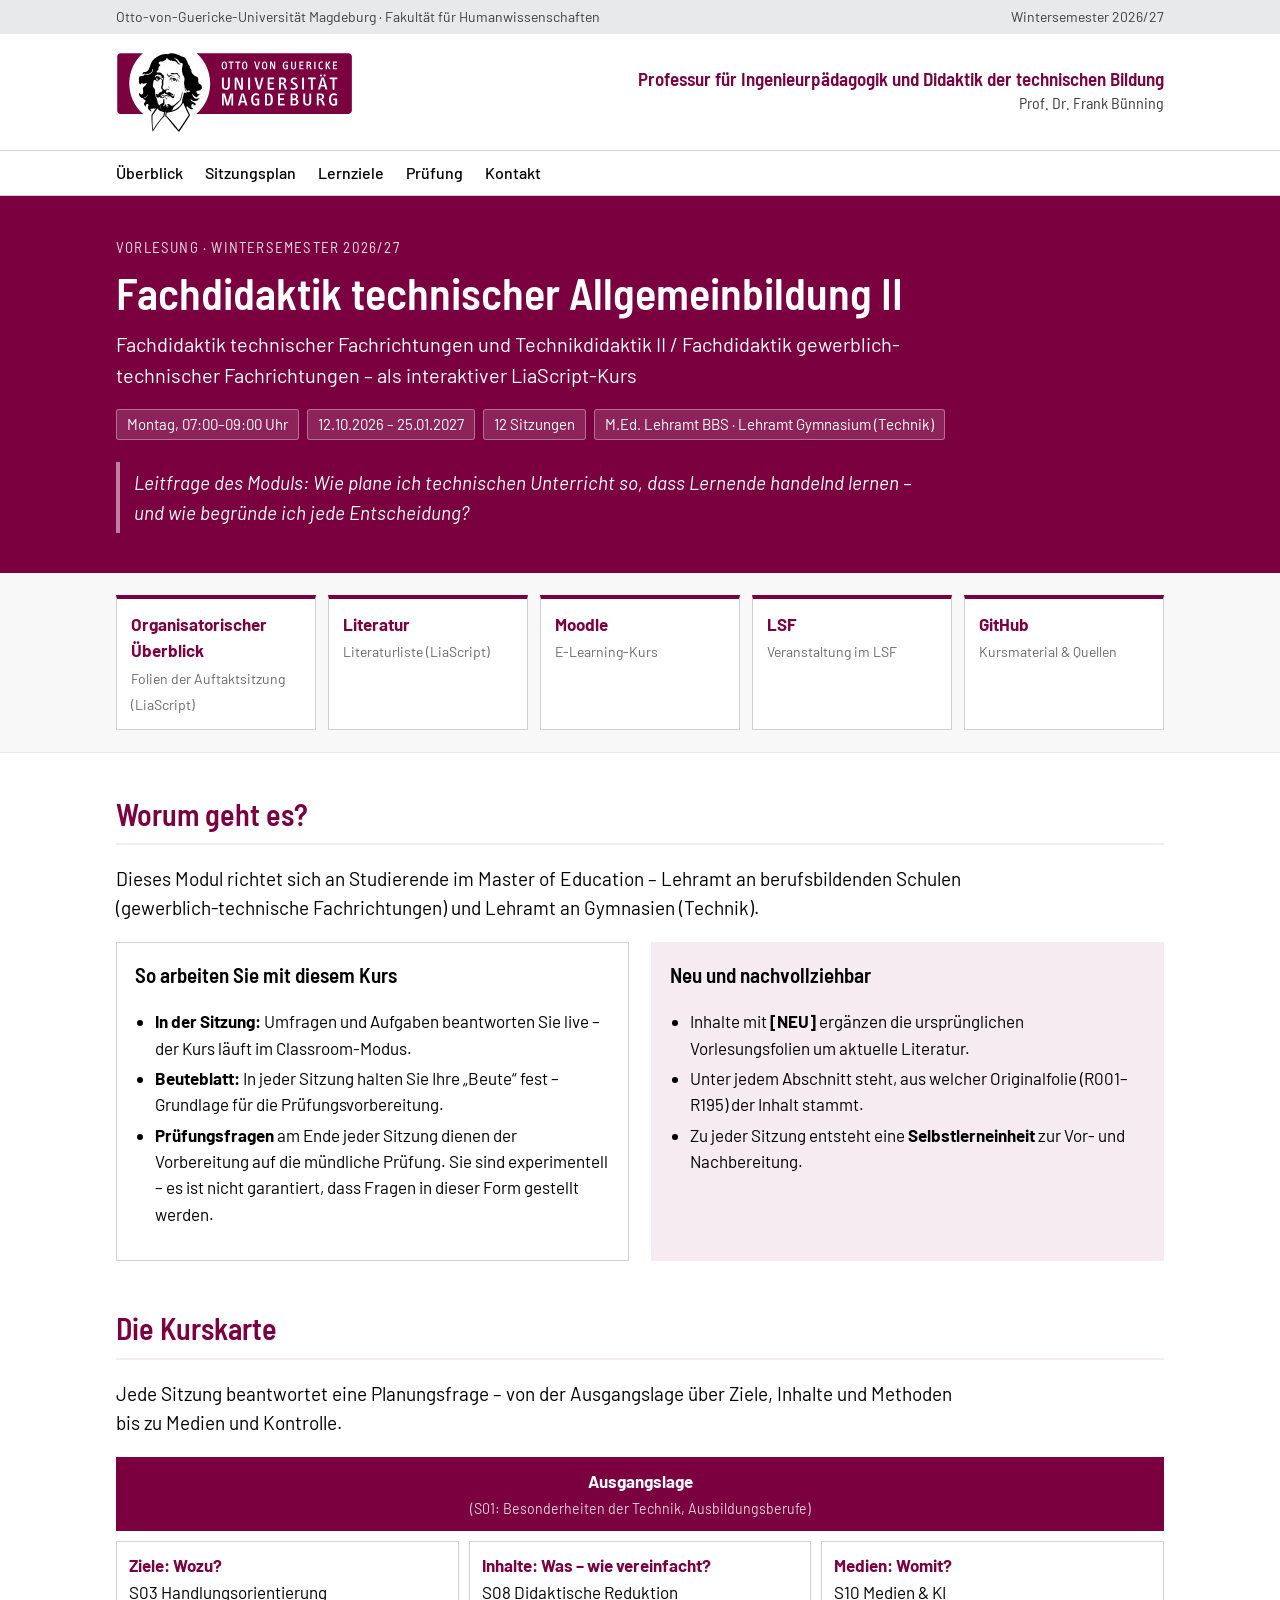
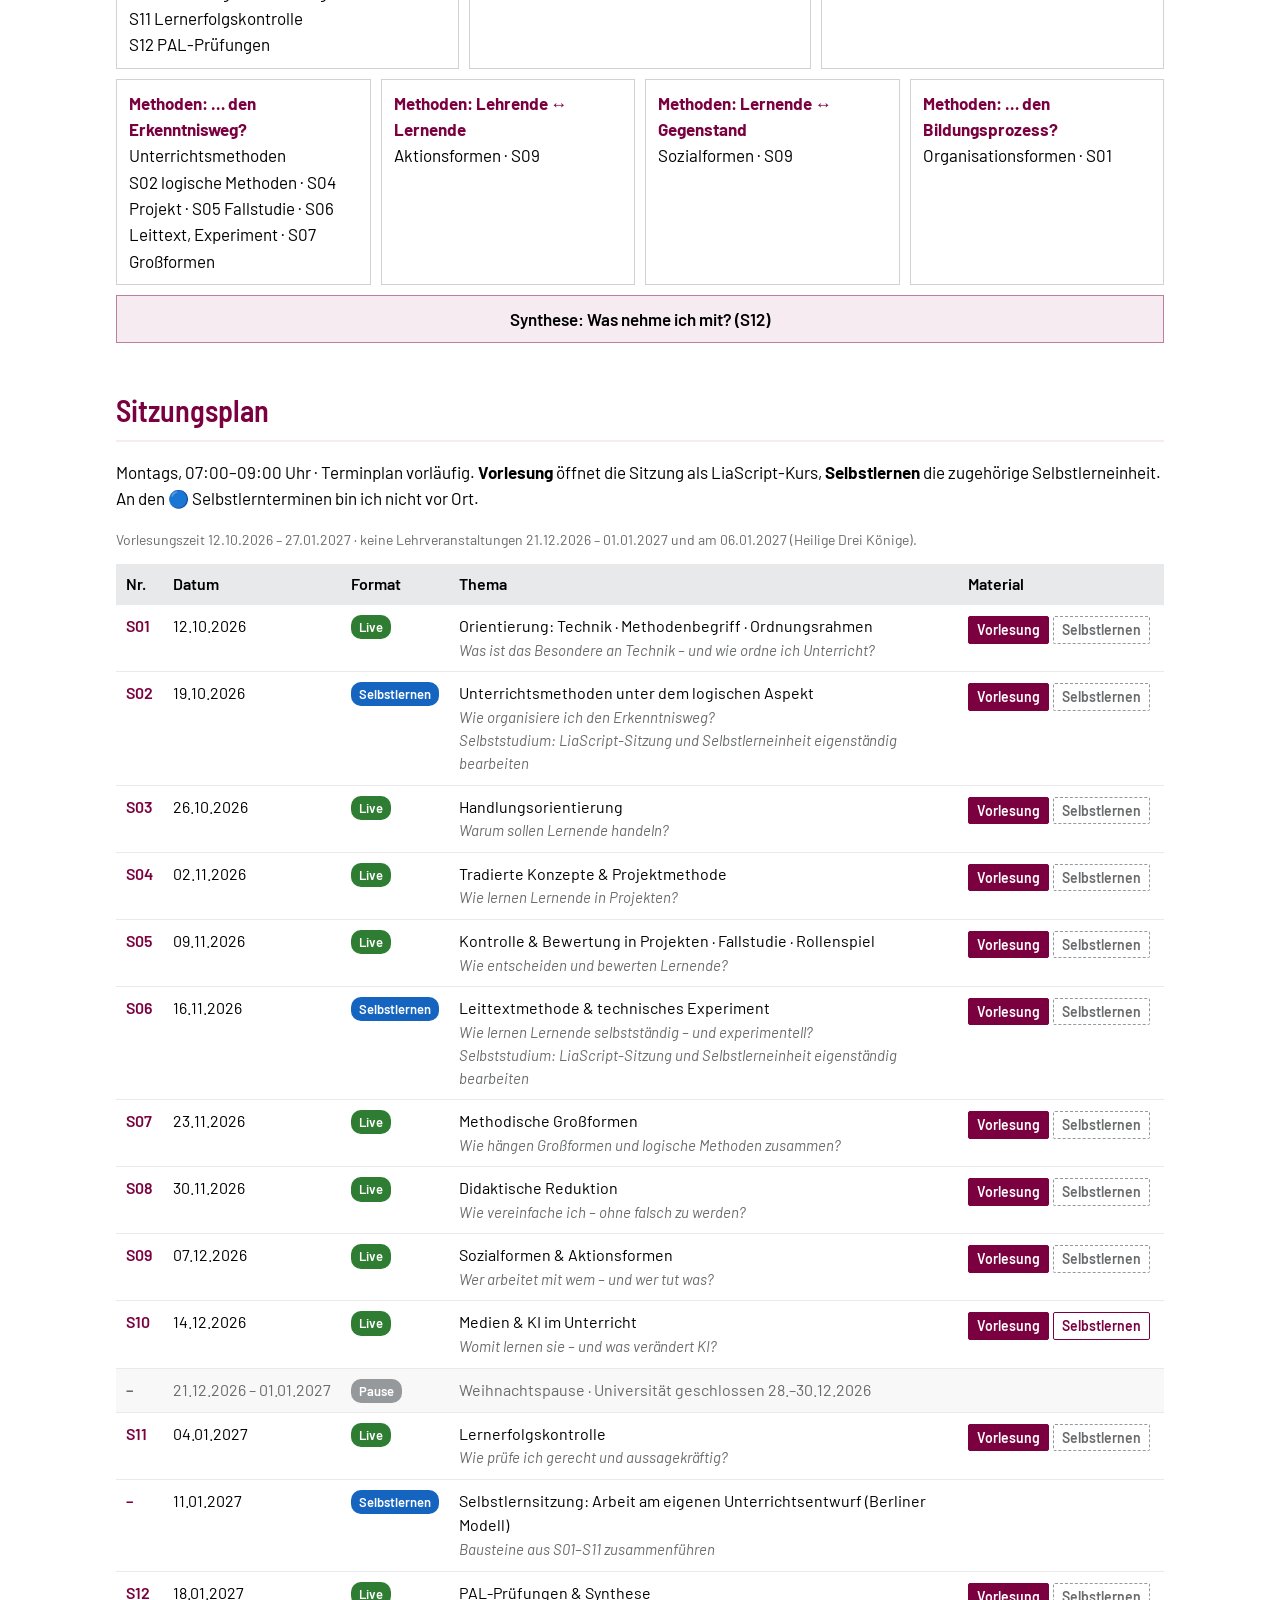
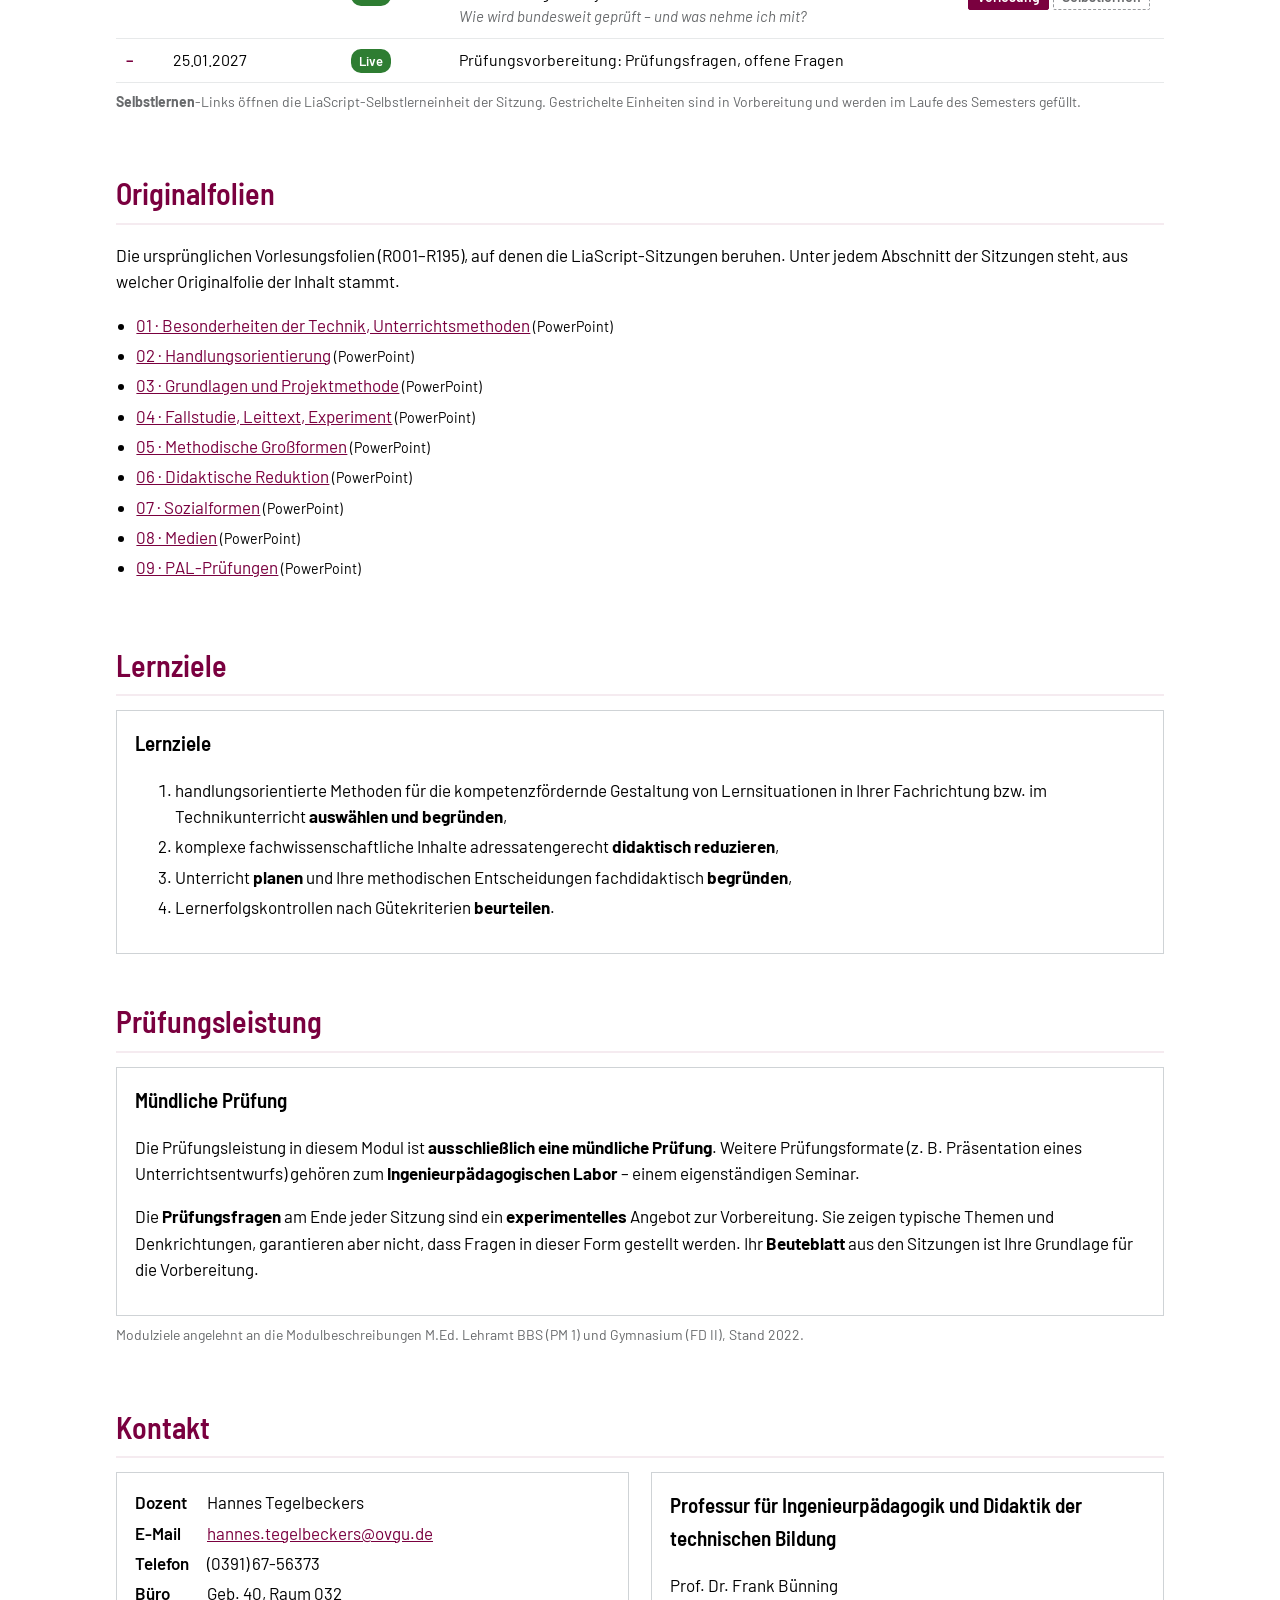
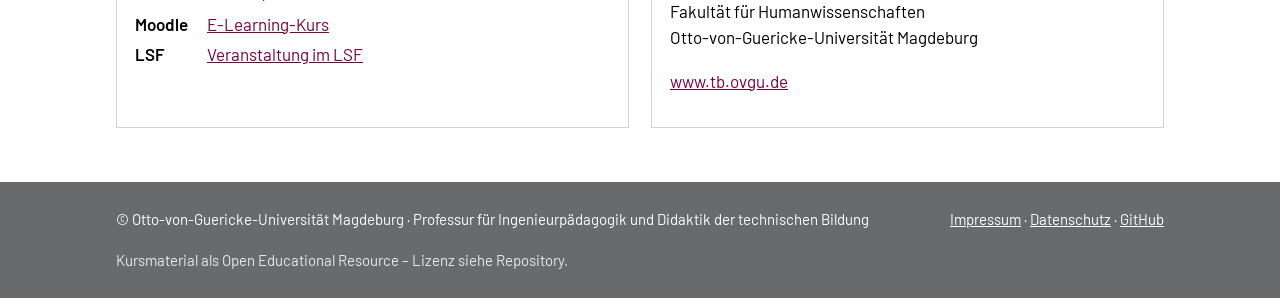
==== index.html @ 1740d0c7 "S10 Medien & KI, oral exam only, Berlin model as theory - S10 renamed to S10_Medien_KI.md: media fro" ====
<!doctype html>
<html lang="de">
<head>
<meta charset="utf-8">
<meta name="viewport" content="width=device-width, initial-scale=1">
<title>Fachdidaktik technischer Allgemeinbildung II · OVGU</title>
<meta name="description" content="Kurswebseite: Fachdidaktik technischer Allgemeinbildung II / Fachdidaktik gewerblich-technischer Fachrichtungen, OVGU Magdeburg">
<link rel="icon" href="assets/ovgu_logo.svg" type="image/svg+xml">
<link rel="preconnect" href="https://fonts.googleapis.com">
<link rel="preconnect" href="https://fonts.gstatic.com" crossorigin>
<link href="https://fonts.googleapis.com/css2?family=Barlow:wght@400;500;600&family=Barlow+Semi+Condensed:wght@500;600&display=swap" rel="stylesheet">
<link rel="stylesheet" href="assets/style.css">
</head>
<body>
<div class="topbar"><div class="wrap">
  <span><a href="https://www.ovgu.de" target="_blank" rel="noopener">Otto-von-Guericke-Universität Magdeburg</a> · Fakultät für Humanwissenschaften</span>
  <span>Wintersemester 2026/27</span>
</div></div>
<header class="site"><div class="wrap">
  <a class="logo" href="https://www.ovgu.de" target="_blank" rel="noopener"><img src="assets/ovgu_logo.svg" alt="Logo der Otto-von-Guericke-Universität Magdeburg"></a>
  <a class="chair" href="https://www.tb.ovgu.de" target="_blank" rel="noopener">
    <div class="name">Professur für Ingenieurpädagogik und Didaktik der technischen Bildung</div>
    <div class="prof">Prof. Dr. Frank Bünning</div>
  </a>
</div></header>
<nav class="main" aria-label="Seitennavigation"><div class="wrap"><a href="#ueberblick">Überblick</a><a href="#sitzungen">Sitzungsplan</a><a href="#ziele">Lernziele</a><a href="#pruefung">Prüfung</a><a href="#kontakt">Kontakt</a></div></nav>

<div class="hero"><div class="wrap">
  <div class="kicker">Vorlesung · Wintersemester 2026/27</div>
  <h1>Fachdidaktik technischer Allgemeinbildung II</h1>
  <p class="sub">Fachdidaktik technischer Fachrichtungen und Technikdidaktik II / Fachdidaktik gewerblich-technischer Fachrichtungen – als interaktiver LiaScript-Kurs</p>
  <div class="chips"><span class="chip">Montag, 07:00–09:00 Uhr</span><span class="chip">12.10.2026 – 25.01.2027</span><span class="chip">12 Sitzungen</span><span class="chip">M.Ed. Lehramt BBS · Lehramt Gymnasium (Technik)</span></div>
  <div class="leitfrage">Leitfrage des Moduls: Wie plane ich technischen Unterricht so, dass Lernende handelnd lernen – und wie begründe ich jede Entscheidung?</div>
</div></div>

<div class="quick"><div class="wrap"><a class="qbtn" href="https://liascript.github.io/course/?https://raw.githubusercontent.com/OVGU-VET-TechEd/Fachdidaktik_technischer_Allgemeinbildung_II/main/00_Kursueberblick.md" target="_blank" rel="noopener"><strong>Organisatorischer Überblick</strong><span>Folien der Auftaktsitzung (LiaScript)</span></a><a class="qbtn" href="https://liascript.github.io/course/?https://raw.githubusercontent.com/OVGU-VET-TechEd/Fachdidaktik_technischer_Allgemeinbildung_II/main/00_Literatur.md" target="_blank" rel="noopener"><strong>Literatur</strong><span>Literaturliste (LiaScript)</span></a><a class="qbtn" href="https://elearning.ovgu.de/course/view.php?id=22041" target="_blank" rel="noopener"><strong>Moodle</strong><span>E-Learning-Kurs</span></a><a class="qbtn" href="https://lsf.ovgu.de/qislsf/rds?state=verpublish&status=init&vmfile=no&moduleCall=webInfo&publishConfFile=webInfo&publishSubDir=veranstaltung&veranstaltung.veranstid=237698" target="_blank" rel="noopener"><strong>LSF</strong><span>Veranstaltung im LSF</span></a><a class="qbtn" href="https://github.com/OVGU-VET-TechEd/Fachdidaktik_technischer_Allgemeinbildung_II" target="_blank" rel="noopener"><strong>GitHub</strong><span>Kursmaterial & Quellen</span></a></div></div>

<main class="wrap">
<section id="ueberblick">
  <h2>Worum geht es?</h2>
  <p class="lead">Dieses Modul richtet sich an Studierende im Master of Education – Lehramt an berufsbildenden Schulen (gewerblich-technische Fachrichtungen) und Lehramt an Gymnasien (Technik).</p>
<div class="grid2">
  <div class="card"><h3>So arbeiten Sie mit diesem Kurs</h3><ul class="check">
    <li><b>In der Sitzung:</b> Umfragen und Aufgaben beantworten Sie live – der Kurs läuft im Classroom-Modus.</li>
    <li><b>Beuteblatt:</b> In jeder Sitzung halten Sie Ihre „Beute“ fest – Grundlage für die Prüfungsvorbereitung.</li>
    <li><b>Prüfungsfragen</b> am Ende jeder Sitzung dienen der Vorbereitung auf die mündliche Prüfung. Sie sind experimentell – es ist nicht garantiert, dass Fragen in dieser Form gestellt werden.</li>
  </ul></div>
  <div class="card tint"><h3>Neu und nachvollziehbar</h3><ul class="check">
    <li>Inhalte mit <b>[NEU]</b> ergänzen die ursprünglichen Vorlesungsfolien um aktuelle Literatur.</li>
    <li>Unter jedem Abschnitt steht, aus welcher Originalfolie (R001–R195) der Inhalt stammt.</li>
    <li>Zu jeder Sitzung entsteht eine <b>Selbstlerneinheit</b> zur Vor- und Nachbereitung.</li>
  </ul></div>
</div>
</section>

<section id="kurskarte">
  <h2>Die Kurskarte</h2>
  <p class="lead">Jede Sitzung beantwortet eine Planungsfrage – von der Ausgangslage über Ziele, Inhalte und Methoden bis zu Medien und Kontrolle.</p>
  <div class="map">
    <div class="row"><div class="box head"><b>Ausgangslage</b><small style="color:#fff;opacity:.8">(S01: Besonderheiten der Technik, Ausbildungsberufe)</small></div></div>
    <div class="row">
      <div class="box"><b>Ziele: Wozu?</b>S03 Handlungsorientierung<br>S11 Lernerfolgskontrolle<br>S12 PAL-Prüfungen</div>
      <div class="box"><b>Inhalte: Was – wie vereinfacht?</b>S08 Didaktische Reduktion</div>
      <div class="box"><b>Medien: Womit?</b>S10 Medien & KI</div>
    </div>
    <div class="row">
      <div class="box"><b>Methoden: … den Erkenntnisweg?</b>Unterrichtsmethoden<br>S02 logische Methoden · S04 Projekt · S05 Fallstudie · S06 Leittext, Experiment · S07 Großformen</div>
      <div class="box"><b>Methoden: Lehrende ↔ Lernende</b>Aktionsformen · S09</div>
      <div class="box"><b>Methoden: Lernende ↔ Gegenstand</b>Sozialformen · S09</div>
      <div class="box"><b>Methoden: … den Bildungsprozess?</b>Organisationsformen · S01</div>
    </div>
    <div class="row"><div class="box synth">Synthese: Was nehme ich mit? (S12)</div></div>
  </div>
</section>
<section id="sitzungen">
  <h2>Sitzungsplan</h2>
  <p>Montags, 07:00–09:00 Uhr · Terminplan vorläufig. <b>Vorlesung</b> öffnet die Sitzung als LiaScript-Kurs, <b>Selbstlernen</b> die zugehörige Selbstlerneinheit. An den 🔵 Selbstlernterminen bin ich nicht vor Ort.</p><p class="legend">Vorlesungszeit 12.10.2026 – 27.01.2027 · keine Lehrveranstaltungen 21.12.2026 – 01.01.2027 und am 06.01.2027 (Heilige Drei Könige).</p>
  <div class="table-scroll"><table>
    <thead><tr><th>Nr.</th><th>Datum</th><th>Format</th><th>Thema</th><th>Material</th></tr></thead>
    <tbody><tr><td class="no">S01</td><td class="date">12.10.2026</td><td><span class="badge live">Live</span></td><td>Orientierung: Technik · Methodenbegriff · Ordnungsrahmen<span class="q">Was ist das Besondere an Technik – und wie ordne ich Unterricht?</span></td><td class="links"><a class="lia solid" href="https://liascript.github.io/course/?https://raw.githubusercontent.com/OVGU-VET-TechEd/Fachdidaktik_technischer_Allgemeinbildung_II/main/S01_Orientierung.md" target="_blank" rel="noopener">Vorlesung</a><a class="lia soon" href="https://liascript.github.io/course/?https://raw.githubusercontent.com/OVGU-VET-TechEd/Fachdidaktik_technischer_Allgemeinbildung_II/main/Selflearn/S01_Orientierung.md" target="_blank" rel="noopener" title="in Vorbereitung">Selbstlernen</a></td></tr><tr><td class="no">S02</td><td class="date">19.10.2026</td><td><span class="badge self">Selbstlernen</span></td><td>Unterrichtsmethoden unter dem logischen Aspekt<span class="q">Wie organisiere ich den Erkenntnisweg?</span><span class="q">Selbststudium: LiaScript-Sitzung und Selbstlerneinheit eigenständig bearbeiten</span></td><td class="links"><a class="lia solid" href="https://liascript.github.io/course/?https://raw.githubusercontent.com/OVGU-VET-TechEd/Fachdidaktik_technischer_Allgemeinbildung_II/main/S02_Logische_Methoden.md" target="_blank" rel="noopener">Vorlesung</a><a class="lia soon" href="https://liascript.github.io/course/?https://raw.githubusercontent.com/OVGU-VET-TechEd/Fachdidaktik_technischer_Allgemeinbildung_II/main/Selflearn/S02_Logische_Methoden.md" target="_blank" rel="noopener" title="in Vorbereitung">Selbstlernen</a></td></tr><tr><td class="no">S03</td><td class="date">26.10.2026</td><td><span class="badge live">Live</span></td><td>Handlungsorientierung<span class="q">Warum sollen Lernende handeln?</span></td><td class="links"><a class="lia solid" href="https://liascript.github.io/course/?https://raw.githubusercontent.com/OVGU-VET-TechEd/Fachdidaktik_technischer_Allgemeinbildung_II/main/S03_Handlungsorientierung.md" target="_blank" rel="noopener">Vorlesung</a><a class="lia soon" href="https://liascript.github.io/course/?https://raw.githubusercontent.com/OVGU-VET-TechEd/Fachdidaktik_technischer_Allgemeinbildung_II/main/Selflearn/S03_Handlungsorientierung.md" target="_blank" rel="noopener" title="in Vorbereitung">Selbstlernen</a></td></tr><tr><td class="no">S04</td><td class="date">02.11.2026</td><td><span class="badge live">Live</span></td><td>Tradierte Konzepte & Projektmethode<span class="q">Wie lernen Lernende in Projekten?</span></td><td class="links"><a class="lia solid" href="https://liascript.github.io/course/?https://raw.githubusercontent.com/OVGU-VET-TechEd/Fachdidaktik_technischer_Allgemeinbildung_II/main/S04_Projektmethode.md" target="_blank" rel="noopener">Vorlesung</a><a class="lia soon" href="https://liascript.github.io/course/?https://raw.githubusercontent.com/OVGU-VET-TechEd/Fachdidaktik_technischer_Allgemeinbildung_II/main/Selflearn/S04_Projektmethode.md" target="_blank" rel="noopener" title="in Vorbereitung">Selbstlernen</a></td></tr><tr><td class="no">S05</td><td class="date">09.11.2026</td><td><span class="badge live">Live</span></td><td>Kontrolle & Bewertung in Projekten · Fallstudie · Rollenspiel<span class="q">Wie entscheiden und bewerten Lernende?</span></td><td class="links"><a class="lia solid" href="https://liascript.github.io/course/?https://raw.githubusercontent.com/OVGU-VET-TechEd/Fachdidaktik_technischer_Allgemeinbildung_II/main/S05_Bewertung_Fallstudie_Rollenspiel.md" target="_blank" rel="noopener">Vorlesung</a><a class="lia soon" href="https://liascript.github.io/course/?https://raw.githubusercontent.com/OVGU-VET-TechEd/Fachdidaktik_technischer_Allgemeinbildung_II/main/Selflearn/S05_Bewertung_Fallstudie_Rollenspiel.md" target="_blank" rel="noopener" title="in Vorbereitung">Selbstlernen</a></td></tr><tr><td class="no">S06</td><td class="date">16.11.2026</td><td><span class="badge self">Selbstlernen</span></td><td>Leittextmethode & technisches Experiment<span class="q">Wie lernen Lernende selbstständig – und experimentell?</span><span class="q">Selbststudium: LiaScript-Sitzung und Selbstlerneinheit eigenständig bearbeiten</span></td><td class="links"><a class="lia solid" href="https://liascript.github.io/course/?https://raw.githubusercontent.com/OVGU-VET-TechEd/Fachdidaktik_technischer_Allgemeinbildung_II/main/S06_Leittext_Experiment.md" target="_blank" rel="noopener">Vorlesung</a><a class="lia soon" href="https://liascript.github.io/course/?https://raw.githubusercontent.com/OVGU-VET-TechEd/Fachdidaktik_technischer_Allgemeinbildung_II/main/Selflearn/S06_Leittext_Experiment.md" target="_blank" rel="noopener" title="in Vorbereitung">Selbstlernen</a></td></tr><tr><td class="no">S07</td><td class="date">23.11.2026</td><td><span class="badge live">Live</span></td><td>Methodische Großformen<span class="q">Wie hängen Großformen und logische Methoden zusammen?</span></td><td class="links"><a class="lia solid" href="https://liascript.github.io/course/?https://raw.githubusercontent.com/OVGU-VET-TechEd/Fachdidaktik_technischer_Allgemeinbildung_II/main/S07_Grossformen.md" target="_blank" rel="noopener">Vorlesung</a><a class="lia soon" href="https://liascript.github.io/course/?https://raw.githubusercontent.com/OVGU-VET-TechEd/Fachdidaktik_technischer_Allgemeinbildung_II/main/Selflearn/S07_Grossformen.md" target="_blank" rel="noopener" title="in Vorbereitung">Selbstlernen</a></td></tr><tr><td class="no">S08</td><td class="date">30.11.2026</td><td><span class="badge live">Live</span></td><td>Didaktische Reduktion<span class="q">Wie vereinfache ich – ohne falsch zu werden?</span></td><td class="links"><a class="lia solid" href="https://liascript.github.io/course/?https://raw.githubusercontent.com/OVGU-VET-TechEd/Fachdidaktik_technischer_Allgemeinbildung_II/main/S08_Didaktische_Reduktion.md" target="_blank" rel="noopener">Vorlesung</a><a class="lia soon" href="https://liascript.github.io/course/?https://raw.githubusercontent.com/OVGU-VET-TechEd/Fachdidaktik_technischer_Allgemeinbildung_II/main/Selflearn/S08_Didaktische_Reduktion.md" target="_blank" rel="noopener" title="in Vorbereitung">Selbstlernen</a></td></tr><tr><td class="no">S09</td><td class="date">07.12.2026</td><td><span class="badge live">Live</span></td><td>Sozialformen & Aktionsformen<span class="q">Wer arbeitet mit wem – und wer tut was?</span></td><td class="links"><a class="lia solid" href="https://liascript.github.io/course/?https://raw.githubusercontent.com/OVGU-VET-TechEd/Fachdidaktik_technischer_Allgemeinbildung_II/main/S09_Sozialformen_Aktionsformen.md" target="_blank" rel="noopener">Vorlesung</a><a class="lia soon" href="https://liascript.github.io/course/?https://raw.githubusercontent.com/OVGU-VET-TechEd/Fachdidaktik_technischer_Allgemeinbildung_II/main/Selflearn/S09_Sozialformen_Aktionsformen.md" target="_blank" rel="noopener" title="in Vorbereitung">Selbstlernen</a></td></tr><tr><td class="no">S10</td><td class="date">14.12.2026</td><td><span class="badge live">Live</span></td><td>Medien & KI im Unterricht<span class="q">Womit lernen sie – und was verändert KI?</span></td><td class="links"><a class="lia solid" href="https://liascript.github.io/course/?https://raw.githubusercontent.com/OVGU-VET-TechEd/Fachdidaktik_technischer_Allgemeinbildung_II/main/S10_Medien_KI.md" target="_blank" rel="noopener">Vorlesung</a><a class="lia" href="https://liascript.github.io/course/?https://raw.githubusercontent.com/OVGU-VET-TechEd/Fachdidaktik_technischer_Allgemeinbildung_II/main/Selflearn/S10_Medien_KI.md" target="_blank" rel="noopener">Selbstlernen</a></td></tr><tr class="pause"><td class="no">–</td><td class="date">21.12.2026 – 01.01.2027</td><td><span class="badge pause">Pause</span></td><td colspan="2">Weihnachtspause · Universität geschlossen 28.–30.12.2026</td></tr><tr><td class="no">S11</td><td class="date">04.01.2027</td><td><span class="badge live">Live</span></td><td>Lernerfolgskontrolle<span class="q">Wie prüfe ich gerecht und aussagekräftig?</span></td><td class="links"><a class="lia solid" href="https://liascript.github.io/course/?https://raw.githubusercontent.com/OVGU-VET-TechEd/Fachdidaktik_technischer_Allgemeinbildung_II/main/S11_Lernerfolgskontrolle.md" target="_blank" rel="noopener">Vorlesung</a><a class="lia soon" href="https://liascript.github.io/course/?https://raw.githubusercontent.com/OVGU-VET-TechEd/Fachdidaktik_technischer_Allgemeinbildung_II/main/Selflearn/S11_Lernerfolgskontrolle.md" target="_blank" rel="noopener" title="in Vorbereitung">Selbstlernen</a></td></tr><tr><td class="no">–</td><td class="date">11.01.2027</td><td><span class="badge self">Selbstlernen</span></td><td>Selbstlernsitzung: Arbeit am eigenen Unterrichtsentwurf (Berliner Modell)<span class="q">Bausteine aus S01–S11 zusammenführen</span></td><td class="links"></td></tr><tr><td class="no">S12</td><td class="date">18.01.2027</td><td><span class="badge live">Live</span></td><td>PAL-Prüfungen & Synthese<span class="q">Wie wird bundesweit geprüft – und was nehme ich mit?</span></td><td class="links"><a class="lia solid" href="https://liascript.github.io/course/?https://raw.githubusercontent.com/OVGU-VET-TechEd/Fachdidaktik_technischer_Allgemeinbildung_II/main/S12_PAL_Synthese.md" target="_blank" rel="noopener">Vorlesung</a><a class="lia soon" href="https://liascript.github.io/course/?https://raw.githubusercontent.com/OVGU-VET-TechEd/Fachdidaktik_technischer_Allgemeinbildung_II/main/Selflearn/S12_PAL_Synthese.md" target="_blank" rel="noopener" title="in Vorbereitung">Selbstlernen</a></td></tr><tr><td class="no">–</td><td class="date">25.01.2027</td><td><span class="badge live">Live</span></td><td>Prüfungsvorbereitung: Prüfungsfragen, offene Fragen</td><td class="links"></td></tr></tbody>
  </table></div>
  <p class="legend"><b>Selbstlernen</b>-Links öffnen die LiaScript-Selbstlerneinheit der Sitzung. Gestrichelte Einheiten sind in Vorbereitung und werden im Laufe des Semesters gefüllt.</p>
  
</section>

<section id="originalfolien">
  <h2>Originalfolien</h2>
  <p>Die ursprünglichen Vorlesungsfolien (R001–R195), auf denen die LiaScript-Sitzungen beruhen. Unter jedem Abschnitt der Sitzungen steht, aus welcher Originalfolie der Inhalt stammt.</p>
  <ul class="check"><li><a href="https://github.com/OVGU-VET-TechEd/Fachdidaktik_technischer_Allgemeinbildung_II/raw/main/Original_PPTX_Sliced/01_Fachdidaktik%20technischer%20Fachrichtungen%20und%20Technikdidaktik%20II.pptx">01 · Besonderheiten der Technik, Unterrichtsmethoden</a> <small>(PowerPoint)</small></li><li><a href="https://github.com/OVGU-VET-TechEd/Fachdidaktik_technischer_Allgemeinbildung_II/raw/main/Original_PPTX_Sliced/02_Handlungsorientierung_Fachdidaktik%20technischer%20Fachrichtungen%20und%20Technikdidaktik%20II%20copy.pptx">02 · Handlungsorientierung</a> <small>(PowerPoint)</small></li><li><a href="https://github.com/OVGU-VET-TechEd/Fachdidaktik_technischer_Allgemeinbildung_II/raw/main/Original_PPTX_Sliced/03_Grundlagen_und_Projektmethode_Fachdidaktik%20technischer%20Fachrichtungen%20und%20Technikdidaktik%20II%20copy%202.pptx">03 · Grundlagen und Projektmethode</a> <small>(PowerPoint)</small></li><li><a href="https://github.com/OVGU-VET-TechEd/Fachdidaktik_technischer_Allgemeinbildung_II/raw/main/Original_PPTX_Sliced/04_Fallstudie_Leittext_Experiment_Fachdidaktik%20technischer%20Fachrichtungen%20und%20Technikdidaktik%20II%20copy.pptx">04 · Fallstudie, Leittext, Experiment</a> <small>(PowerPoint)</small></li><li><a href="https://github.com/OVGU-VET-TechEd/Fachdidaktik_technischer_Allgemeinbildung_II/raw/main/Original_PPTX_Sliced/05_Gro%C3%9Fmethoden_Fachdidaktik%20technischer%20Fachrichtungen%20und%20Technikdidaktik%20II%20copy.pptx">05 · Methodische Großformen</a> <small>(PowerPoint)</small></li><li><a href="https://github.com/OVGU-VET-TechEd/Fachdidaktik_technischer_Allgemeinbildung_II/raw/main/Original_PPTX_Sliced/06_Didaktische_Reduktion_Fachdidaktik%20technischer%20Fachrichtungen%20und%20Technikdidaktik%20II%20copy.pptx">06 · Didaktische Reduktion</a> <small>(PowerPoint)</small></li><li><a href="https://github.com/OVGU-VET-TechEd/Fachdidaktik_technischer_Allgemeinbildung_II/raw/main/Original_PPTX_Sliced/07_Sozialformen_Fachdidaktik%20technischer%20Fachrichtungen%20und%20Technikdidaktik%20II%20copy%205.pptx">07 · Sozialformen</a> <small>(PowerPoint)</small></li><li><a href="https://github.com/OVGU-VET-TechEd/Fachdidaktik_technischer_Allgemeinbildung_II/raw/main/Original_PPTX_Sliced/08_Medien_Fachdidaktik%20technischer%20Fachrichtungen%20und%20Technikdidaktik%20II%20copy%205.pptx">08 · Medien</a> <small>(PowerPoint)</small></li><li><a href="https://github.com/OVGU-VET-TechEd/Fachdidaktik_technischer_Allgemeinbildung_II/raw/main/Original_PPTX_Sliced/09_PAL_Fachdidaktik%20technischer%20Fachrichtungen%20und%20Technikdidaktik%20II%20copy%205.pptx">09 · PAL-Prüfungen</a> <small>(PowerPoint)</small></li></ul>
</section>
<section id="ziele">
  <h2>Lernziele</h2>
  <div class="grid2">
    <div class="card"><h3>Lernziele</h3><ol><li>handlungsorientierte Methoden für die kompetenzfördernde Gestaltung von Lernsituationen in Ihrer Fachrichtung bzw. im Technikunterricht <b>auswählen und begründen</b>,</li><li>komplexe fachwissenschaftliche Inhalte adressatengerecht <b>didaktisch reduzieren</b>,</li><li>Unterricht <b>planen</b> und Ihre methodischen Entscheidungen fachdidaktisch <b>begründen</b>,</li><li>Lernerfolgskontrollen nach Gütekriterien <b>beurteilen</b>.</li></ol></div>
    
  </div>
</section>

<section id="pruefung">
  <h2>Prüfungsleistung</h2>
  <div class="card"><h3>Mündliche Prüfung</h3><p>Die Prüfungsleistung in diesem Modul ist <b>ausschließlich eine mündliche Prüfung</b>. Weitere Prüfungsformate (z.&nbsp;B. Präsentation eines Unterrichtsentwurfs) gehören zum <b>Ingenieurpädagogischen Labor</b> – einem eigenständigen Seminar.</p><p>Die <b>Prüfungsfragen</b> am Ende jeder Sitzung sind ein <b>experimentelles</b> Angebot zur Vorbereitung. Sie zeigen typische Themen und Denkrichtungen, garantieren aber nicht, dass Fragen in dieser Form gestellt werden. Ihr <b>Beuteblatt</b> aus den Sitzungen ist Ihre Grundlage für die Vorbereitung.</p></div>
<p class="legend">Modulziele angelehnt an die Modulbeschreibungen M.Ed. Lehramt BBS (PM 1) und Gymnasium (FD II), Stand 2022.</p>
</section>





<section id="kontakt" class="contact">
  <h2>Kontakt</h2>
  <div class="grid2">
    <div class="card"><dl><dt>Dozent</dt><dd>Hannes Tegelbeckers</dd><dt>E-Mail</dt><dd><a href="mailto:hannes.tegelbeckers@ovgu.de">hannes.tegelbeckers@ovgu.de</a></dd><dt>Telefon</dt><dd>(0391) 67-56373</dd><dt>Büro</dt><dd>Geb. 40, Raum 032</dd><dt>Moodle</dt><dd><a href="https://elearning.ovgu.de/course/view.php?id=22041">E-Learning-Kurs</a></dd><dt>LSF</dt><dd><a href="https://lsf.ovgu.de/qislsf/rds?state=verpublish&status=init&vmfile=no&moduleCall=webInfo&publishConfFile=webInfo&publishSubDir=veranstaltung&veranstaltung.veranstid=237698">Veranstaltung im LSF</a></dd></dl></div>
    <div class="card"><h3>Professur für Ingenieurpädagogik und Didaktik der technischen Bildung</h3><p>Prof. Dr. Frank Bünning<br>Fakultät für Humanwissenschaften<br>Otto-von-Guericke-Universität Magdeburg</p>
      <p><a href="https://www.tb.ovgu.de" target="_blank" rel="noopener">www.tb.ovgu.de</a></p></div>
  </div>
</section>
</main>

<footer class="site"><div class="wrap">
  <span>© Otto-von-Guericke-Universität Magdeburg · Professur für Ingenieurpädagogik und Didaktik der technischen Bildung</span>
  <span><a href="https://www.ovgu.de/impressum" target="_blank" rel="noopener">Impressum</a> · <a href="https://www.ovgu.de/datenschutz" target="_blank" rel="noopener">Datenschutz</a> · <a href="https://github.com/OVGU-VET-TechEd/Fachdidaktik_technischer_Allgemeinbildung_II" target="_blank" rel="noopener">GitHub</a></span>
  <span style="flex-basis:100%;opacity:.85">Kursmaterial als Open Educational Resource – Lizenz siehe Repository.</span>
</div></footer>
</body>
</html>
---- assets/style.css ----
/* OVGU-inspired course site – colours from www.ovgu.de corporate theme */
:root {
  --main: #7a003f;          /* OVGU Weinrot */
  --main-dark: #5c002f;
  --second: #bc7f9f;
  --third: #f5ebf0;
  --grey-1: #3e3f40;
  --grey-2: #686a6c;
  --grey-3: #96999c;
  --grey-4: #cfd3d6;
  --grey-5: #e7e9ea;
  --grey-6: #f8f8f8;
  --live: #2e7d32;
  --self: #1565c0;
  --excursion: #e65100;
  --pause: #96999c;
  --content-width: 1080px;
}

* { box-sizing: border-box; }
html { scroll-behavior: smooth; }
body {
  margin: 0;
  overflow-wrap: anywhere;
  font-family: "Barlow", "Helvetica Neue", Arial, sans-serif;
  font-size: 17px;
  line-height: 1.55;
  color: #000;
  background: #fff;
}
a { color: var(--main); }
a:hover { color: var(--main-dark); }
.wrap { max-width: var(--content-width); margin: 0 auto; padding: 0 16px; }

/* top bar + header */
.topbar { background: var(--grey-5); font-size: 14px; color: var(--grey-1); }
.topbar .wrap { display: flex; justify-content: space-between; gap: 12px; flex-wrap: wrap; padding-top: 6px; padding-bottom: 6px; }
.topbar a { color: var(--grey-1); text-decoration: none; }
.topbar a:hover { color: var(--main); }
header.site { border-bottom: 1px solid var(--grey-4); }
header.site .wrap { display: flex; align-items: center; justify-content: space-between; gap: 24px; padding-top: 18px; padding-bottom: 18px; flex-wrap: wrap; }
header.site .logo img { height: 80px; width: auto; display: block; }
header.site .chair { text-align: right; font-family: "Barlow Semi Condensed", "Barlow", sans-serif; }
header.site .chair .name { font-size: 19px; font-weight: 600; color: var(--main); line-height: 1.2; }
header.site .chair .prof { font-size: 16px; color: var(--grey-1); }
header.site a.chair { text-decoration: none; display: block; }
header.site a.chair:hover .name { text-decoration: underline; }

nav.main { background: #fff; border-bottom: 1px solid var(--grey-4); position: sticky; top: 0; z-index: 10; }
nav.main .wrap { display: flex; gap: 4px 22px; flex-wrap: wrap; padding-top: 10px; padding-bottom: 10px; }
nav.main a { color: #000; text-decoration: none; font-weight: 500; font-size: 16px; }
nav.main a:hover { color: var(--grey-3); }

/* hero */
.hero { background: var(--main); color: #fff; }
.hero .wrap { padding-top: 40px; padding-bottom: 40px; }
.hero .kicker { font-family: "Barlow Semi Condensed", sans-serif; text-transform: uppercase; letter-spacing: .08em; font-size: 15px; opacity: .85; }
.hero h1 { font-family: "Barlow Semi Condensed", sans-serif; font-weight: 600; font-size: clamp(28px, 4.5vw, 44px); line-height: 1.12; margin: 8px 0 12px; }
.hero .sub { font-size: 20px; margin: 0 0 18px; max-width: 820px; }
.chips { display: flex; flex-wrap: wrap; gap: 8px; }
.chip { background: rgba(255,255,255,.14); border: 1px solid rgba(255,255,255,.35); border-radius: 3px; padding: 3px 10px; font-size: 15px; }
.leitfrage { margin-top: 22px; border-left: 4px solid var(--second); padding: 6px 0 6px 14px; font-size: 19px; font-style: italic; max-width: 820px; }

/* quick links */
.quick { background: var(--grey-6); border-bottom: 1px solid var(--grey-5); }
.quick .wrap { display: grid; grid-template-columns: repeat(auto-fit, minmax(min(200px, 100%), 1fr)); gap: 12px; padding-top: 22px; padding-bottom: 22px; }
.qbtn { display: block; background: #fff; border: 1px solid var(--grey-4); border-top: 4px solid var(--main); padding: 12px 14px; text-decoration: none; color: #000; transition: border-color .3s, box-shadow .3s; }
.qbtn:hover { border-color: var(--main); box-shadow: 0 2px 8px rgba(122,0,63,.15); color: #000; }
.qbtn strong { display: block; color: var(--main); font-size: 17px; }
.qbtn span { font-size: 14px; color: var(--grey-2); }

/* sections */
main section { padding: 38px 0 6px; }
main h2 { font-family: "Barlow Semi Condensed", sans-serif; font-weight: 600; color: var(--main); font-size: 30px; margin: 0 0 14px; border-bottom: 2px solid var(--third); padding-bottom: 6px; }
main h3 { font-family: "Barlow Semi Condensed", sans-serif; font-weight: 600; font-size: 21px; margin: 22px 0 8px; }
.lead { font-size: 19px; max-width: 860px; }
.grid2 { display: grid; grid-template-columns: repeat(auto-fit, minmax(min(300px, 100%), 1fr)); gap: 22px; }
.grid3 { display: grid; grid-template-columns: repeat(auto-fit, minmax(min(240px, 100%), 1fr)); gap: 16px; }
.card { border: 1px solid var(--grey-4); background: #fff; padding: 16px 18px; }
.card.tint { background: var(--third); border-color: var(--third); }
.card h3 { margin-top: 0; }
.card .sessions { color: var(--grey-2); font-size: 15px; }

/* tables */
.table-scroll { overflow-x: auto; }
table { width: 100%; border-collapse: collapse; font-size: 16px; }
th { text-align: left; background: var(--grey-5); font-weight: 600; padding: 8px 10px; white-space: nowrap; }
td { padding: 9px 10px; border-bottom: 1px solid var(--grey-5); vertical-align: top; }
tr.pause td { color: var(--grey-2); background: var(--grey-6); }
td.no { font-weight: 600; color: var(--main); white-space: nowrap; }
td.date { white-space: nowrap; }
td .q { display: block; color: var(--grey-2); font-size: 15px; font-style: italic; }
td.links { white-space: nowrap; }
.badge { display: inline-block; font-size: 13px; font-weight: 600; padding: 2px 8px; border-radius: 10px; color: #fff; white-space: nowrap; }
.badge.live { background: var(--live); }
.badge.self { background: var(--self); }
.badge.excursion { background: var(--excursion); }
.badge.pause { background: var(--pause); }
.lia { display: inline-block; text-decoration: none; font-size: 14px; font-weight: 600; border: 1px solid var(--main); padding: 2px 8px; margin: 2px 4px 2px 0; border-radius: 2px; }
.lia:hover { background: var(--main); color: #fff; }
.lia.solid { background: var(--main); color: #fff; }
.lia.solid:hover { background: var(--main-dark); }
.lia.soon { border-style: dashed; color: var(--grey-2); border-color: var(--grey-3); }
.lia.soon:hover { background: var(--grey-5); color: #000; }
.legend { font-size: 14px; color: var(--grey-2); margin-top: 8px; }

ul.check { padding-left: 1.2em; }
ul.check li { margin: 4px 0; }
ol li { margin: 4px 0; }
.note { background: var(--grey-6); border-left: 4px solid var(--main); padding: 10px 14px; margin: 14px 0; }
code { background: var(--grey-5); padding: 1px 5px; font-size: 15px; }

.contact dl { display: grid; grid-template-columns: max-content 1fr; gap: 4px 18px; margin: 0; }
.contact dt { font-weight: 600; }
.contact dd { margin: 0; }

/* Berliner Modell map */
.map { display: grid; gap: 10px; }
.map .row { display: grid; grid-template-columns: repeat(auto-fit, minmax(min(200px, 100%), 1fr)); gap: 10px; }
.map .box { border: 1px solid var(--grey-4); padding: 10px 12px; background: #fff; }
.map .box.head { background: var(--main); color: #fff; border-color: var(--main); text-align: center; }
.map .box.synth { background: var(--third); border-color: var(--second); text-align: center; font-weight: 600; }
.map .box b { color: var(--main); display: block; }
.map .box.head b { color: #fff; }
.map .box small { color: var(--grey-2); }

footer.site { margin-top: 48px; background: var(--grey-2); color: #fff; font-size: 15px; }
footer.site .wrap { padding-top: 26px; padding-bottom: 26px; display: flex; justify-content: space-between; gap: 18px; flex-wrap: wrap; }
footer.site a { color: #fff; }

@media (max-width: 640px) {
  header.site .logo img { height: 60px; }
  header.site .chair { text-align: left; }
  body { font-size: 16px; }
}
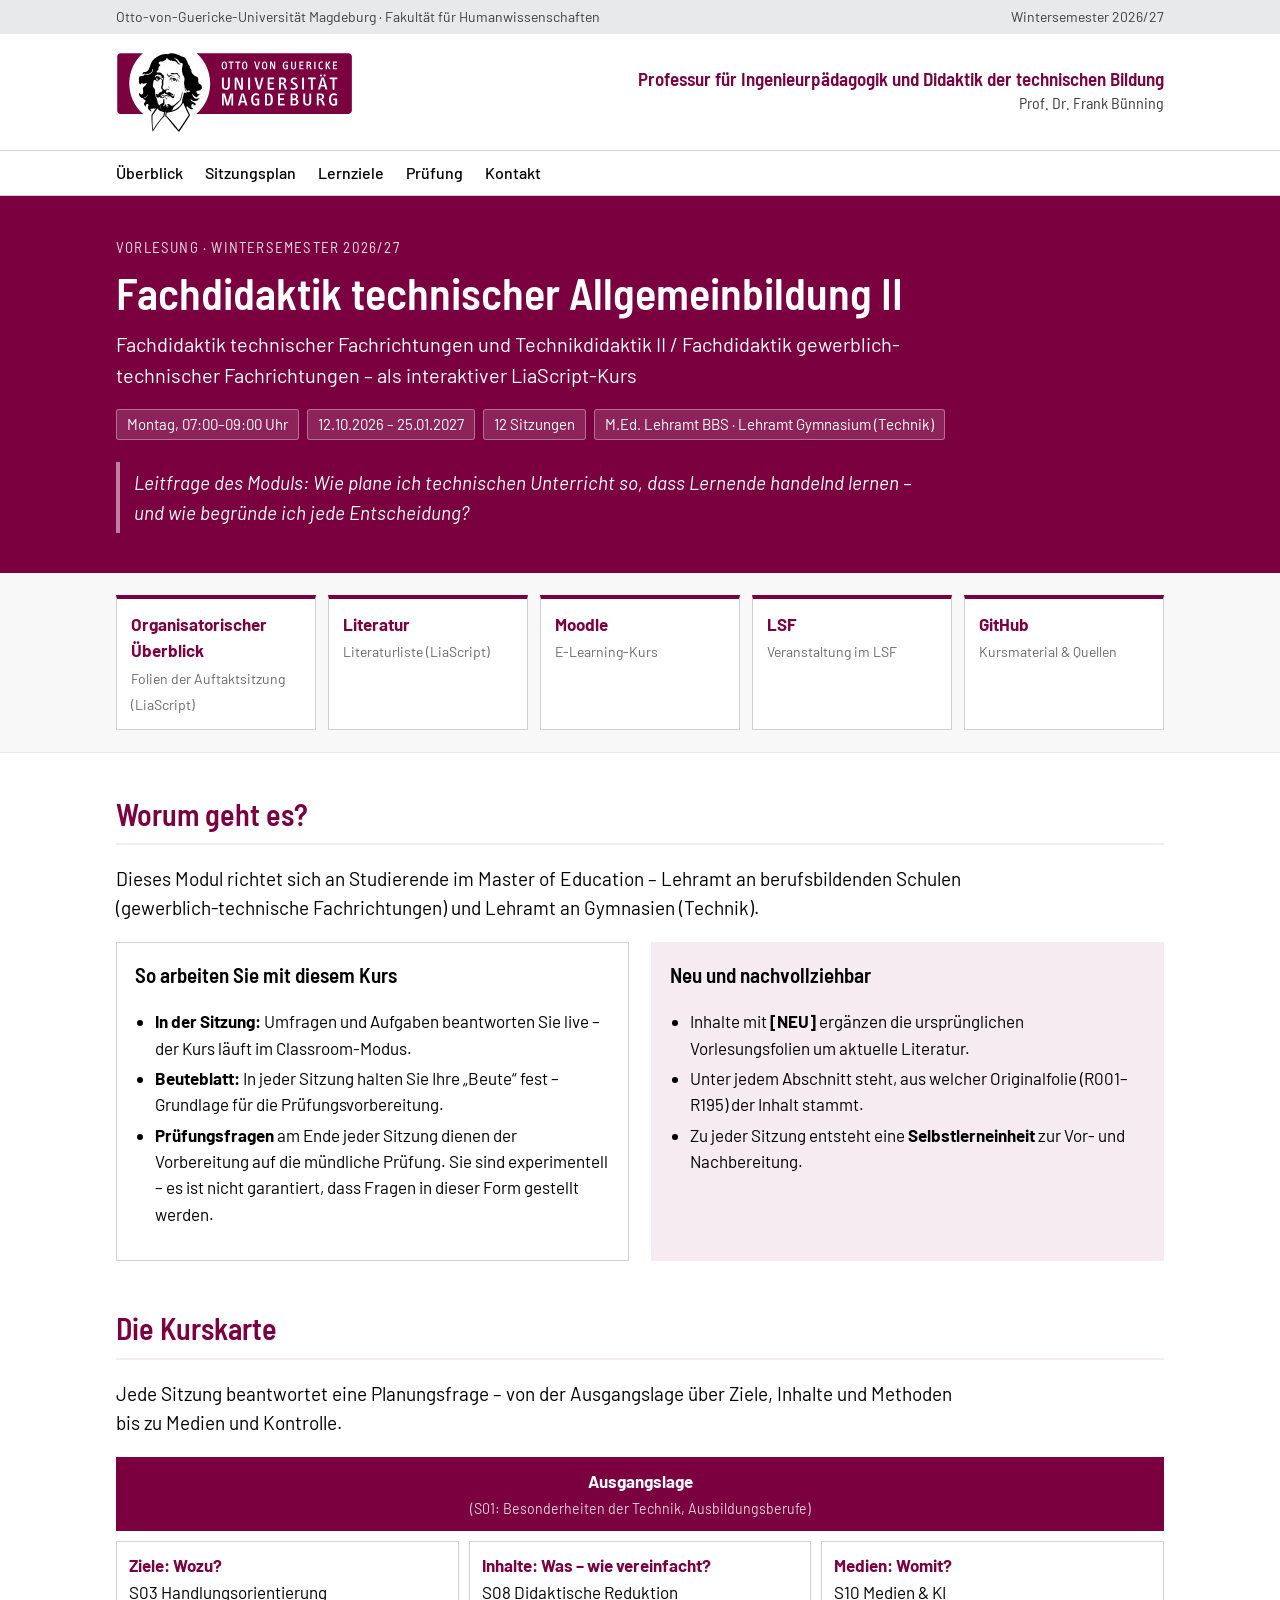
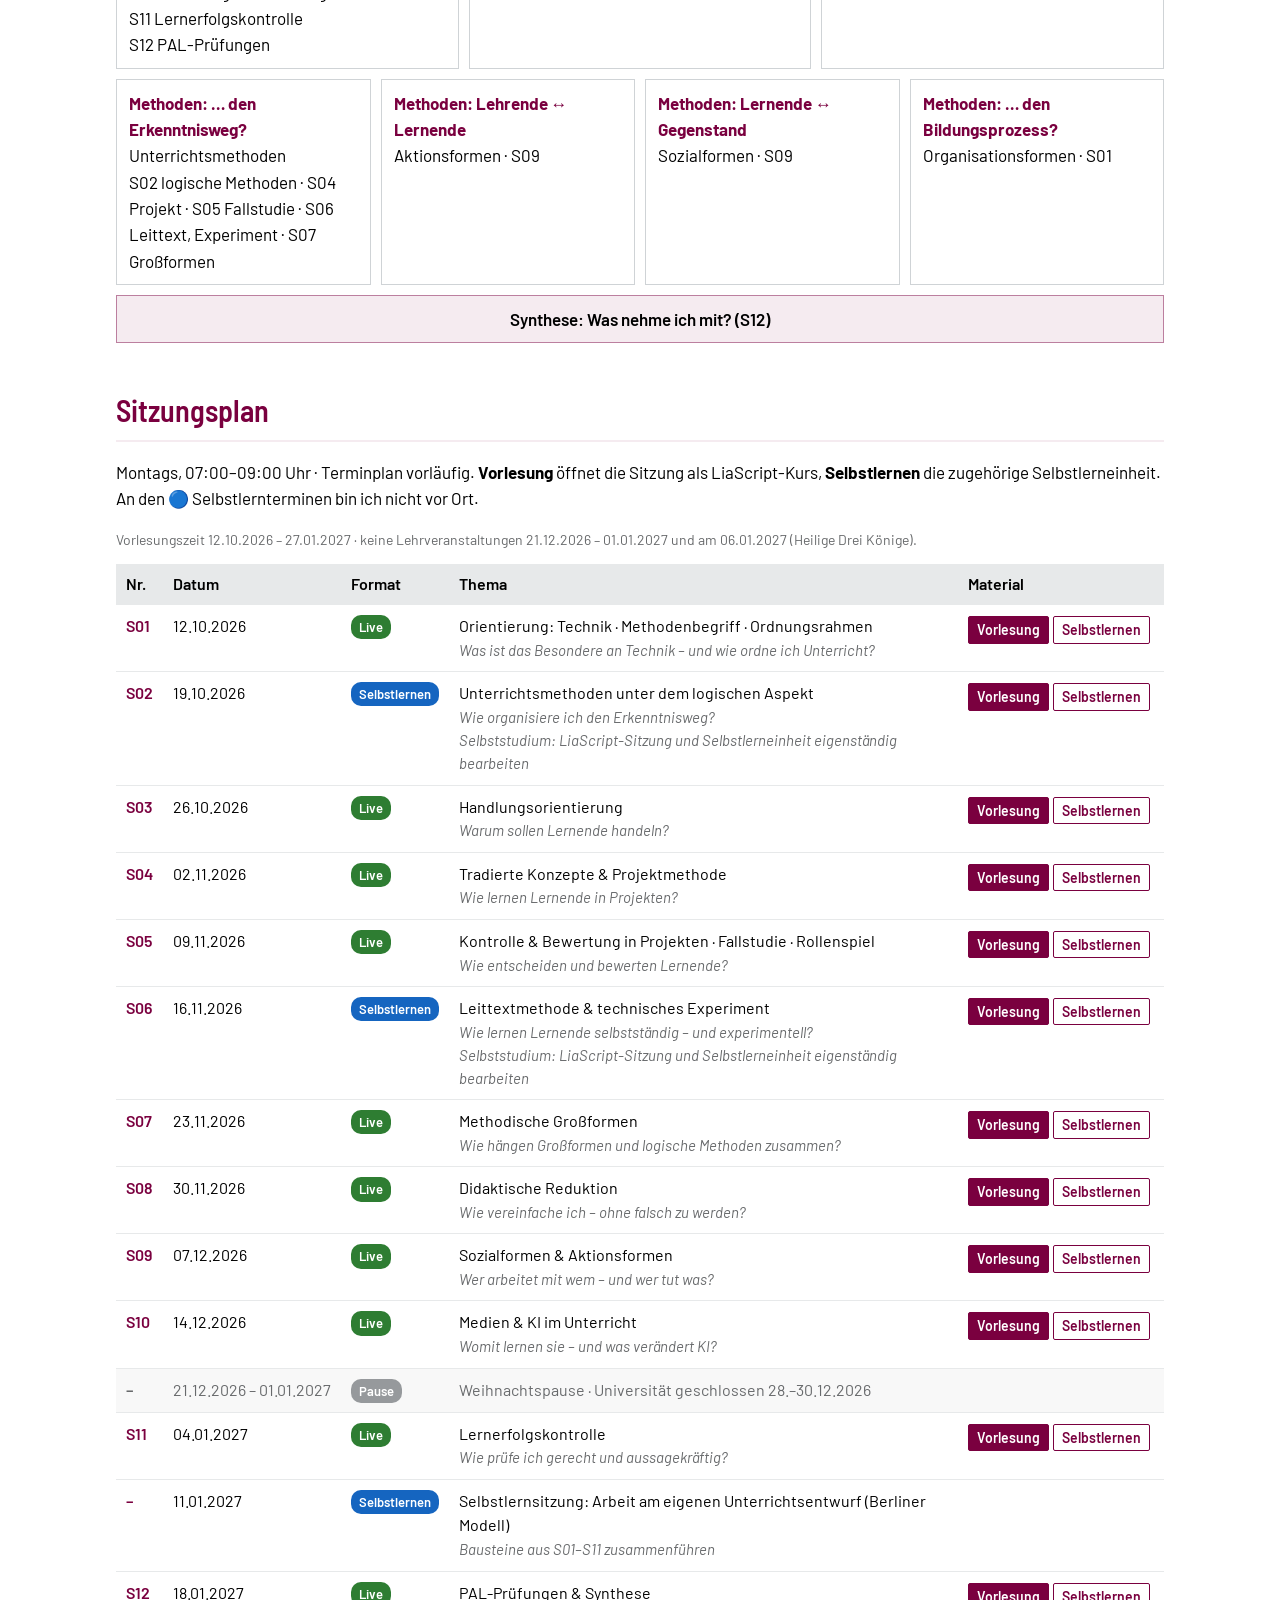
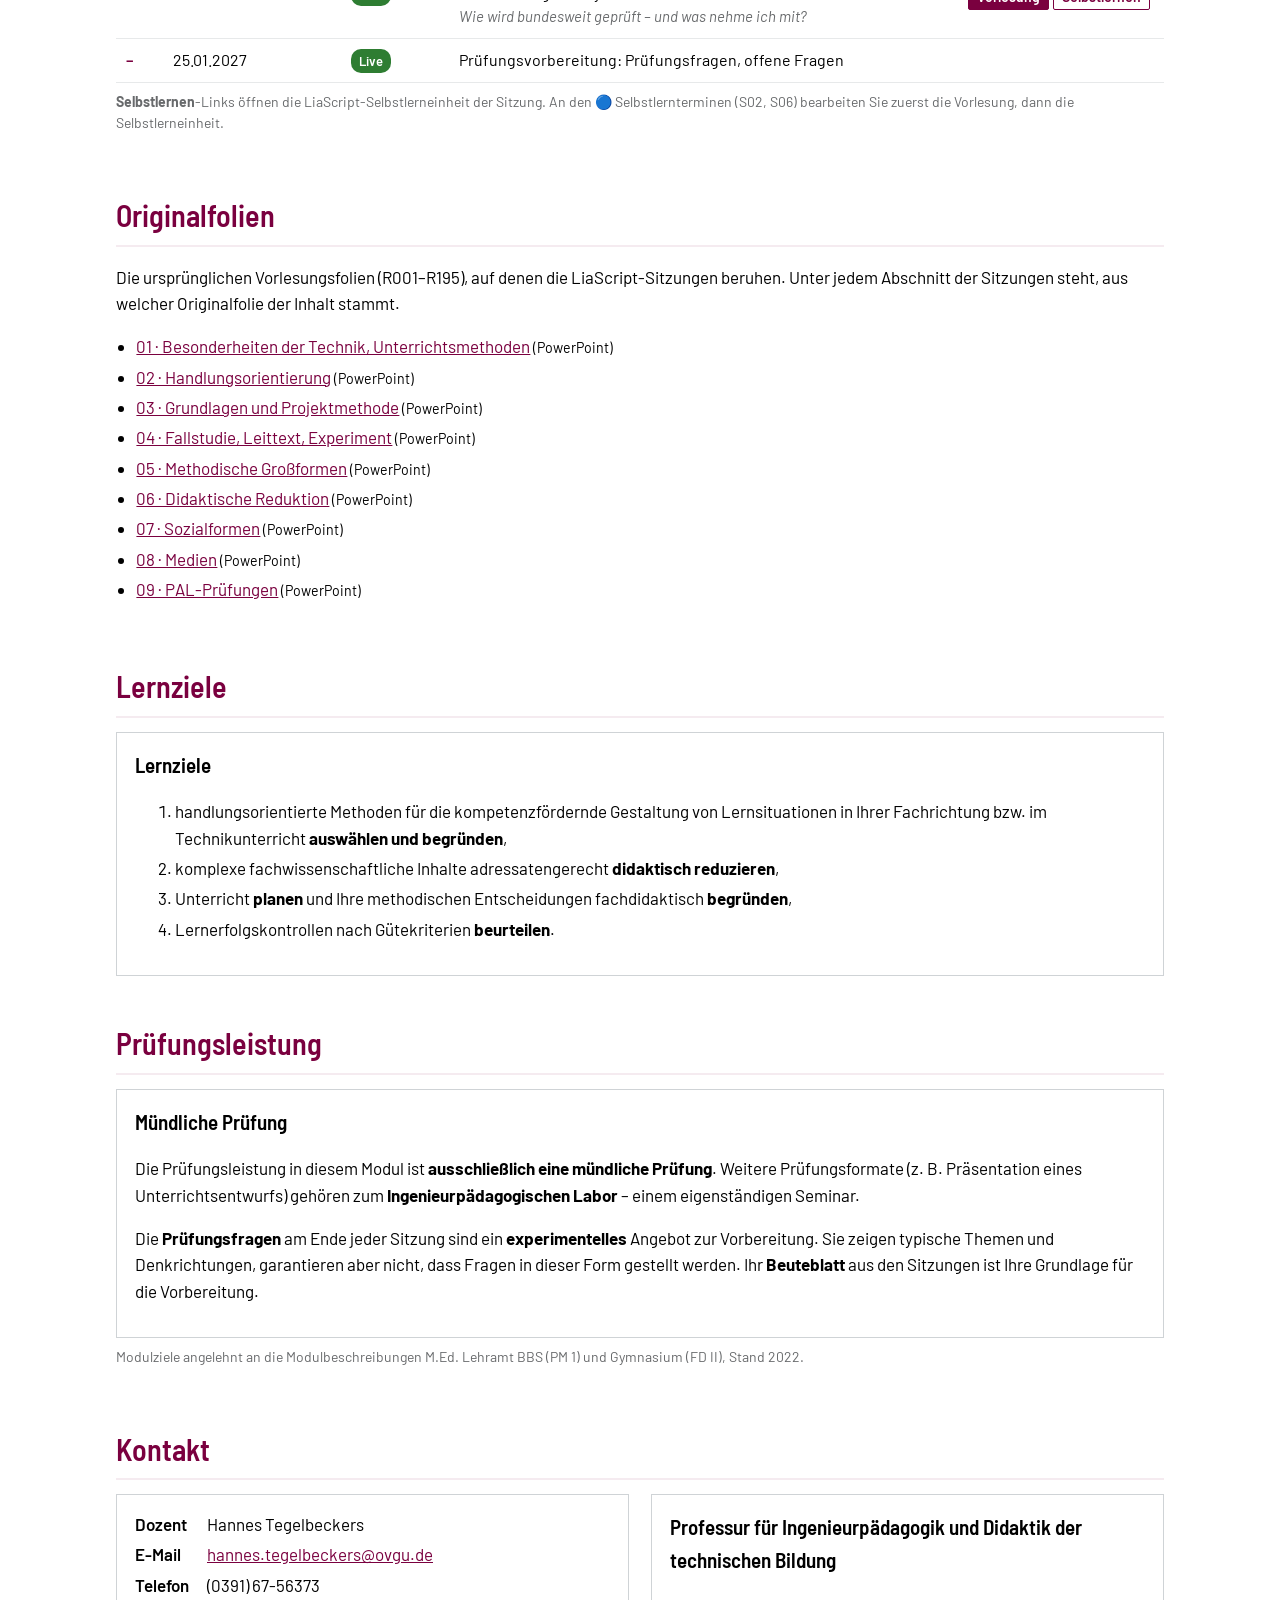
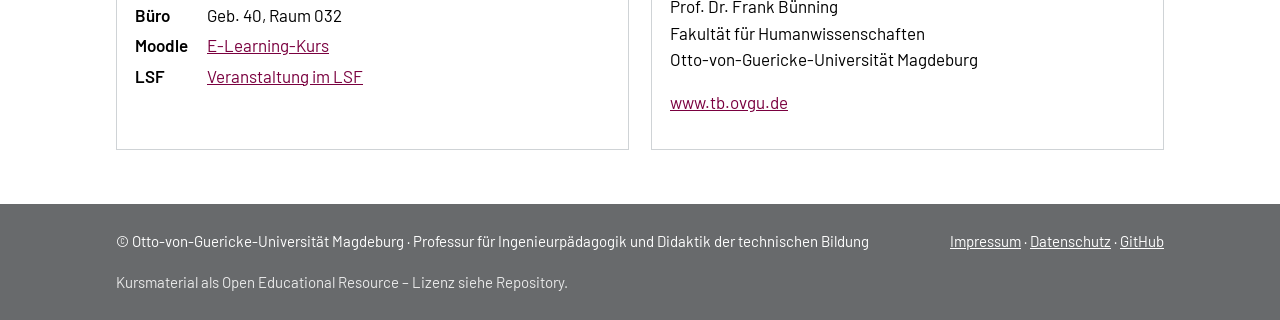
==== commit fc5ffd99: "Fill self-learning units S01-S09, S11, S12 - Each unit follows the S10 pattern: self-assessment, thr" ====
--- a/index.html
+++ b/index.html
@@ -77,9 +77,9 @@
   <p>Montags, 07:00–09:00 Uhr · Terminplan vorläufig. <b>Vorlesung</b> öffnet die Sitzung als LiaScript-Kurs, <b>Selbstlernen</b> die zugehörige Selbstlerneinheit. An den 🔵 Selbstlernterminen bin ich nicht vor Ort.</p><p class="legend">Vorlesungszeit 12.10.2026 – 27.01.2027 · keine Lehrveranstaltungen 21.12.2026 – 01.01.2027 und am 06.01.2027 (Heilige Drei Könige).</p>
   <div class="table-scroll"><table>
     <thead><tr><th>Nr.</th><th>Datum</th><th>Format</th><th>Thema</th><th>Material</th></tr></thead>
-    <tbody><tr><td class="no">S01</td><td class="date">12.10.2026</td><td><span class="badge live">Live</span></td><td>Orientierung: Technik · Methodenbegriff · Ordnungsrahmen<span class="q">Was ist das Besondere an Technik – und wie ordne ich Unterricht?</span></td><td class="links"><a class="lia solid" href="https://liascript.github.io/course/?https://raw.githubusercontent.com/OVGU-VET-TechEd/Fachdidaktik_technischer_Allgemeinbildung_II/main/S01_Orientierung.md" target="_blank" rel="noopener">Vorlesung</a><a class="lia soon" href="https://liascript.github.io/course/?https://raw.githubusercontent.com/OVGU-VET-TechEd/Fachdidaktik_technischer_Allgemeinbildung_II/main/Selflearn/S01_Orientierung.md" target="_blank" rel="noopener" title="in Vorbereitung">Selbstlernen</a></td></tr><tr><td class="no">S02</td><td class="date">19.10.2026</td><td><span class="badge self">Selbstlernen</span></td><td>Unterrichtsmethoden unter dem logischen Aspekt<span class="q">Wie organisiere ich den Erkenntnisweg?</span><span class="q">Selbststudium: LiaScript-Sitzung und Selbstlerneinheit eigenständig bearbeiten</span></td><td class="links"><a class="lia solid" href="https://liascript.github.io/course/?https://raw.githubusercontent.com/OVGU-VET-TechEd/Fachdidaktik_technischer_Allgemeinbildung_II/main/S02_Logische_Methoden.md" target="_blank" rel="noopener">Vorlesung</a><a class="lia soon" href="https://liascript.github.io/course/?https://raw.githubusercontent.com/OVGU-VET-TechEd/Fachdidaktik_technischer_Allgemeinbildung_II/main/Selflearn/S02_Logische_Methoden.md" target="_blank" rel="noopener" title="in Vorbereitung">Selbstlernen</a></td></tr><tr><td class="no">S03</td><td class="date">26.10.2026</td><td><span class="badge live">Live</span></td><td>Handlungsorientierung<span class="q">Warum sollen Lernende handeln?</span></td><td class="links"><a class="lia solid" href="https://liascript.github.io/course/?https://raw.githubusercontent.com/OVGU-VET-TechEd/Fachdidaktik_technischer_Allgemeinbildung_II/main/S03_Handlungsorientierung.md" target="_blank" rel="noopener">Vorlesung</a><a class="lia soon" href="https://liascript.github.io/course/?https://raw.githubusercontent.com/OVGU-VET-TechEd/Fachdidaktik_technischer_Allgemeinbildung_II/main/Selflearn/S03_Handlungsorientierung.md" target="_blank" rel="noopener" title="in Vorbereitung">Selbstlernen</a></td></tr><tr><td class="no">S04</td><td class="date">02.11.2026</td><td><span class="badge live">Live</span></td><td>Tradierte Konzepte & Projektmethode<span class="q">Wie lernen Lernende in Projekten?</span></td><td class="links"><a class="lia solid" href="https://liascript.github.io/course/?https://raw.githubusercontent.com/OVGU-VET-TechEd/Fachdidaktik_technischer_Allgemeinbildung_II/main/S04_Projektmethode.md" target="_blank" rel="noopener">Vorlesung</a><a class="lia soon" href="https://liascript.github.io/course/?https://raw.githubusercontent.com/OVGU-VET-TechEd/Fachdidaktik_technischer_Allgemeinbildung_II/main/Selflearn/S04_Projektmethode.md" target="_blank" rel="noopener" title="in Vorbereitung">Selbstlernen</a></td></tr><tr><td class="no">S05</td><td class="date">09.11.2026</td><td><span class="badge live">Live</span></td><td>Kontrolle & Bewertung in Projekten · Fallstudie · Rollenspiel<span class="q">Wie entscheiden und bewerten Lernende?</span></td><td class="links"><a class="lia solid" href="https://liascript.github.io/course/?https://raw.githubusercontent.com/OVGU-VET-TechEd/Fachdidaktik_technischer_Allgemeinbildung_II/main/S05_Bewertung_Fallstudie_Rollenspiel.md" target="_blank" rel="noopener">Vorlesung</a><a class="lia soon" href="https://liascript.github.io/course/?https://raw.githubusercontent.com/OVGU-VET-TechEd/Fachdidaktik_technischer_Allgemeinbildung_II/main/Selflearn/S05_Bewertung_Fallstudie_Rollenspiel.md" target="_blank" rel="noopener" title="in Vorbereitung">Selbstlernen</a></td></tr><tr><td class="no">S06</td><td class="date">16.11.2026</td><td><span class="badge self">Selbstlernen</span></td><td>Leittextmethode & technisches Experiment<span class="q">Wie lernen Lernende selbstständig – und experimentell?</span><span class="q">Selbststudium: LiaScript-Sitzung und Selbstlerneinheit eigenständig bearbeiten</span></td><td class="links"><a class="lia solid" href="https://liascript.github.io/course/?https://raw.githubusercontent.com/OVGU-VET-TechEd/Fachdidaktik_technischer_Allgemeinbildung_II/main/S06_Leittext_Experiment.md" target="_blank" rel="noopener">Vorlesung</a><a class="lia soon" href="https://liascript.github.io/course/?https://raw.githubusercontent.com/OVGU-VET-TechEd/Fachdidaktik_technischer_Allgemeinbildung_II/main/Selflearn/S06_Leittext_Experiment.md" target="_blank" rel="noopener" title="in Vorbereitung">Selbstlernen</a></td></tr><tr><td class="no">S07</td><td class="date">23.11.2026</td><td><span class="badge live">Live</span></td><td>Methodische Großformen<span class="q">Wie hängen Großformen und logische Methoden zusammen?</span></td><td class="links"><a class="lia solid" href="https://liascript.github.io/course/?https://raw.githubusercontent.com/OVGU-VET-TechEd/Fachdidaktik_technischer_Allgemeinbildung_II/main/S07_Grossformen.md" target="_blank" rel="noopener">Vorlesung</a><a class="lia soon" href="https://liascript.github.io/course/?https://raw.githubusercontent.com/OVGU-VET-TechEd/Fachdidaktik_technischer_Allgemeinbildung_II/main/Selflearn/S07_Grossformen.md" target="_blank" rel="noopener" title="in Vorbereitung">Selbstlernen</a></td></tr><tr><td class="no">S08</td><td class="date">30.11.2026</td><td><span class="badge live">Live</span></td><td>Didaktische Reduktion<span class="q">Wie vereinfache ich – ohne falsch zu werden?</span></td><td class="links"><a class="lia solid" href="https://liascript.github.io/course/?https://raw.githubusercontent.com/OVGU-VET-TechEd/Fachdidaktik_technischer_Allgemeinbildung_II/main/S08_Didaktische_Reduktion.md" target="_blank" rel="noopener">Vorlesung</a><a class="lia soon" href="https://liascript.github.io/course/?https://raw.githubusercontent.com/OVGU-VET-TechEd/Fachdidaktik_technischer_Allgemeinbildung_II/main/Selflearn/S08_Didaktische_Reduktion.md" target="_blank" rel="noopener" title="in Vorbereitung">Selbstlernen</a></td></tr><tr><td class="no">S09</td><td class="date">07.12.2026</td><td><span class="badge live">Live</span></td><td>Sozialformen & Aktionsformen<span class="q">Wer arbeitet mit wem – und wer tut was?</span></td><td class="links"><a class="lia solid" href="https://liascript.github.io/course/?https://raw.githubusercontent.com/OVGU-VET-TechEd/Fachdidaktik_technischer_Allgemeinbildung_II/main/S09_Sozialformen_Aktionsformen.md" target="_blank" rel="noopener">Vorlesung</a><a class="lia soon" href="https://liascript.github.io/course/?https://raw.githubusercontent.com/OVGU-VET-TechEd/Fachdidaktik_technischer_Allgemeinbildung_II/main/Selflearn/S09_Sozialformen_Aktionsformen.md" target="_blank" rel="noopener" title="in Vorbereitung">Selbstlernen</a></td></tr><tr><td class="no">S10</td><td class="date">14.12.2026</td><td><span class="badge live">Live</span></td><td>Medien & KI im Unterricht<span class="q">Womit lernen sie – und was verändert KI?</span></td><td class="links"><a class="lia solid" href="https://liascript.github.io/course/?https://raw.githubusercontent.com/OVGU-VET-TechEd/Fachdidaktik_technischer_Allgemeinbildung_II/main/S10_Medien_KI.md" target="_blank" rel="noopener">Vorlesung</a><a class="lia" href="https://liascript.github.io/course/?https://raw.githubusercontent.com/OVGU-VET-TechEd/Fachdidaktik_technischer_Allgemeinbildung_II/main/Selflearn/S10_Medien_KI.md" target="_blank" rel="noopener">Selbstlernen</a></td></tr><tr class="pause"><td class="no">–</td><td class="date">21.12.2026 – 01.01.2027</td><td><span class="badge pause">Pause</span></td><td colspan="2">Weihnachtspause · Universität geschlossen 28.–30.12.2026</td></tr><tr><td class="no">S11</td><td class="date">04.01.2027</td><td><span class="badge live">Live</span></td><td>Lernerfolgskontrolle<span class="q">Wie prüfe ich gerecht und aussagekräftig?</span></td><td class="links"><a class="lia solid" href="https://liascript.github.io/course/?https://raw.githubusercontent.com/OVGU-VET-TechEd/Fachdidaktik_technischer_Allgemeinbildung_II/main/S11_Lernerfolgskontrolle.md" target="_blank" rel="noopener">Vorlesung</a><a class="lia soon" href="https://liascript.github.io/course/?https://raw.githubusercontent.com/OVGU-VET-TechEd/Fachdidaktik_technischer_Allgemeinbildung_II/main/Selflearn/S11_Lernerfolgskontrolle.md" target="_blank" rel="noopener" title="in Vorbereitung">Selbstlernen</a></td></tr><tr><td class="no">–</td><td class="date">11.01.2027</td><td><span class="badge self">Selbstlernen</span></td><td>Selbstlernsitzung: Arbeit am eigenen Unterrichtsentwurf (Berliner Modell)<span class="q">Bausteine aus S01–S11 zusammenführen</span></td><td class="links"></td></tr><tr><td class="no">S12</td><td class="date">18.01.2027</td><td><span class="badge live">Live</span></td><td>PAL-Prüfungen & Synthese<span class="q">Wie wird bundesweit geprüft – und was nehme ich mit?</span></td><td class="links"><a class="lia solid" href="https://liascript.github.io/course/?https://raw.githubusercontent.com/OVGU-VET-TechEd/Fachdidaktik_technischer_Allgemeinbildung_II/main/S12_PAL_Synthese.md" target="_blank" rel="noopener">Vorlesung</a><a class="lia soon" href="https://liascript.github.io/course/?https://raw.githubusercontent.com/OVGU-VET-TechEd/Fachdidaktik_technischer_Allgemeinbildung_II/main/Selflearn/S12_PAL_Synthese.md" target="_blank" rel="noopener" title="in Vorbereitung">Selbstlernen</a></td></tr><tr><td class="no">–</td><td class="date">25.01.2027</td><td><span class="badge live">Live</span></td><td>Prüfungsvorbereitung: Prüfungsfragen, offene Fragen</td><td class="links"></td></tr></tbody>
+    <tbody><tr><td class="no">S01</td><td class="date">12.10.2026</td><td><span class="badge live">Live</span></td><td>Orientierung: Technik · Methodenbegriff · Ordnungsrahmen<span class="q">Was ist das Besondere an Technik – und wie ordne ich Unterricht?</span></td><td class="links"><a class="lia solid" href="https://liascript.github.io/course/?https://raw.githubusercontent.com/OVGU-VET-TechEd/Fachdidaktik_technischer_Allgemeinbildung_II/main/S01_Orientierung.md" target="_blank" rel="noopener">Vorlesung</a><a class="lia" href="https://liascript.github.io/course/?https://raw.githubusercontent.com/OVGU-VET-TechEd/Fachdidaktik_technischer_Allgemeinbildung_II/main/Selflearn/S01_Orientierung.md" target="_blank" rel="noopener">Selbstlernen</a></td></tr><tr><td class="no">S02</td><td class="date">19.10.2026</td><td><span class="badge self">Selbstlernen</span></td><td>Unterrichtsmethoden unter dem logischen Aspekt<span class="q">Wie organisiere ich den Erkenntnisweg?</span><span class="q">Selbststudium: LiaScript-Sitzung und Selbstlerneinheit eigenständig bearbeiten</span></td><td class="links"><a class="lia solid" href="https://liascript.github.io/course/?https://raw.githubusercontent.com/OVGU-VET-TechEd/Fachdidaktik_technischer_Allgemeinbildung_II/main/S02_Logische_Methoden.md" target="_blank" rel="noopener">Vorlesung</a><a class="lia" href="https://liascript.github.io/course/?https://raw.githubusercontent.com/OVGU-VET-TechEd/Fachdidaktik_technischer_Allgemeinbildung_II/main/Selflearn/S02_Logische_Methoden.md" target="_blank" rel="noopener">Selbstlernen</a></td></tr><tr><td class="no">S03</td><td class="date">26.10.2026</td><td><span class="badge live">Live</span></td><td>Handlungsorientierung<span class="q">Warum sollen Lernende handeln?</span></td><td class="links"><a class="lia solid" href="https://liascript.github.io/course/?https://raw.githubusercontent.com/OVGU-VET-TechEd/Fachdidaktik_technischer_Allgemeinbildung_II/main/S03_Handlungsorientierung.md" target="_blank" rel="noopener">Vorlesung</a><a class="lia" href="https://liascript.github.io/course/?https://raw.githubusercontent.com/OVGU-VET-TechEd/Fachdidaktik_technischer_Allgemeinbildung_II/main/Selflearn/S03_Handlungsorientierung.md" target="_blank" rel="noopener">Selbstlernen</a></td></tr><tr><td class="no">S04</td><td class="date">02.11.2026</td><td><span class="badge live">Live</span></td><td>Tradierte Konzepte & Projektmethode<span class="q">Wie lernen Lernende in Projekten?</span></td><td class="links"><a class="lia solid" href="https://liascript.github.io/course/?https://raw.githubusercontent.com/OVGU-VET-TechEd/Fachdidaktik_technischer_Allgemeinbildung_II/main/S04_Projektmethode.md" target="_blank" rel="noopener">Vorlesung</a><a class="lia" href="https://liascript.github.io/course/?https://raw.githubusercontent.com/OVGU-VET-TechEd/Fachdidaktik_technischer_Allgemeinbildung_II/main/Selflearn/S04_Projektmethode.md" target="_blank" rel="noopener">Selbstlernen</a></td></tr><tr><td class="no">S05</td><td class="date">09.11.2026</td><td><span class="badge live">Live</span></td><td>Kontrolle & Bewertung in Projekten · Fallstudie · Rollenspiel<span class="q">Wie entscheiden und bewerten Lernende?</span></td><td class="links"><a class="lia solid" href="https://liascript.github.io/course/?https://raw.githubusercontent.com/OVGU-VET-TechEd/Fachdidaktik_technischer_Allgemeinbildung_II/main/S05_Bewertung_Fallstudie_Rollenspiel.md" target="_blank" rel="noopener">Vorlesung</a><a class="lia" href="https://liascript.github.io/course/?https://raw.githubusercontent.com/OVGU-VET-TechEd/Fachdidaktik_technischer_Allgemeinbildung_II/main/Selflearn/S05_Bewertung_Fallstudie_Rollenspiel.md" target="_blank" rel="noopener">Selbstlernen</a></td></tr><tr><td class="no">S06</td><td class="date">16.11.2026</td><td><span class="badge self">Selbstlernen</span></td><td>Leittextmethode & technisches Experiment<span class="q">Wie lernen Lernende selbstständig – und experimentell?</span><span class="q">Selbststudium: LiaScript-Sitzung und Selbstlerneinheit eigenständig bearbeiten</span></td><td class="links"><a class="lia solid" href="https://liascript.github.io/course/?https://raw.githubusercontent.com/OVGU-VET-TechEd/Fachdidaktik_technischer_Allgemeinbildung_II/main/S06_Leittext_Experiment.md" target="_blank" rel="noopener">Vorlesung</a><a class="lia" href="https://liascript.github.io/course/?https://raw.githubusercontent.com/OVGU-VET-TechEd/Fachdidaktik_technischer_Allgemeinbildung_II/main/Selflearn/S06_Leittext_Experiment.md" target="_blank" rel="noopener">Selbstlernen</a></td></tr><tr><td class="no">S07</td><td class="date">23.11.2026</td><td><span class="badge live">Live</span></td><td>Methodische Großformen<span class="q">Wie hängen Großformen und logische Methoden zusammen?</span></td><td class="links"><a class="lia solid" href="https://liascript.github.io/course/?https://raw.githubusercontent.com/OVGU-VET-TechEd/Fachdidaktik_technischer_Allgemeinbildung_II/main/S07_Grossformen.md" target="_blank" rel="noopener">Vorlesung</a><a class="lia" href="https://liascript.github.io/course/?https://raw.githubusercontent.com/OVGU-VET-TechEd/Fachdidaktik_technischer_Allgemeinbildung_II/main/Selflearn/S07_Grossformen.md" target="_blank" rel="noopener">Selbstlernen</a></td></tr><tr><td class="no">S08</td><td class="date">30.11.2026</td><td><span class="badge live">Live</span></td><td>Didaktische Reduktion<span class="q">Wie vereinfache ich – ohne falsch zu werden?</span></td><td class="links"><a class="lia solid" href="https://liascript.github.io/course/?https://raw.githubusercontent.com/OVGU-VET-TechEd/Fachdidaktik_technischer_Allgemeinbildung_II/main/S08_Didaktische_Reduktion.md" target="_blank" rel="noopener">Vorlesung</a><a class="lia" href="https://liascript.github.io/course/?https://raw.githubusercontent.com/OVGU-VET-TechEd/Fachdidaktik_technischer_Allgemeinbildung_II/main/Selflearn/S08_Didaktische_Reduktion.md" target="_blank" rel="noopener">Selbstlernen</a></td></tr><tr><td class="no">S09</td><td class="date">07.12.2026</td><td><span class="badge live">Live</span></td><td>Sozialformen & Aktionsformen<span class="q">Wer arbeitet mit wem – und wer tut was?</span></td><td class="links"><a class="lia solid" href="https://liascript.github.io/course/?https://raw.githubusercontent.com/OVGU-VET-TechEd/Fachdidaktik_technischer_Allgemeinbildung_II/main/S09_Sozialformen_Aktionsformen.md" target="_blank" rel="noopener">Vorlesung</a><a class="lia" href="https://liascript.github.io/course/?https://raw.githubusercontent.com/OVGU-VET-TechEd/Fachdidaktik_technischer_Allgemeinbildung_II/main/Selflearn/S09_Sozialformen_Aktionsformen.md" target="_blank" rel="noopener">Selbstlernen</a></td></tr><tr><td class="no">S10</td><td class="date">14.12.2026</td><td><span class="badge live">Live</span></td><td>Medien & KI im Unterricht<span class="q">Womit lernen sie – und was verändert KI?</span></td><td class="links"><a class="lia solid" href="https://liascript.github.io/course/?https://raw.githubusercontent.com/OVGU-VET-TechEd/Fachdidaktik_technischer_Allgemeinbildung_II/main/S10_Medien_KI.md" target="_blank" rel="noopener">Vorlesung</a><a class="lia" href="https://liascript.github.io/course/?https://raw.githubusercontent.com/OVGU-VET-TechEd/Fachdidaktik_technischer_Allgemeinbildung_II/main/Selflearn/S10_Medien_KI.md" target="_blank" rel="noopener">Selbstlernen</a></td></tr><tr class="pause"><td class="no">–</td><td class="date">21.12.2026 – 01.01.2027</td><td><span class="badge pause">Pause</span></td><td colspan="2">Weihnachtspause · Universität geschlossen 28.–30.12.2026</td></tr><tr><td class="no">S11</td><td class="date">04.01.2027</td><td><span class="badge live">Live</span></td><td>Lernerfolgskontrolle<span class="q">Wie prüfe ich gerecht und aussagekräftig?</span></td><td class="links"><a class="lia solid" href="https://liascript.github.io/course/?https://raw.githubusercontent.com/OVGU-VET-TechEd/Fachdidaktik_technischer_Allgemeinbildung_II/main/S11_Lernerfolgskontrolle.md" target="_blank" rel="noopener">Vorlesung</a><a class="lia" href="https://liascript.github.io/course/?https://raw.githubusercontent.com/OVGU-VET-TechEd/Fachdidaktik_technischer_Allgemeinbildung_II/main/Selflearn/S11_Lernerfolgskontrolle.md" target="_blank" rel="noopener">Selbstlernen</a></td></tr><tr><td class="no">–</td><td class="date">11.01.2027</td><td><span class="badge self">Selbstlernen</span></td><td>Selbstlernsitzung: Arbeit am eigenen Unterrichtsentwurf (Berliner Modell)<span class="q">Bausteine aus S01–S11 zusammenführen</span></td><td class="links"></td></tr><tr><td class="no">S12</td><td class="date">18.01.2027</td><td><span class="badge live">Live</span></td><td>PAL-Prüfungen & Synthese<span class="q">Wie wird bundesweit geprüft – und was nehme ich mit?</span></td><td class="links"><a class="lia solid" href="https://liascript.github.io/course/?https://raw.githubusercontent.com/OVGU-VET-TechEd/Fachdidaktik_technischer_Allgemeinbildung_II/main/S12_PAL_Synthese.md" target="_blank" rel="noopener">Vorlesung</a><a class="lia" href="https://liascript.github.io/course/?https://raw.githubusercontent.com/OVGU-VET-TechEd/Fachdidaktik_technischer_Allgemeinbildung_II/main/Selflearn/S12_PAL_Synthese.md" target="_blank" rel="noopener">Selbstlernen</a></td></tr><tr><td class="no">–</td><td class="date">25.01.2027</td><td><span class="badge live">Live</span></td><td>Prüfungsvorbereitung: Prüfungsfragen, offene Fragen</td><td class="links"></td></tr></tbody>
   </table></div>
-  <p class="legend"><b>Selbstlernen</b>-Links öffnen die LiaScript-Selbstlerneinheit der Sitzung. Gestrichelte Einheiten sind in Vorbereitung und werden im Laufe des Semesters gefüllt.</p>
+  <p class="legend"><b>Selbstlernen</b>-Links öffnen die LiaScript-Selbstlerneinheit der Sitzung. An den 🔵 Selbstlernterminen (S02, S06) bearbeiten Sie zuerst die Vorlesung, dann die Selbstlerneinheit.</p>
   
 </section>
 
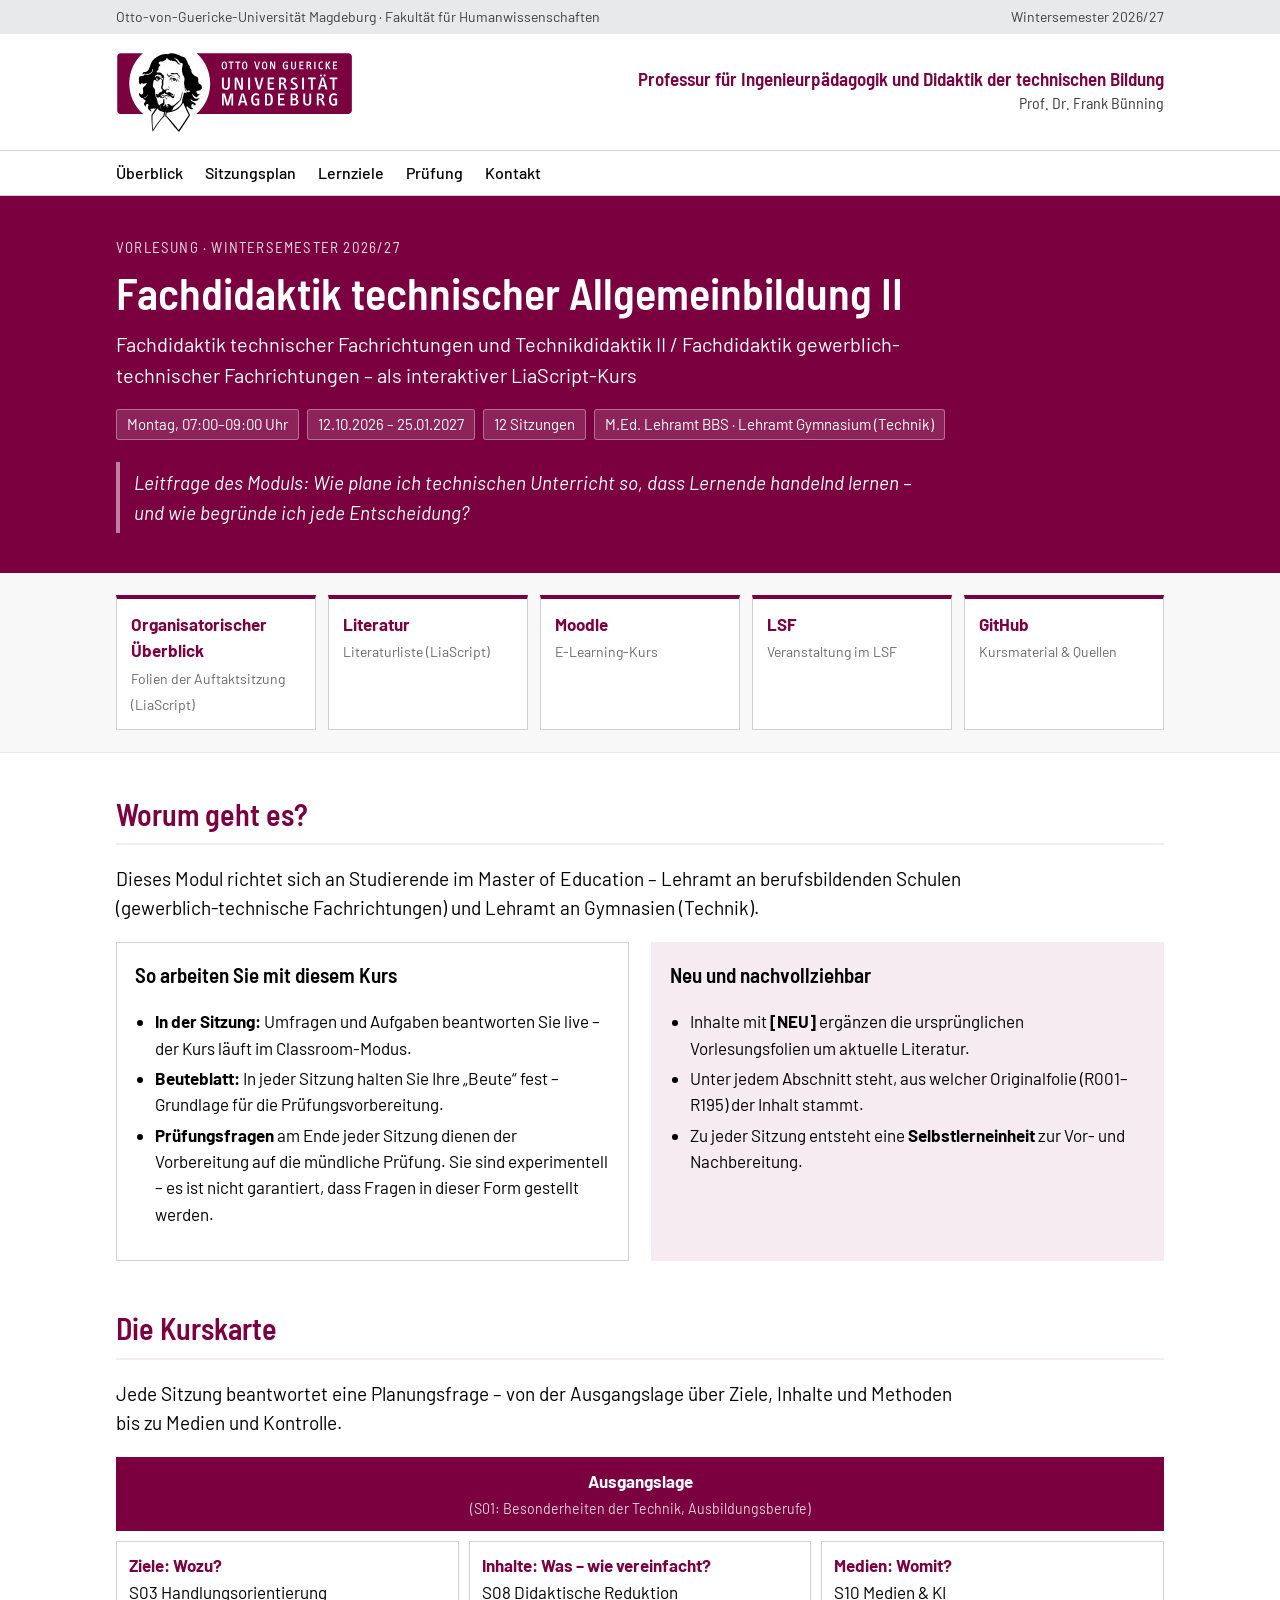
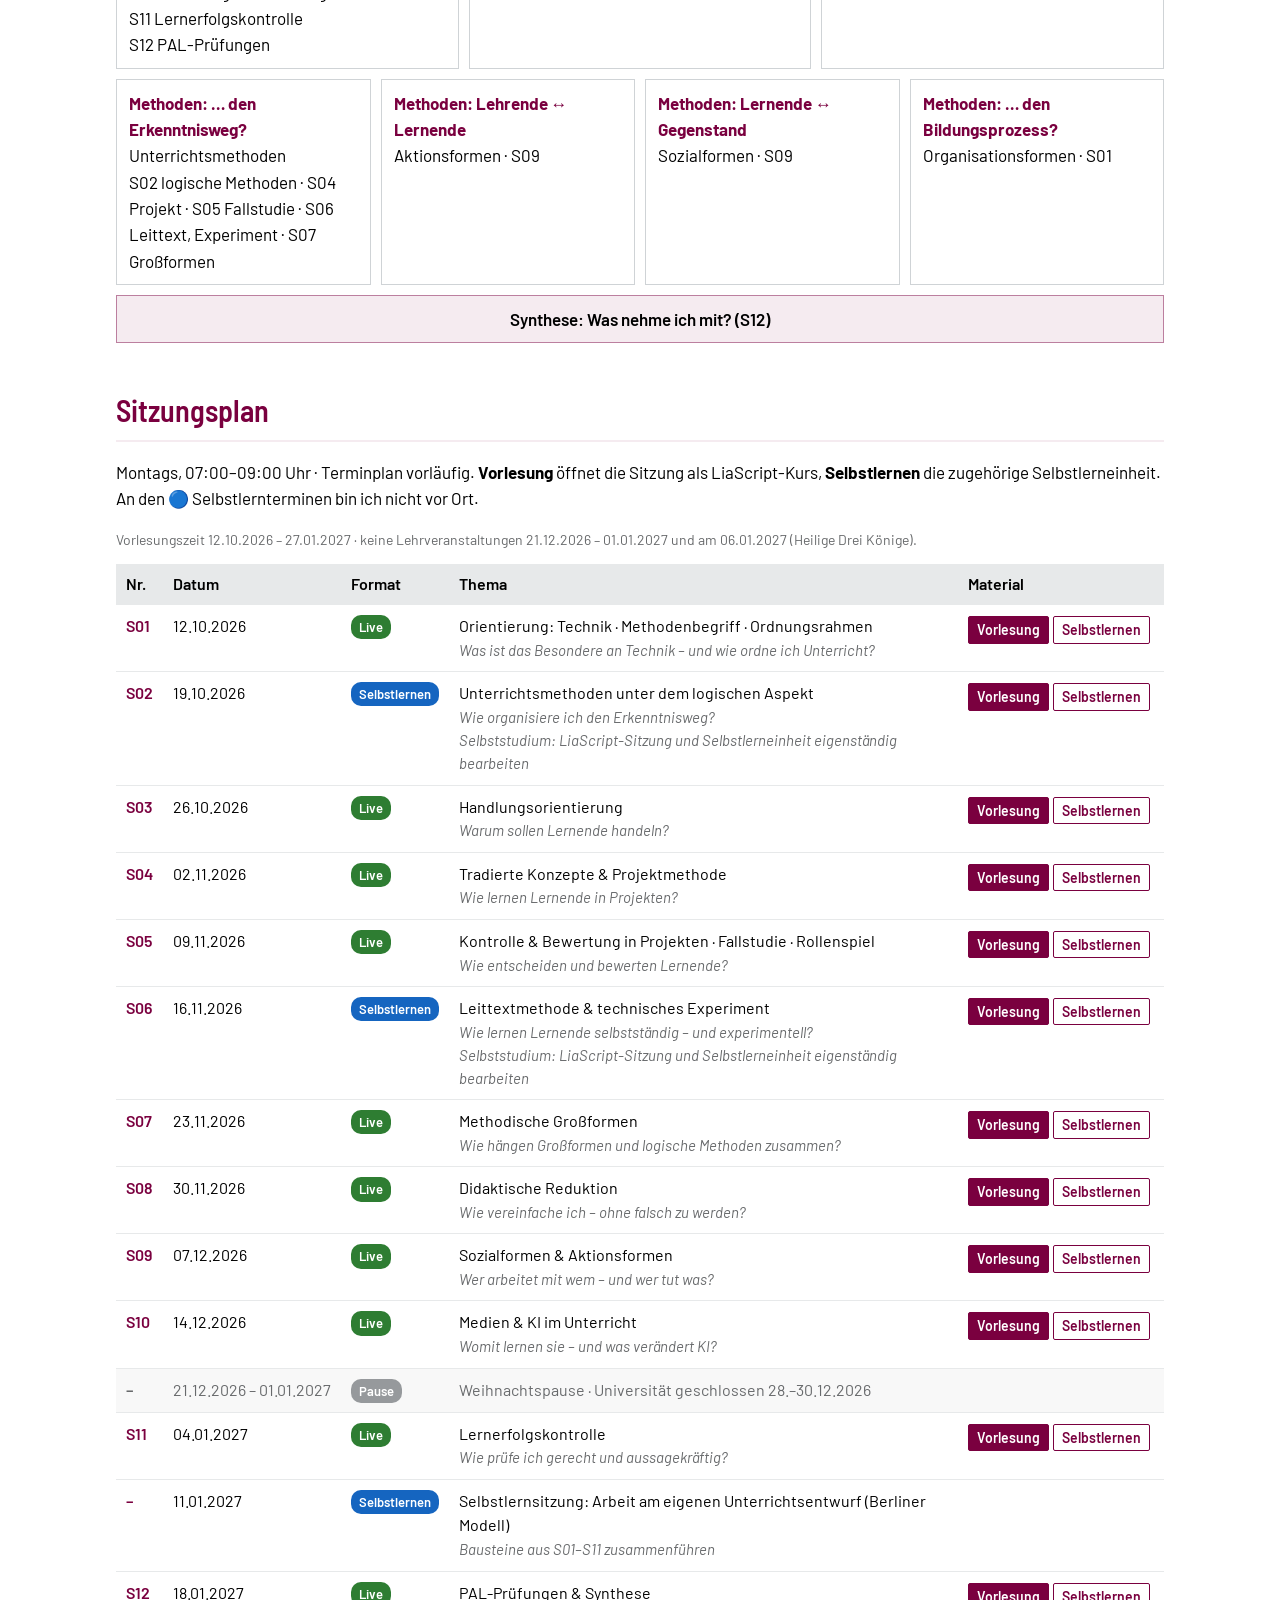
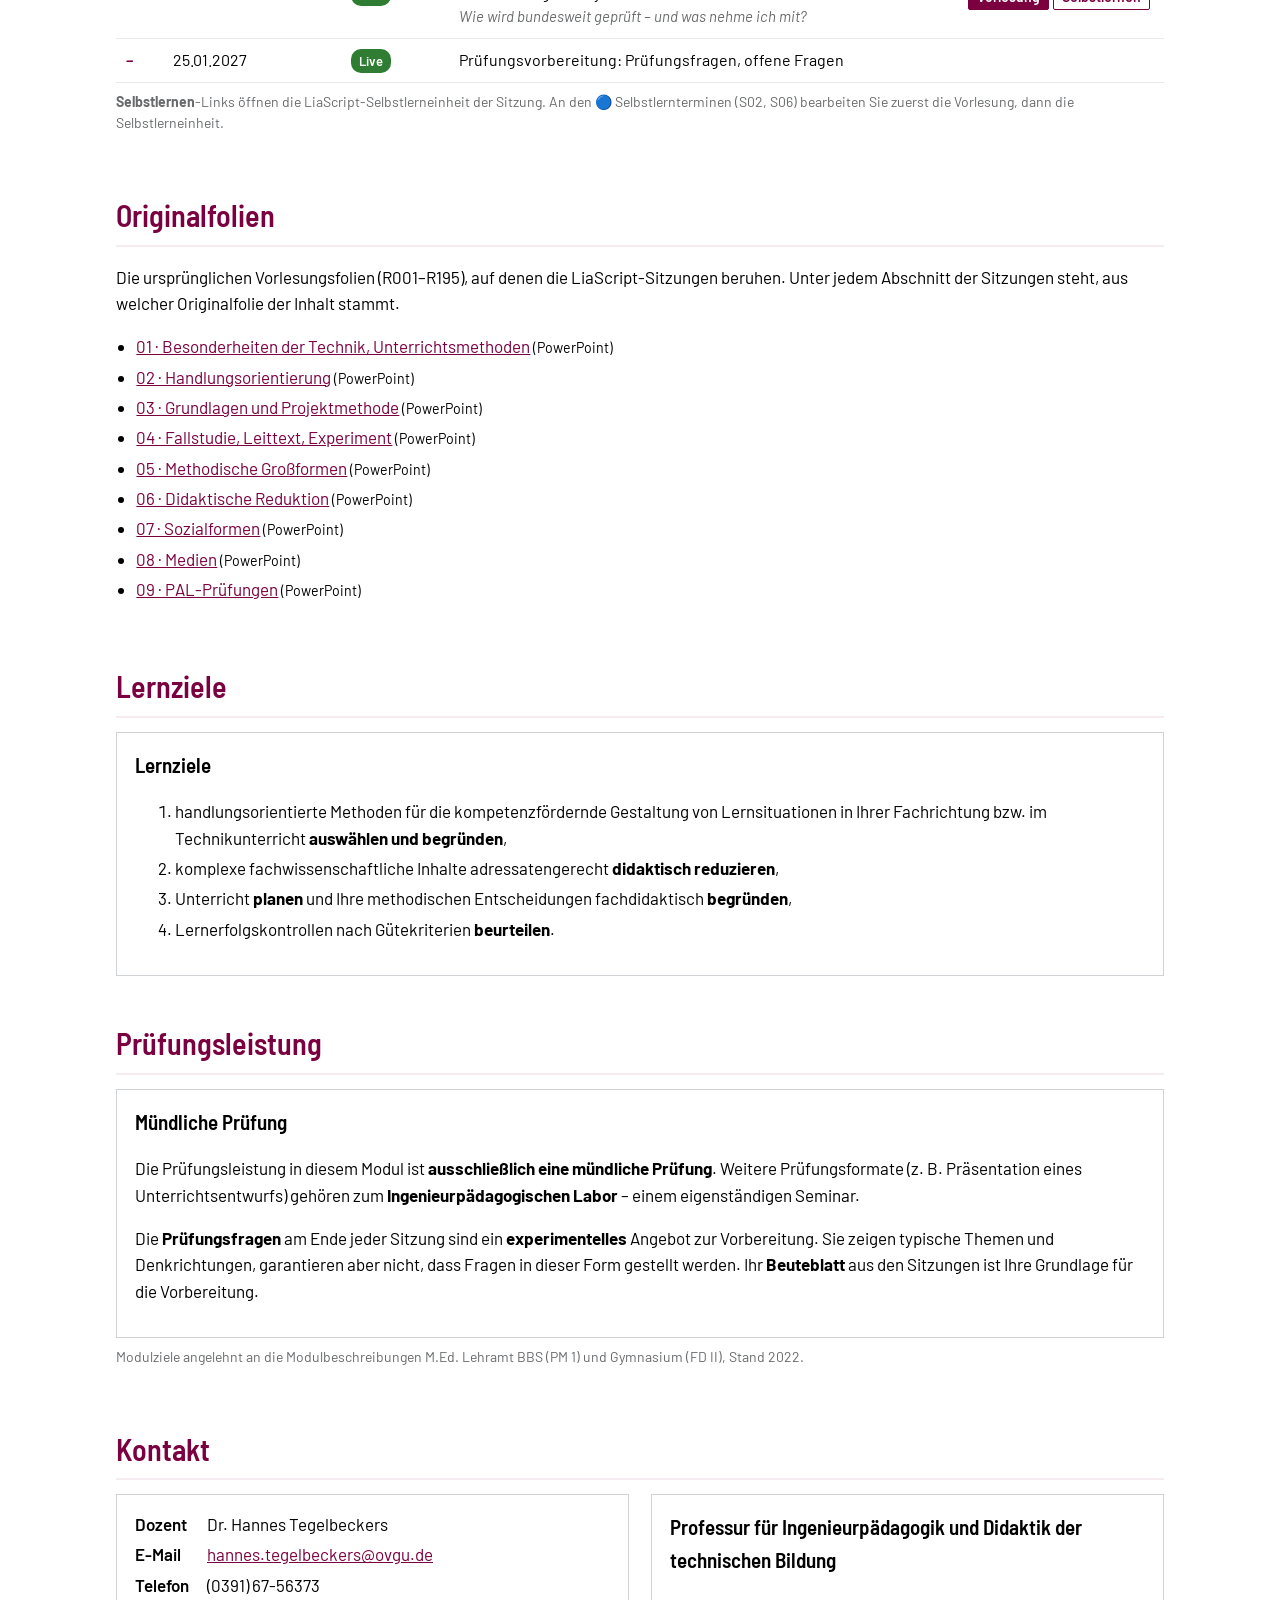
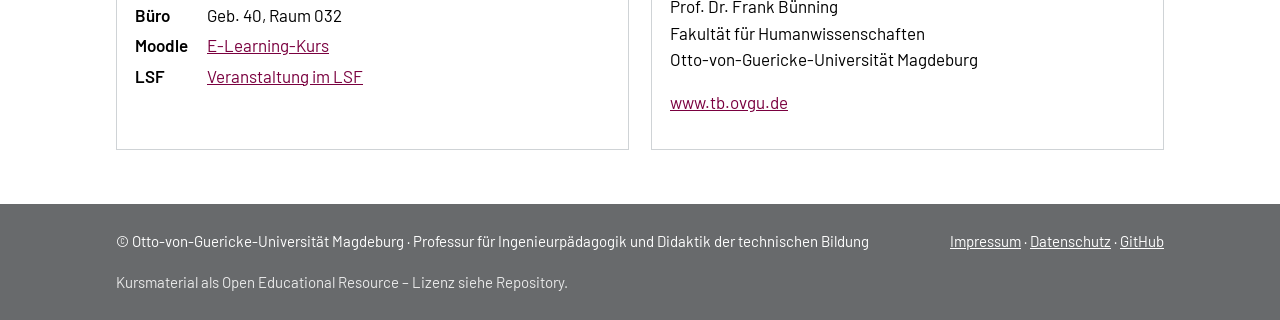
==== commit 456c49d7: "index.html: Dozent mit Titel Dr. Hannes Tegelbeckers Co-Authored-By: Claude Opus 5.5 <noreply@anthro" ====
--- a/index.html
+++ b/index.html
@@ -109,7 +109,7 @@
 <section id="kontakt" class="contact">
   <h2>Kontakt</h2>
   <div class="grid2">
-    <div class="card"><dl><dt>Dozent</dt><dd>Hannes Tegelbeckers</dd><dt>E-Mail</dt><dd><a href="mailto:hannes.tegelbeckers@ovgu.de">hannes.tegelbeckers@ovgu.de</a></dd><dt>Telefon</dt><dd>(0391) 67-56373</dd><dt>Büro</dt><dd>Geb. 40, Raum 032</dd><dt>Moodle</dt><dd><a href="https://elearning.ovgu.de/course/view.php?id=22041">E-Learning-Kurs</a></dd><dt>LSF</dt><dd><a href="https://lsf.ovgu.de/qislsf/rds?state=verpublish&status=init&vmfile=no&moduleCall=webInfo&publishConfFile=webInfo&publishSubDir=veranstaltung&veranstaltung.veranstid=237698">Veranstaltung im LSF</a></dd></dl></div>
+    <div class="card"><dl><dt>Dozent</dt><dd>Dr. Hannes Tegelbeckers</dd><dt>E-Mail</dt><dd><a href="mailto:hannes.tegelbeckers@ovgu.de">hannes.tegelbeckers@ovgu.de</a></dd><dt>Telefon</dt><dd>(0391) 67-56373</dd><dt>Büro</dt><dd>Geb. 40, Raum 032</dd><dt>Moodle</dt><dd><a href="https://elearning.ovgu.de/course/view.php?id=22041">E-Learning-Kurs</a></dd><dt>LSF</dt><dd><a href="https://lsf.ovgu.de/qislsf/rds?state=verpublish&status=init&vmfile=no&moduleCall=webInfo&publishConfFile=webInfo&publishSubDir=veranstaltung&veranstaltung.veranstid=237698">Veranstaltung im LSF</a></dd></dl></div>
     <div class="card"><h3>Professur für Ingenieurpädagogik und Didaktik der technischen Bildung</h3><p>Prof. Dr. Frank Bünning<br>Fakultät für Humanwissenschaften<br>Otto-von-Guericke-Universität Magdeburg</p>
       <p><a href="https://www.tb.ovgu.de" target="_blank" rel="noopener">www.tb.ovgu.de</a></p></div>
   </div>
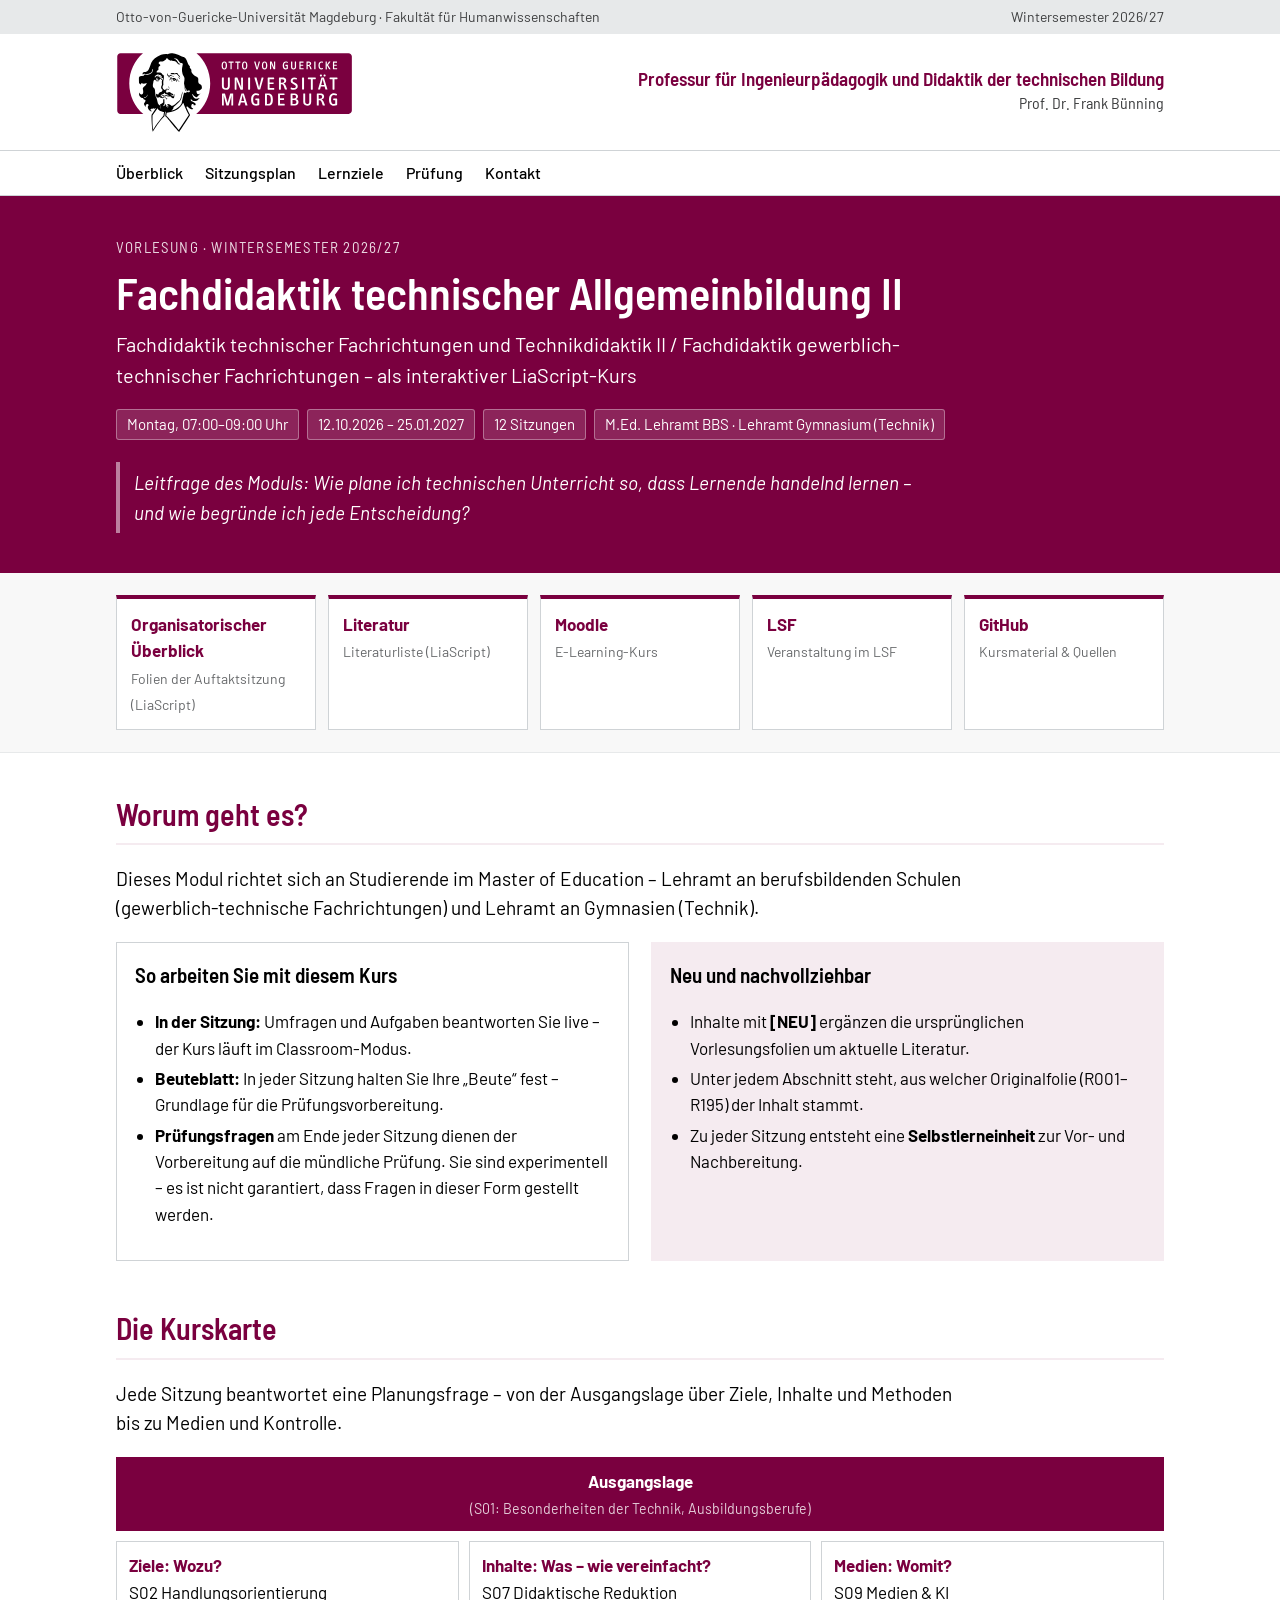
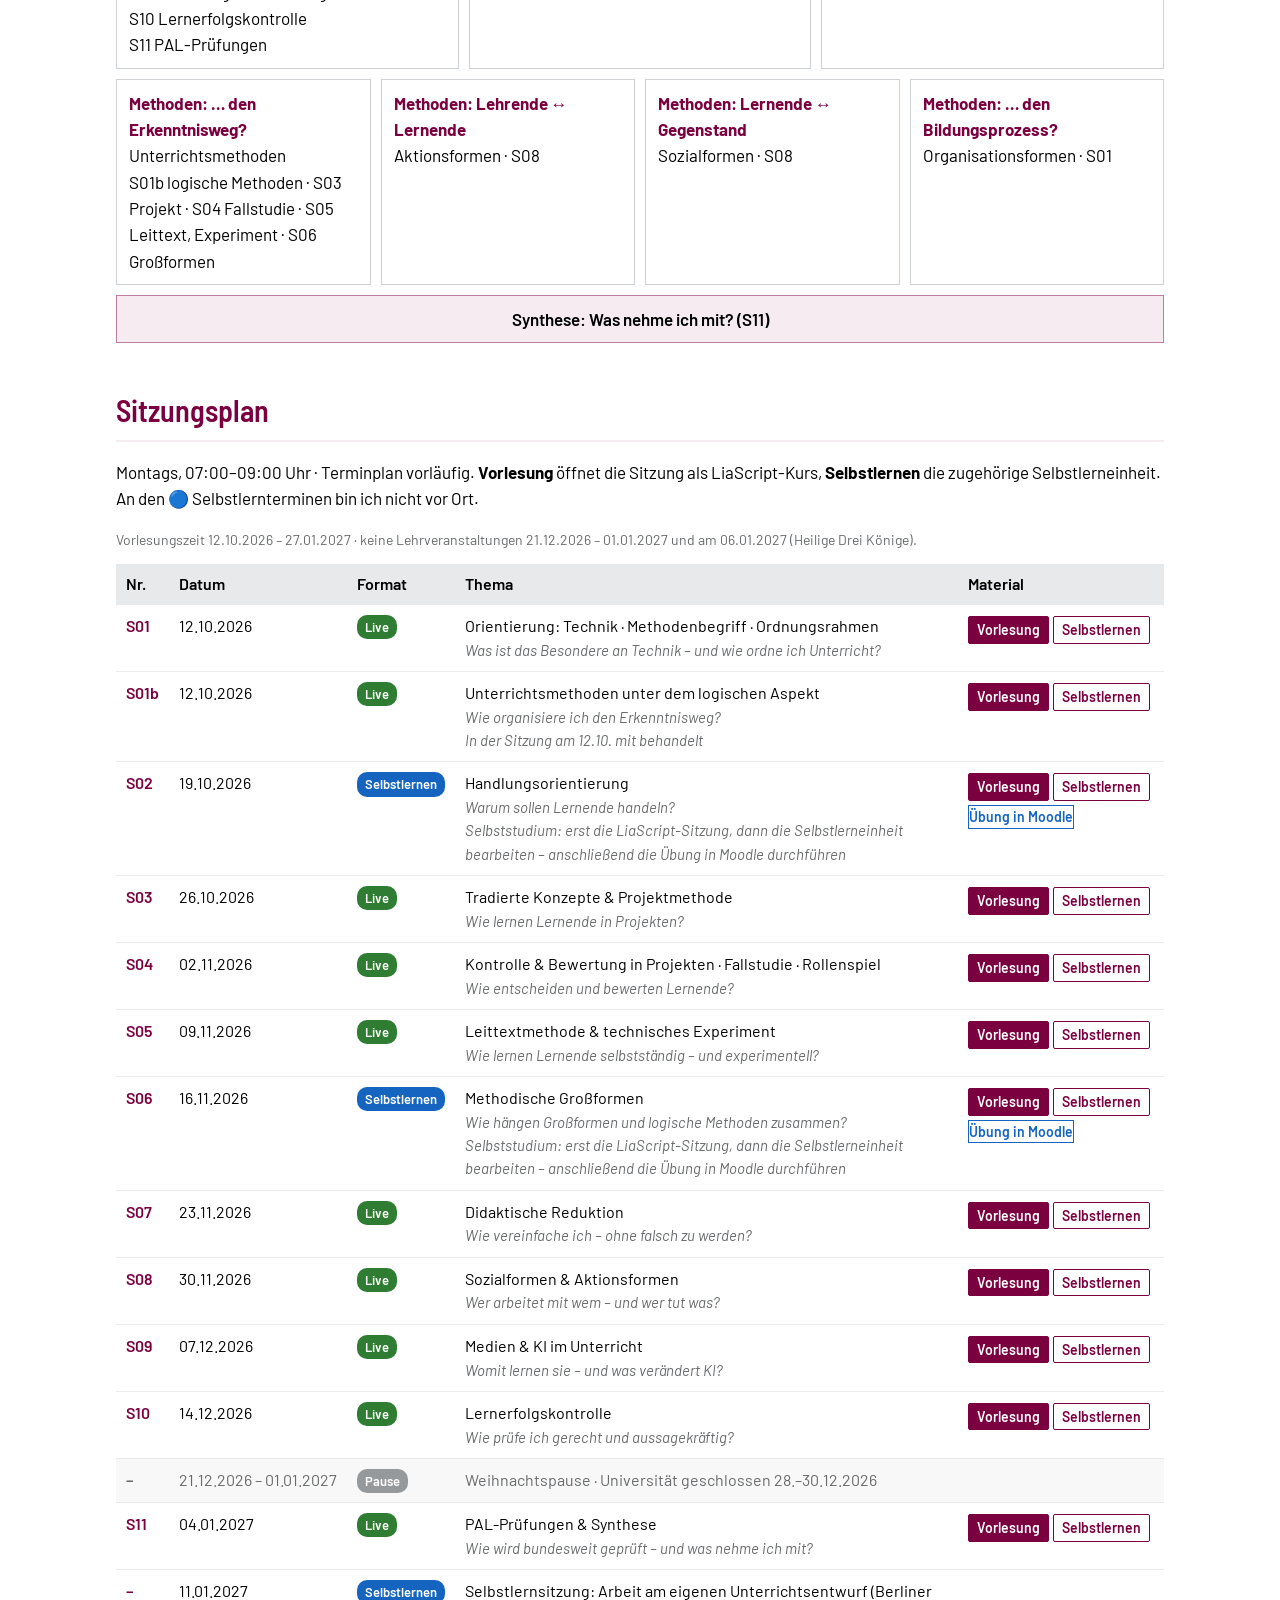
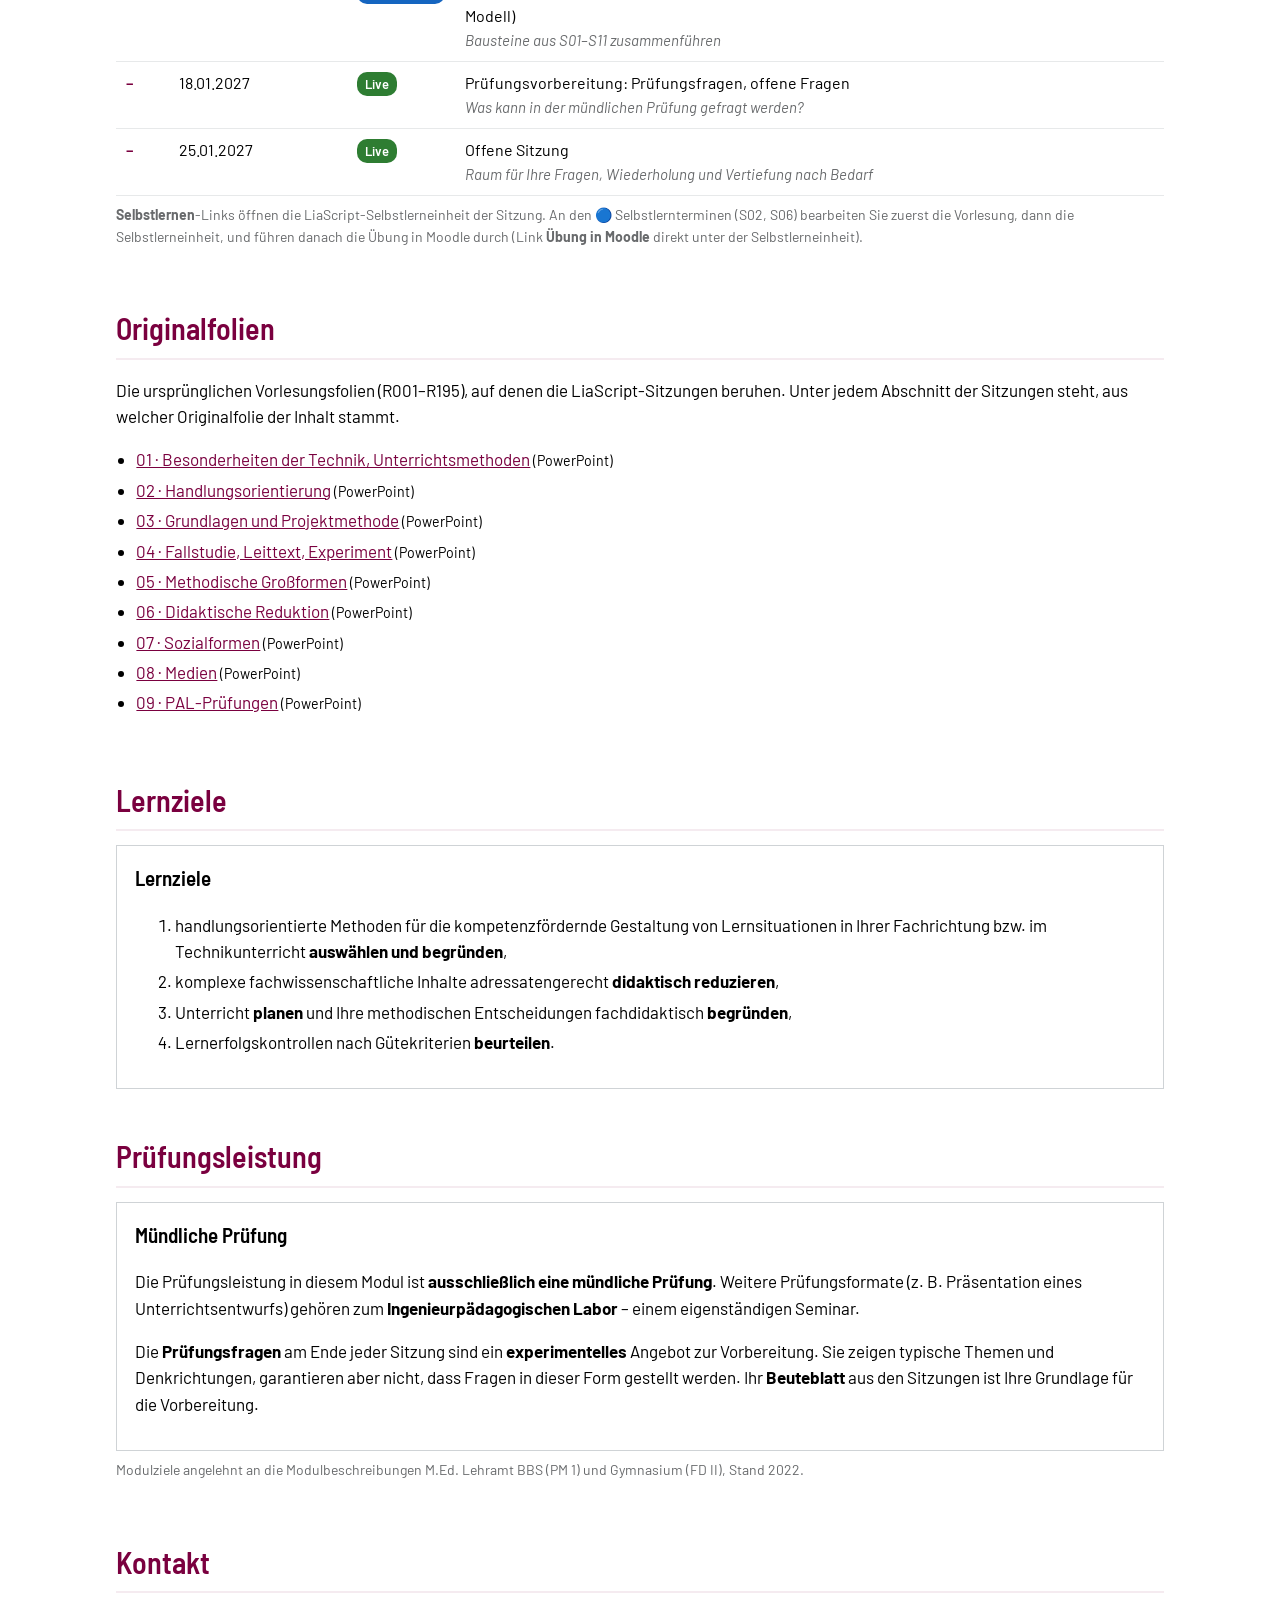
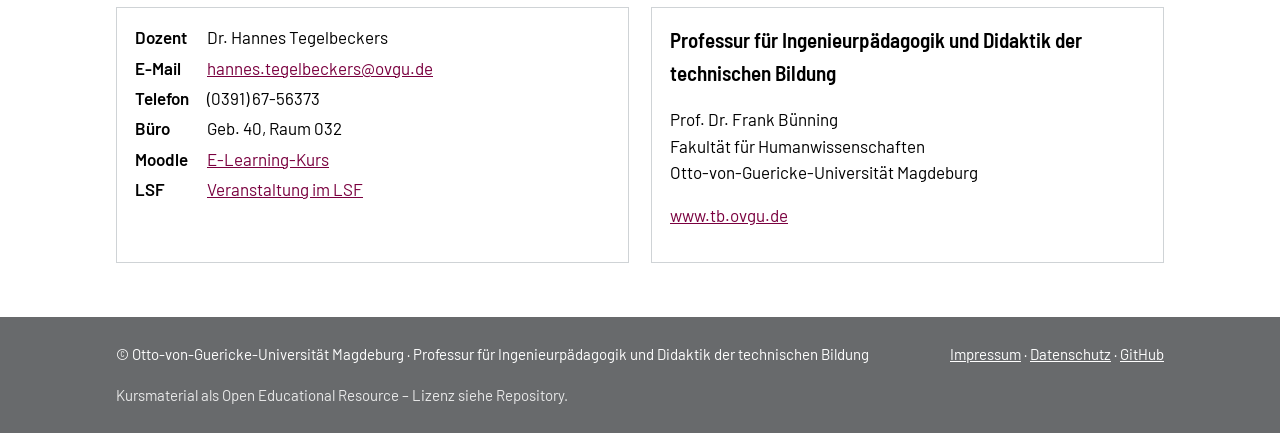
==== commit 7615981b: "Neue Sitzungsfolge: S02 Logische Methoden in S01 behandelt, Nummern verschoben, offene Sitzung am 25" ====
--- a/index.html
+++ b/index.html
@@ -59,17 +59,17 @@
   <div class="map">
     <div class="row"><div class="box head"><b>Ausgangslage</b><small style="color:#fff;opacity:.8">(S01: Besonderheiten der Technik, Ausbildungsberufe)</small></div></div>
     <div class="row">
-      <div class="box"><b>Ziele: Wozu?</b>S03 Handlungsorientierung<br>S11 Lernerfolgskontrolle<br>S12 PAL-Prüfungen</div>
-      <div class="box"><b>Inhalte: Was – wie vereinfacht?</b>S08 Didaktische Reduktion</div>
-      <div class="box"><b>Medien: Womit?</b>S10 Medien & KI</div>
+      <div class="box"><b>Ziele: Wozu?</b>S02 Handlungsorientierung<br>S10 Lernerfolgskontrolle<br>S11 PAL-Prüfungen</div>
+      <div class="box"><b>Inhalte: Was – wie vereinfacht?</b>S07 Didaktische Reduktion</div>
+      <div class="box"><b>Medien: Womit?</b>S09 Medien & KI</div>
     </div>
     <div class="row">
-      <div class="box"><b>Methoden: … den Erkenntnisweg?</b>Unterrichtsmethoden<br>S02 logische Methoden · S04 Projekt · S05 Fallstudie · S06 Leittext, Experiment · S07 Großformen</div>
-      <div class="box"><b>Methoden: Lehrende ↔ Lernende</b>Aktionsformen · S09</div>
-      <div class="box"><b>Methoden: Lernende ↔ Gegenstand</b>Sozialformen · S09</div>
+      <div class="box"><b>Methoden: … den Erkenntnisweg?</b>Unterrichtsmethoden<br>S01b logische Methoden · S03 Projekt · S04 Fallstudie · S05 Leittext, Experiment · S06 Großformen</div>
+      <div class="box"><b>Methoden: Lehrende ↔ Lernende</b>Aktionsformen · S08</div>
+      <div class="box"><b>Methoden: Lernende ↔ Gegenstand</b>Sozialformen · S08</div>
       <div class="box"><b>Methoden: … den Bildungsprozess?</b>Organisationsformen · S01</div>
     </div>
-    <div class="row"><div class="box synth">Synthese: Was nehme ich mit? (S12)</div></div>
+    <div class="row"><div class="box synth">Synthese: Was nehme ich mit? (S11)</div></div>
   </div>
 </section>
 <section id="sitzungen">
@@ -77,9 +77,25 @@
   <p>Montags, 07:00–09:00 Uhr · Terminplan vorläufig. <b>Vorlesung</b> öffnet die Sitzung als LiaScript-Kurs, <b>Selbstlernen</b> die zugehörige Selbstlerneinheit. An den 🔵 Selbstlernterminen bin ich nicht vor Ort.</p><p class="legend">Vorlesungszeit 12.10.2026 – 27.01.2027 · keine Lehrveranstaltungen 21.12.2026 – 01.01.2027 und am 06.01.2027 (Heilige Drei Könige).</p>
   <div class="table-scroll"><table>
     <thead><tr><th>Nr.</th><th>Datum</th><th>Format</th><th>Thema</th><th>Material</th></tr></thead>
-    <tbody><tr><td class="no">S01</td><td class="date">12.10.2026</td><td><span class="badge live">Live</span></td><td>Orientierung: Technik · Methodenbegriff · Ordnungsrahmen<span class="q">Was ist das Besondere an Technik – und wie ordne ich Unterricht?</span></td><td class="links"><a class="lia solid" href="https://liascript.github.io/course/?https://raw.githubusercontent.com/OVGU-VET-TechEd/Fachdidaktik_technischer_Allgemeinbildung_II/main/S01_Orientierung.md" target="_blank" rel="noopener">Vorlesung</a><a class="lia" href="https://liascript.github.io/course/?https://raw.githubusercontent.com/OVGU-VET-TechEd/Fachdidaktik_technischer_Allgemeinbildung_II/main/Selflearn/S01_Orientierung.md" target="_blank" rel="noopener">Selbstlernen</a></td></tr><tr><td class="no">S02</td><td class="date">19.10.2026</td><td><span class="badge self">Selbstlernen</span></td><td>Unterrichtsmethoden unter dem logischen Aspekt<span class="q">Wie organisiere ich den Erkenntnisweg?</span><span class="q">Selbststudium: LiaScript-Sitzung und Selbstlerneinheit eigenständig bearbeiten</span></td><td class="links"><a class="lia solid" href="https://liascript.github.io/course/?https://raw.githubusercontent.com/OVGU-VET-TechEd/Fachdidaktik_technischer_Allgemeinbildung_II/main/S02_Logische_Methoden.md" target="_blank" rel="noopener">Vorlesung</a><a class="lia" href="https://liascript.github.io/course/?https://raw.githubusercontent.com/OVGU-VET-TechEd/Fachdidaktik_technischer_Allgemeinbildung_II/main/Selflearn/S02_Logische_Methoden.md" target="_blank" rel="noopener">Selbstlernen</a></td></tr><tr><td class="no">S03</td><td class="date">26.10.2026</td><td><span class="badge live">Live</span></td><td>Handlungsorientierung<span class="q">Warum sollen Lernende handeln?</span></td><td class="links"><a class="lia solid" href="https://liascript.github.io/course/?https://raw.githubusercontent.com/OVGU-VET-TechEd/Fachdidaktik_technischer_Allgemeinbildung_II/main/S03_Handlungsorientierung.md" target="_blank" rel="noopener">Vorlesung</a><a class="lia" href="https://liascript.github.io/course/?https://raw.githubusercontent.com/OVGU-VET-TechEd/Fachdidaktik_technischer_Allgemeinbildung_II/main/Selflearn/S03_Handlungsorientierung.md" target="_blank" rel="noopener">Selbstlernen</a></td></tr><tr><td class="no">S04</td><td class="date">02.11.2026</td><td><span class="badge live">Live</span></td><td>Tradierte Konzepte & Projektmethode<span class="q">Wie lernen Lernende in Projekten?</span></td><td class="links"><a class="lia solid" href="https://liascript.github.io/course/?https://raw.githubusercontent.com/OVGU-VET-TechEd/Fachdidaktik_technischer_Allgemeinbildung_II/main/S04_Projektmethode.md" target="_blank" rel="noopener">Vorlesung</a><a class="lia" href="https://liascript.github.io/course/?https://raw.githubusercontent.com/OVGU-VET-TechEd/Fachdidaktik_technischer_Allgemeinbildung_II/main/Selflearn/S04_Projektmethode.md" target="_blank" rel="noopener">Selbstlernen</a></td></tr><tr><td class="no">S05</td><td class="date">09.11.2026</td><td><span class="badge live">Live</span></td><td>Kontrolle & Bewertung in Projekten · Fallstudie · Rollenspiel<span class="q">Wie entscheiden und bewerten Lernende?</span></td><td class="links"><a class="lia solid" href="https://liascript.github.io/course/?https://raw.githubusercontent.com/OVGU-VET-TechEd/Fachdidaktik_technischer_Allgemeinbildung_II/main/S05_Bewertung_Fallstudie_Rollenspiel.md" target="_blank" rel="noopener">Vorlesung</a><a class="lia" href="https://liascript.github.io/course/?https://raw.githubusercontent.com/OVGU-VET-TechEd/Fachdidaktik_technischer_Allgemeinbildung_II/main/Selflearn/S05_Bewertung_Fallstudie_Rollenspiel.md" target="_blank" rel="noopener">Selbstlernen</a></td></tr><tr><td class="no">S06</td><td class="date">16.11.2026</td><td><span class="badge self">Selbstlernen</span></td><td>Leittextmethode & technisches Experiment<span class="q">Wie lernen Lernende selbstständig – und experimentell?</span><span class="q">Selbststudium: LiaScript-Sitzung und Selbstlerneinheit eigenständig bearbeiten</span></td><td class="links"><a class="lia solid" href="https://liascript.github.io/course/?https://raw.githubusercontent.com/OVGU-VET-TechEd/Fachdidaktik_technischer_Allgemeinbildung_II/main/S06_Leittext_Experiment.md" target="_blank" rel="noopener">Vorlesung</a><a class="lia" href="https://liascript.github.io/course/?https://raw.githubusercontent.com/OVGU-VET-TechEd/Fachdidaktik_technischer_Allgemeinbildung_II/main/Selflearn/S06_Leittext_Experiment.md" target="_blank" rel="noopener">Selbstlernen</a></td></tr><tr><td class="no">S07</td><td class="date">23.11.2026</td><td><span class="badge live">Live</span></td><td>Methodische Großformen<span class="q">Wie hängen Großformen und logische Methoden zusammen?</span></td><td class="links"><a class="lia solid" href="https://liascript.github.io/course/?https://raw.githubusercontent.com/OVGU-VET-TechEd/Fachdidaktik_technischer_Allgemeinbildung_II/main/S07_Grossformen.md" target="_blank" rel="noopener">Vorlesung</a><a class="lia" href="https://liascript.github.io/course/?https://raw.githubusercontent.com/OVGU-VET-TechEd/Fachdidaktik_technischer_Allgemeinbildung_II/main/Selflearn/S07_Grossformen.md" target="_blank" rel="noopener">Selbstlernen</a></td></tr><tr><td class="no">S08</td><td class="date">30.11.2026</td><td><span class="badge live">Live</span></td><td>Didaktische Reduktion<span class="q">Wie vereinfache ich – ohne falsch zu werden?</span></td><td class="links"><a class="lia solid" href="https://liascript.github.io/course/?https://raw.githubusercontent.com/OVGU-VET-TechEd/Fachdidaktik_technischer_Allgemeinbildung_II/main/S08_Didaktische_Reduktion.md" target="_blank" rel="noopener">Vorlesung</a><a class="lia" href="https://liascript.github.io/course/?https://raw.githubusercontent.com/OVGU-VET-TechEd/Fachdidaktik_technischer_Allgemeinbildung_II/main/Selflearn/S08_Didaktische_Reduktion.md" target="_blank" rel="noopener">Selbstlernen</a></td></tr><tr><td class="no">S09</td><td class="date">07.12.2026</td><td><span class="badge live">Live</span></td><td>Sozialformen & Aktionsformen<span class="q">Wer arbeitet mit wem – und wer tut was?</span></td><td class="links"><a class="lia solid" href="https://liascript.github.io/course/?https://raw.githubusercontent.com/OVGU-VET-TechEd/Fachdidaktik_technischer_Allgemeinbildung_II/main/S09_Sozialformen_Aktionsformen.md" target="_blank" rel="noopener">Vorlesung</a><a class="lia" href="https://liascript.github.io/course/?https://raw.githubusercontent.com/OVGU-VET-TechEd/Fachdidaktik_technischer_Allgemeinbildung_II/main/Selflearn/S09_Sozialformen_Aktionsformen.md" target="_blank" rel="noopener">Selbstlernen</a></td></tr><tr><td class="no">S10</td><td class="date">14.12.2026</td><td><span class="badge live">Live</span></td><td>Medien & KI im Unterricht<span class="q">Womit lernen sie – und was verändert KI?</span></td><td class="links"><a class="lia solid" href="https://liascript.github.io/course/?https://raw.githubusercontent.com/OVGU-VET-TechEd/Fachdidaktik_technischer_Allgemeinbildung_II/main/S10_Medien_KI.md" target="_blank" rel="noopener">Vorlesung</a><a class="lia" href="https://liascript.github.io/course/?https://raw.githubusercontent.com/OVGU-VET-TechEd/Fachdidaktik_technischer_Allgemeinbildung_II/main/Selflearn/S10_Medien_KI.md" target="_blank" rel="noopener">Selbstlernen</a></td></tr><tr class="pause"><td class="no">–</td><td class="date">21.12.2026 – 01.01.2027</td><td><span class="badge pause">Pause</span></td><td colspan="2">Weihnachtspause · Universität geschlossen 28.–30.12.2026</td></tr><tr><td class="no">S11</td><td class="date">04.01.2027</td><td><span class="badge live">Live</span></td><td>Lernerfolgskontrolle<span class="q">Wie prüfe ich gerecht und aussagekräftig?</span></td><td class="links"><a class="lia solid" href="https://liascript.github.io/course/?https://raw.githubusercontent.com/OVGU-VET-TechEd/Fachdidaktik_technischer_Allgemeinbildung_II/main/S11_Lernerfolgskontrolle.md" target="_blank" rel="noopener">Vorlesung</a><a class="lia" href="https://liascript.github.io/course/?https://raw.githubusercontent.com/OVGU-VET-TechEd/Fachdidaktik_technischer_Allgemeinbildung_II/main/Selflearn/S11_Lernerfolgskontrolle.md" target="_blank" rel="noopener">Selbstlernen</a></td></tr><tr><td class="no">–</td><td class="date">11.01.2027</td><td><span class="badge self">Selbstlernen</span></td><td>Selbstlernsitzung: Arbeit am eigenen Unterrichtsentwurf (Berliner Modell)<span class="q">Bausteine aus S01–S11 zusammenführen</span></td><td class="links"></td></tr><tr><td class="no">S12</td><td class="date">18.01.2027</td><td><span class="badge live">Live</span></td><td>PAL-Prüfungen & Synthese<span class="q">Wie wird bundesweit geprüft – und was nehme ich mit?</span></td><td class="links"><a class="lia solid" href="https://liascript.github.io/course/?https://raw.githubusercontent.com/OVGU-VET-TechEd/Fachdidaktik_technischer_Allgemeinbildung_II/main/S12_PAL_Synthese.md" target="_blank" rel="noopener">Vorlesung</a><a class="lia" href="https://liascript.github.io/course/?https://raw.githubusercontent.com/OVGU-VET-TechEd/Fachdidaktik_technischer_Allgemeinbildung_II/main/Selflearn/S12_PAL_Synthese.md" target="_blank" rel="noopener">Selbstlernen</a></td></tr><tr><td class="no">–</td><td class="date">25.01.2027</td><td><span class="badge live">Live</span></td><td>Prüfungsvorbereitung: Prüfungsfragen, offene Fragen</td><td class="links"></td></tr></tbody>
+    <tbody><tr><td class="no">S01</td><td class="date">12.10.2026</td><td><span class="badge live">Live</span></td><td>Orientierung: Technik · Methodenbegriff · Ordnungsrahmen<span class="q">Was ist das Besondere an Technik – und wie ordne ich Unterricht?</span></td><td class="links"><a class="lia solid" href="https://liascript.github.io/course/?https://raw.githubusercontent.com/OVGU-VET-TechEd/Fachdidaktik_technischer_Allgemeinbildung_II/main/S01_Orientierung.md" target="_blank" rel="noopener">Vorlesung</a><a class="lia" href="https://liascript.github.io/course/?https://raw.githubusercontent.com/OVGU-VET-TechEd/Fachdidaktik_technischer_Allgemeinbildung_II/main/Selflearn/S01_Orientierung.md" target="_blank" rel="noopener">Selbstlernen</a></td></tr>
+<tr><td class="no">S01b</td><td class="date">12.10.2026</td><td><span class="badge live">Live</span></td><td>Unterrichtsmethoden unter dem logischen Aspekt<span class="q">Wie organisiere ich den Erkenntnisweg?</span><span class="q">In der Sitzung am 12.10. mit behandelt</span></td><td class="links"><a class="lia solid" href="https://liascript.github.io/course/?https://raw.githubusercontent.com/OVGU-VET-TechEd/Fachdidaktik_technischer_Allgemeinbildung_II/main/S01b_Logische_Methoden.md" target="_blank" rel="noopener">Vorlesung</a><a class="lia" href="https://liascript.github.io/course/?https://raw.githubusercontent.com/OVGU-VET-TechEd/Fachdidaktik_technischer_Allgemeinbildung_II/main/Selflearn/S01b_Logische_Methoden.md" target="_blank" rel="noopener">Selbstlernen</a></td></tr>
+<tr><td class="no">S02</td><td class="date">19.10.2026</td><td><span class="badge self">Selbstlernen</span></td><td>Handlungsorientierung<span class="q">Warum sollen Lernende handeln?</span><span class="q">Selbststudium: erst die LiaScript-Sitzung, dann die Selbstlerneinheit bearbeiten – anschließend die Übung in Moodle durchführen</span></td><td class="links"><a class="lia solid" href="https://liascript.github.io/course/?https://raw.githubusercontent.com/OVGU-VET-TechEd/Fachdidaktik_technischer_Allgemeinbildung_II/main/S02_Handlungsorientierung.md" target="_blank" rel="noopener">Vorlesung</a><a class="lia" href="https://liascript.github.io/course/?https://raw.githubusercontent.com/OVGU-VET-TechEd/Fachdidaktik_technischer_Allgemeinbildung_II/main/Selflearn/S02_Handlungsorientierung.md" target="_blank" rel="noopener">Selbstlernen</a><a class="lia moodle" href="https://elearning.ovgu.de/mod/scorm/view.php?id=702165" target="_blank" rel="noopener">Übung in Moodle</a></td></tr>
+<tr><td class="no">S03</td><td class="date">26.10.2026</td><td><span class="badge live">Live</span></td><td>Tradierte Konzepte &amp; Projektmethode<span class="q">Wie lernen Lernende in Projekten?</span></td><td class="links"><a class="lia solid" href="https://liascript.github.io/course/?https://raw.githubusercontent.com/OVGU-VET-TechEd/Fachdidaktik_technischer_Allgemeinbildung_II/main/S03_Projektmethode.md" target="_blank" rel="noopener">Vorlesung</a><a class="lia" href="https://liascript.github.io/course/?https://raw.githubusercontent.com/OVGU-VET-TechEd/Fachdidaktik_technischer_Allgemeinbildung_II/main/Selflearn/S03_Projektmethode.md" target="_blank" rel="noopener">Selbstlernen</a></td></tr>
+<tr><td class="no">S04</td><td class="date">02.11.2026</td><td><span class="badge live">Live</span></td><td>Kontrolle &amp; Bewertung in Projekten · Fallstudie · Rollenspiel<span class="q">Wie entscheiden und bewerten Lernende?</span></td><td class="links"><a class="lia solid" href="https://liascript.github.io/course/?https://raw.githubusercontent.com/OVGU-VET-TechEd/Fachdidaktik_technischer_Allgemeinbildung_II/main/S04_Bewertung_Fallstudie_Rollenspiel.md" target="_blank" rel="noopener">Vorlesung</a><a class="lia" href="https://liascript.github.io/course/?https://raw.githubusercontent.com/OVGU-VET-TechEd/Fachdidaktik_technischer_Allgemeinbildung_II/main/Selflearn/S04_Bewertung_Fallstudie_Rollenspiel.md" target="_blank" rel="noopener">Selbstlernen</a></td></tr>
+<tr><td class="no">S05</td><td class="date">09.11.2026</td><td><span class="badge live">Live</span></td><td>Leittextmethode &amp; technisches Experiment<span class="q">Wie lernen Lernende selbstständig – und experimentell?</span></td><td class="links"><a class="lia solid" href="https://liascript.github.io/course/?https://raw.githubusercontent.com/OVGU-VET-TechEd/Fachdidaktik_technischer_Allgemeinbildung_II/main/S05_Leittext_Experiment.md" target="_blank" rel="noopener">Vorlesung</a><a class="lia" href="https://liascript.github.io/course/?https://raw.githubusercontent.com/OVGU-VET-TechEd/Fachdidaktik_technischer_Allgemeinbildung_II/main/Selflearn/S05_Leittext_Experiment.md" target="_blank" rel="noopener">Selbstlernen</a></td></tr>
+<tr><td class="no">S06</td><td class="date">16.11.2026</td><td><span class="badge self">Selbstlernen</span></td><td>Methodische Großformen<span class="q">Wie hängen Großformen und logische Methoden zusammen?</span><span class="q">Selbststudium: erst die LiaScript-Sitzung, dann die Selbstlerneinheit bearbeiten – anschließend die Übung in Moodle durchführen</span></td><td class="links"><a class="lia solid" href="https://liascript.github.io/course/?https://raw.githubusercontent.com/OVGU-VET-TechEd/Fachdidaktik_technischer_Allgemeinbildung_II/main/S06_Grossformen.md" target="_blank" rel="noopener">Vorlesung</a><a class="lia" href="https://liascript.github.io/course/?https://raw.githubusercontent.com/OVGU-VET-TechEd/Fachdidaktik_technischer_Allgemeinbildung_II/main/Selflearn/S06_Grossformen.md" target="_blank" rel="noopener">Selbstlernen</a><a class="lia moodle" href="https://elearning.ovgu.de/course/view.php?id=22041" target="_blank" rel="noopener">Übung in Moodle</a></td></tr>
+<tr><td class="no">S07</td><td class="date">23.11.2026</td><td><span class="badge live">Live</span></td><td>Didaktische Reduktion<span class="q">Wie vereinfache ich – ohne falsch zu werden?</span></td><td class="links"><a class="lia solid" href="https://liascript.github.io/course/?https://raw.githubusercontent.com/OVGU-VET-TechEd/Fachdidaktik_technischer_Allgemeinbildung_II/main/S07_Didaktische_Reduktion.md" target="_blank" rel="noopener">Vorlesung</a><a class="lia" href="https://liascript.github.io/course/?https://raw.githubusercontent.com/OVGU-VET-TechEd/Fachdidaktik_technischer_Allgemeinbildung_II/main/Selflearn/S07_Didaktische_Reduktion.md" target="_blank" rel="noopener">Selbstlernen</a></td></tr>
+<tr><td class="no">S08</td><td class="date">30.11.2026</td><td><span class="badge live">Live</span></td><td>Sozialformen &amp; Aktionsformen<span class="q">Wer arbeitet mit wem – und wer tut was?</span></td><td class="links"><a class="lia solid" href="https://liascript.github.io/course/?https://raw.githubusercontent.com/OVGU-VET-TechEd/Fachdidaktik_technischer_Allgemeinbildung_II/main/S08_Sozialformen_Aktionsformen.md" target="_blank" rel="noopener">Vorlesung</a><a class="lia" href="https://liascript.github.io/course/?https://raw.githubusercontent.com/OVGU-VET-TechEd/Fachdidaktik_technischer_Allgemeinbildung_II/main/Selflearn/S08_Sozialformen_Aktionsformen.md" target="_blank" rel="noopener">Selbstlernen</a></td></tr>
+<tr><td class="no">S09</td><td class="date">07.12.2026</td><td><span class="badge live">Live</span></td><td>Medien &amp; KI im Unterricht<span class="q">Womit lernen sie – und was verändert KI?</span></td><td class="links"><a class="lia solid" href="https://liascript.github.io/course/?https://raw.githubusercontent.com/OVGU-VET-TechEd/Fachdidaktik_technischer_Allgemeinbildung_II/main/S09_Medien_KI.md" target="_blank" rel="noopener">Vorlesung</a><a class="lia" href="https://liascript.github.io/course/?https://raw.githubusercontent.com/OVGU-VET-TechEd/Fachdidaktik_technischer_Allgemeinbildung_II/main/Selflearn/S09_Medien_KI.md" target="_blank" rel="noopener">Selbstlernen</a></td></tr>
+<tr><td class="no">S10</td><td class="date">14.12.2026</td><td><span class="badge live">Live</span></td><td>Lernerfolgskontrolle<span class="q">Wie prüfe ich gerecht und aussagekräftig?</span></td><td class="links"><a class="lia solid" href="https://liascript.github.io/course/?https://raw.githubusercontent.com/OVGU-VET-TechEd/Fachdidaktik_technischer_Allgemeinbildung_II/main/S10_Lernerfolgskontrolle.md" target="_blank" rel="noopener">Vorlesung</a><a class="lia" href="https://liascript.github.io/course/?https://raw.githubusercontent.com/OVGU-VET-TechEd/Fachdidaktik_technischer_Allgemeinbildung_II/main/Selflearn/S10_Lernerfolgskontrolle.md" target="_blank" rel="noopener">Selbstlernen</a></td></tr>
+<tr class="pause"><td class="no">–</td><td class="date">21.12.2026 – 01.01.2027</td><td><span class="badge pause">Pause</span></td><td colspan="2">Weihnachtspause · Universität geschlossen 28.–30.12.2026</td></tr>
+<tr><td class="no">S11</td><td class="date">04.01.2027</td><td><span class="badge live">Live</span></td><td>PAL-Prüfungen &amp; Synthese<span class="q">Wie wird bundesweit geprüft – und was nehme ich mit?</span></td><td class="links"><a class="lia solid" href="https://liascript.github.io/course/?https://raw.githubusercontent.com/OVGU-VET-TechEd/Fachdidaktik_technischer_Allgemeinbildung_II/main/S11_PAL_Synthese.md" target="_blank" rel="noopener">Vorlesung</a><a class="lia" href="https://liascript.github.io/course/?https://raw.githubusercontent.com/OVGU-VET-TechEd/Fachdidaktik_technischer_Allgemeinbildung_II/main/Selflearn/S11_PAL_Synthese.md" target="_blank" rel="noopener">Selbstlernen</a></td></tr>
+<tr><td class="no">–</td><td class="date">11.01.2027</td><td><span class="badge self">Selbstlernen</span></td><td>Selbstlernsitzung: Arbeit am eigenen Unterrichtsentwurf (Berliner Modell)<span class="q">Bausteine aus S01–S11 zusammenführen</span></td><td class="links"></td></tr>
+<tr><td class="no">–</td><td class="date">18.01.2027</td><td><span class="badge live">Live</span></td><td>Prüfungsvorbereitung: Prüfungsfragen, offene Fragen<span class="q">Was kann in der mündlichen Prüfung gefragt werden?</span></td><td class="links"></td></tr>
+<tr><td class="no">–</td><td class="date">25.01.2027</td><td><span class="badge live">Live</span></td><td>Offene Sitzung<span class="q">Raum für Ihre Fragen, Wiederholung und Vertiefung nach Bedarf</span></td><td class="links"></td></tr>
+</tbody>
   </table></div>
-  <p class="legend"><b>Selbstlernen</b>-Links öffnen die LiaScript-Selbstlerneinheit der Sitzung. An den 🔵 Selbstlernterminen (S02, S06) bearbeiten Sie zuerst die Vorlesung, dann die Selbstlerneinheit.</p>
+  <p class="legend"><b>Selbstlernen</b>-Links öffnen die LiaScript-Selbstlerneinheit der Sitzung. An den 🔵 Selbstlernterminen (S02, S06) bearbeiten Sie zuerst die Vorlesung, dann die Selbstlerneinheit, und führen danach die Übung in Moodle durch (Link <b>Übung in Moodle</b> direkt unter der Selbstlerneinheit).</p>
   
 </section>
 
--- a/assets/style.css
+++ b/assets/style.css
@@ -100,6 +100,8 @@
 .lia:hover { background: var(--main); color: #fff; }
 .lia.solid { background: var(--main); color: #fff; }
 .lia.solid:hover { background: var(--main-dark); }
+.lia.moodle { display: table; border-color: var(--self); color: var(--self); }
+.lia.moodle:hover { background: var(--self); color: #fff; }
 .lia.soon { border-style: dashed; color: var(--grey-2); border-color: var(--grey-3); }
 .lia.soon:hover { background: var(--grey-5); color: #000; }
 .legend { font-size: 14px; color: var(--grey-2); margin-top: 8px; }
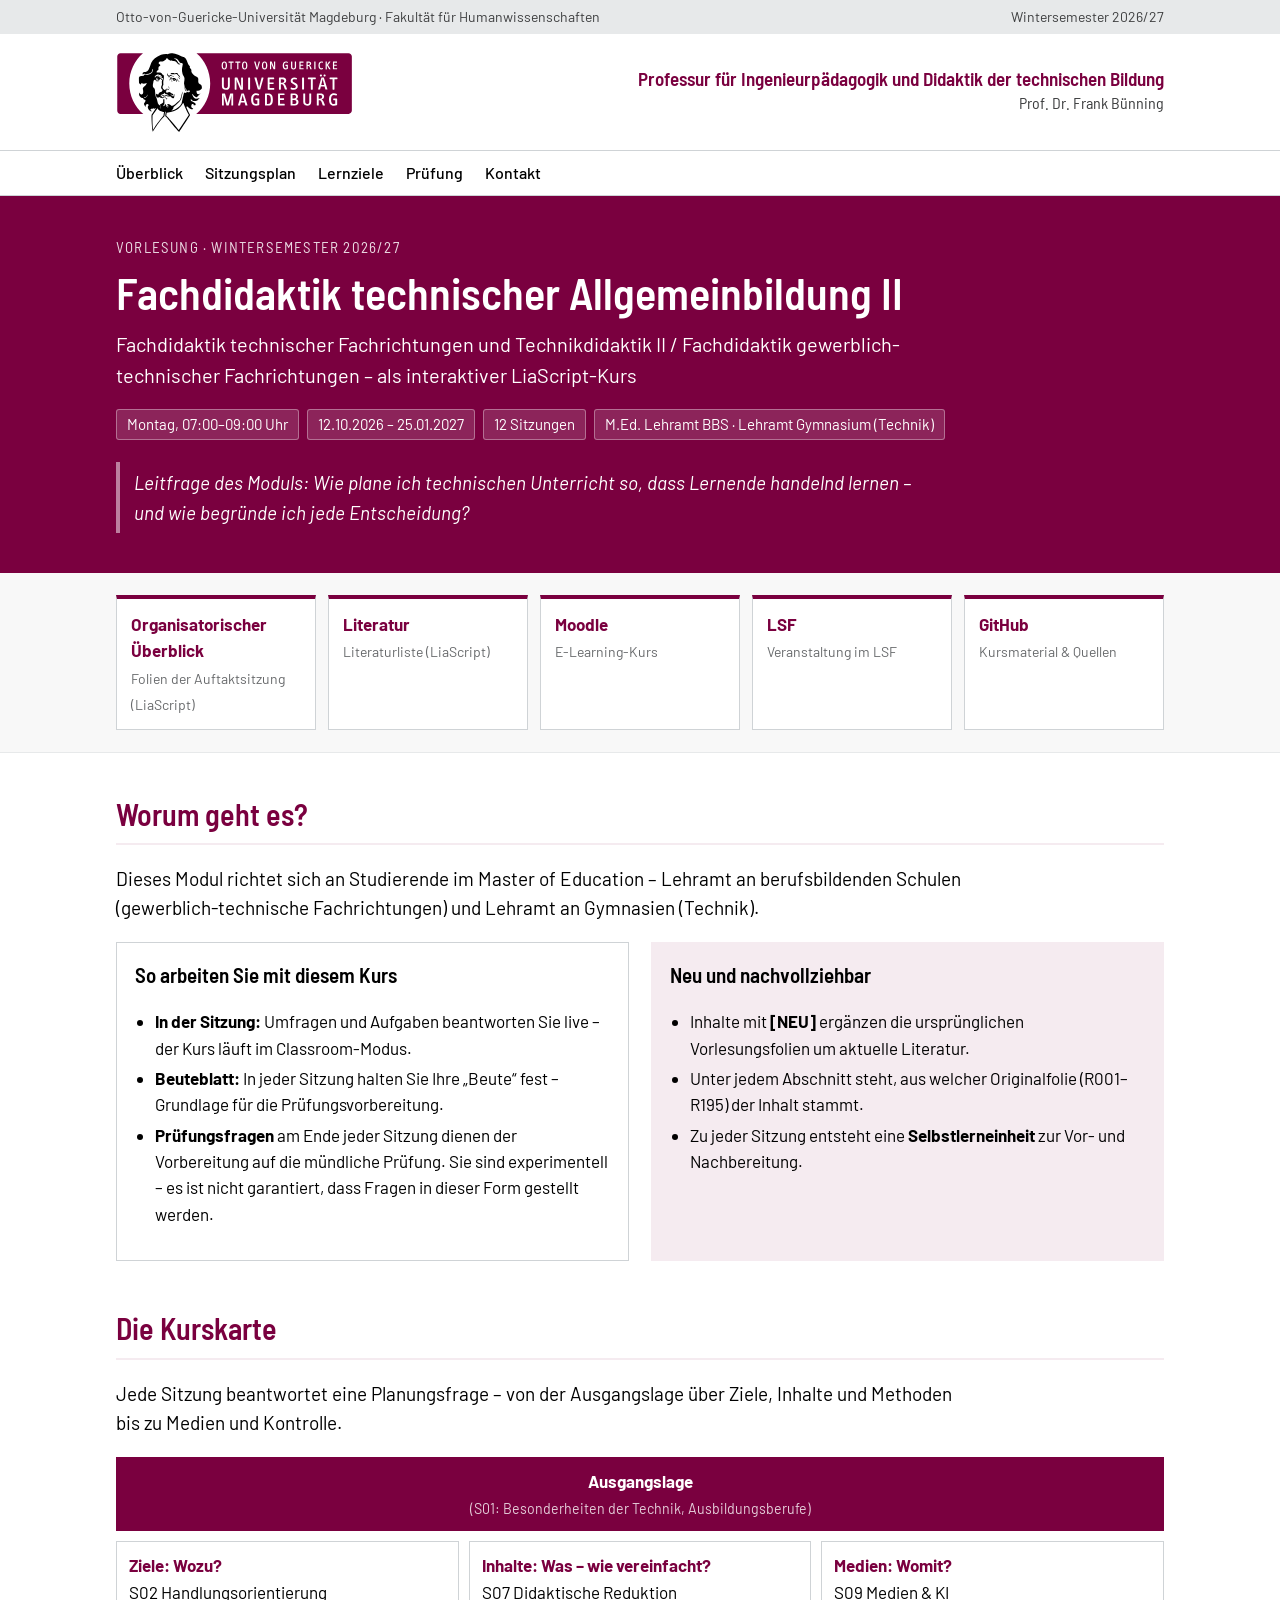
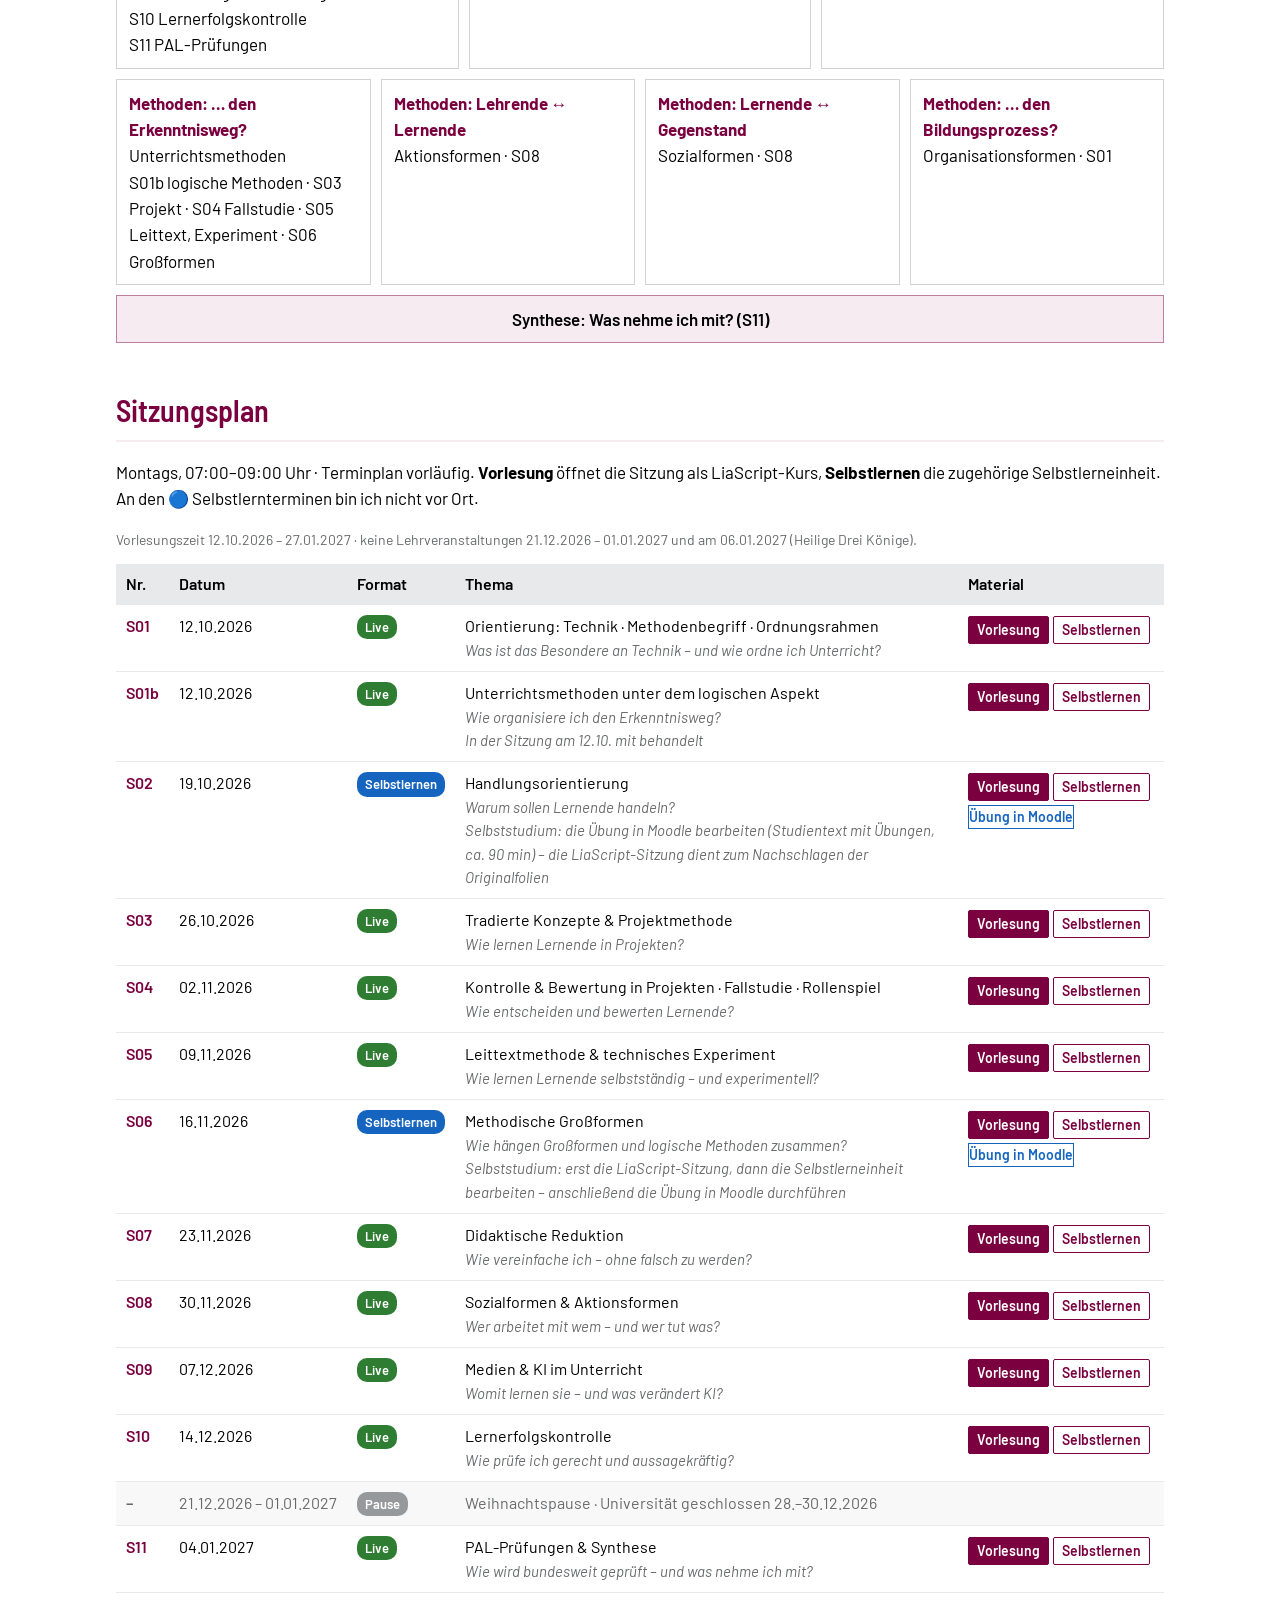
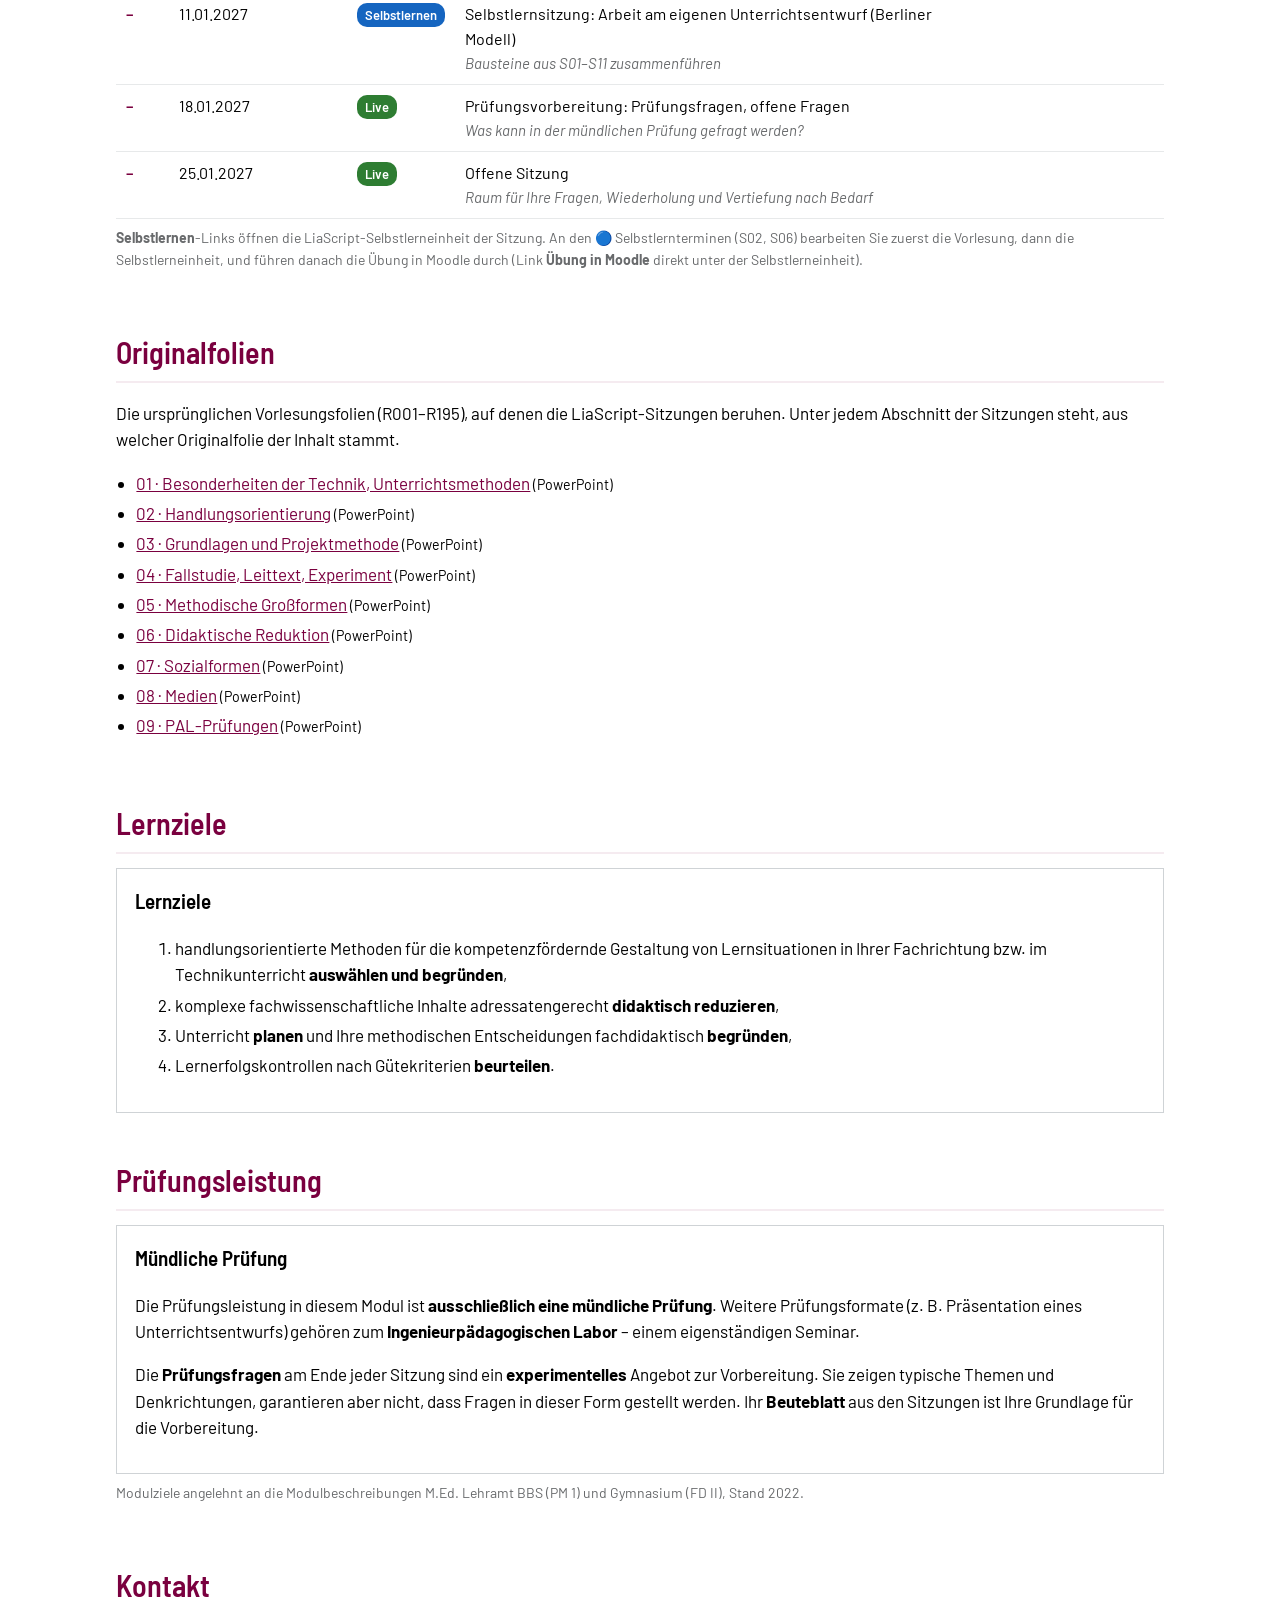
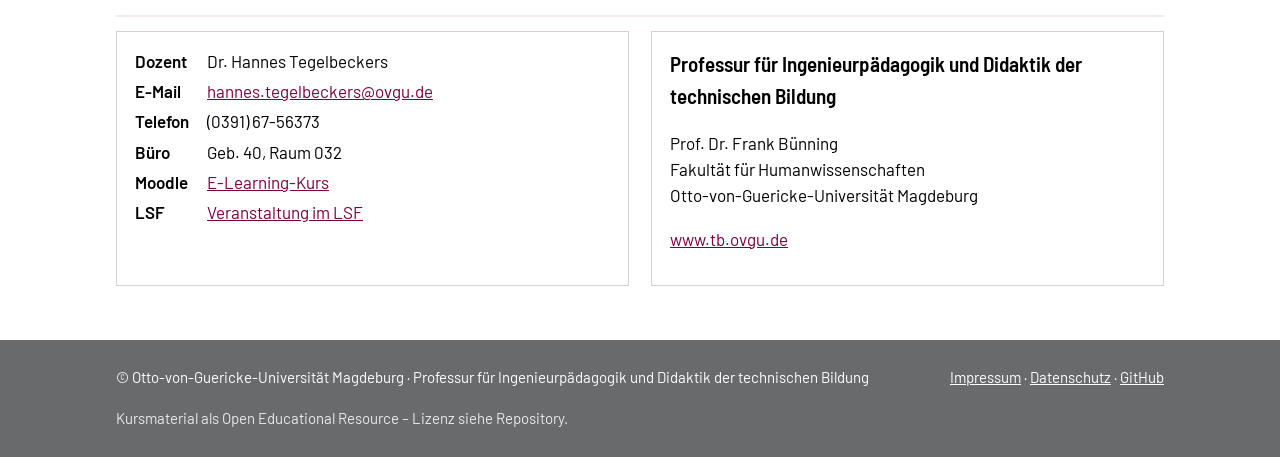
==== commit 2845b610: "Selbstlerneinheit S02 als Studientext mit Erläuterungen und Beispielen; leere Kapitelseiten gefüllt " ====
--- a/index.html
+++ b/index.html
@@ -79,7 +79,7 @@
     <thead><tr><th>Nr.</th><th>Datum</th><th>Format</th><th>Thema</th><th>Material</th></tr></thead>
     <tbody><tr><td class="no">S01</td><td class="date">12.10.2026</td><td><span class="badge live">Live</span></td><td>Orientierung: Technik · Methodenbegriff · Ordnungsrahmen<span class="q">Was ist das Besondere an Technik – und wie ordne ich Unterricht?</span></td><td class="links"><a class="lia solid" href="https://liascript.github.io/course/?https://raw.githubusercontent.com/OVGU-VET-TechEd/Fachdidaktik_technischer_Allgemeinbildung_II/main/S01_Orientierung.md" target="_blank" rel="noopener">Vorlesung</a><a class="lia" href="https://liascript.github.io/course/?https://raw.githubusercontent.com/OVGU-VET-TechEd/Fachdidaktik_technischer_Allgemeinbildung_II/main/Selflearn/S01_Orientierung.md" target="_blank" rel="noopener">Selbstlernen</a></td></tr>
 <tr><td class="no">S01b</td><td class="date">12.10.2026</td><td><span class="badge live">Live</span></td><td>Unterrichtsmethoden unter dem logischen Aspekt<span class="q">Wie organisiere ich den Erkenntnisweg?</span><span class="q">In der Sitzung am 12.10. mit behandelt</span></td><td class="links"><a class="lia solid" href="https://liascript.github.io/course/?https://raw.githubusercontent.com/OVGU-VET-TechEd/Fachdidaktik_technischer_Allgemeinbildung_II/main/S01b_Logische_Methoden.md" target="_blank" rel="noopener">Vorlesung</a><a class="lia" href="https://liascript.github.io/course/?https://raw.githubusercontent.com/OVGU-VET-TechEd/Fachdidaktik_technischer_Allgemeinbildung_II/main/Selflearn/S01b_Logische_Methoden.md" target="_blank" rel="noopener">Selbstlernen</a></td></tr>
-<tr><td class="no">S02</td><td class="date">19.10.2026</td><td><span class="badge self">Selbstlernen</span></td><td>Handlungsorientierung<span class="q">Warum sollen Lernende handeln?</span><span class="q">Selbststudium: erst die LiaScript-Sitzung, dann die Selbstlerneinheit bearbeiten – anschließend die Übung in Moodle durchführen</span></td><td class="links"><a class="lia solid" href="https://liascript.github.io/course/?https://raw.githubusercontent.com/OVGU-VET-TechEd/Fachdidaktik_technischer_Allgemeinbildung_II/main/S02_Handlungsorientierung.md" target="_blank" rel="noopener">Vorlesung</a><a class="lia" href="https://liascript.github.io/course/?https://raw.githubusercontent.com/OVGU-VET-TechEd/Fachdidaktik_technischer_Allgemeinbildung_II/main/Selflearn/S02_Handlungsorientierung.md" target="_blank" rel="noopener">Selbstlernen</a><a class="lia moodle" href="https://elearning.ovgu.de/mod/scorm/view.php?id=702165" target="_blank" rel="noopener">Übung in Moodle</a></td></tr>
+<tr><td class="no">S02</td><td class="date">19.10.2026</td><td><span class="badge self">Selbstlernen</span></td><td>Handlungsorientierung<span class="q">Warum sollen Lernende handeln?</span><span class="q">Selbststudium: die Übung in Moodle bearbeiten (Studientext mit Übungen, ca. 90 min) – die LiaScript-Sitzung dient zum Nachschlagen der Originalfolien</span></td><td class="links"><a class="lia solid" href="https://liascript.github.io/course/?https://raw.githubusercontent.com/OVGU-VET-TechEd/Fachdidaktik_technischer_Allgemeinbildung_II/main/S02_Handlungsorientierung.md" target="_blank" rel="noopener">Vorlesung</a><a class="lia" href="https://liascript.github.io/course/?https://raw.githubusercontent.com/OVGU-VET-TechEd/Fachdidaktik_technischer_Allgemeinbildung_II/main/Selflearn/S02_Handlungsorientierung.md" target="_blank" rel="noopener">Selbstlernen</a><a class="lia moodle" href="https://elearning.ovgu.de/mod/scorm/view.php?id=702165" target="_blank" rel="noopener">Übung in Moodle</a></td></tr>
 <tr><td class="no">S03</td><td class="date">26.10.2026</td><td><span class="badge live">Live</span></td><td>Tradierte Konzepte &amp; Projektmethode<span class="q">Wie lernen Lernende in Projekten?</span></td><td class="links"><a class="lia solid" href="https://liascript.github.io/course/?https://raw.githubusercontent.com/OVGU-VET-TechEd/Fachdidaktik_technischer_Allgemeinbildung_II/main/S03_Projektmethode.md" target="_blank" rel="noopener">Vorlesung</a><a class="lia" href="https://liascript.github.io/course/?https://raw.githubusercontent.com/OVGU-VET-TechEd/Fachdidaktik_technischer_Allgemeinbildung_II/main/Selflearn/S03_Projektmethode.md" target="_blank" rel="noopener">Selbstlernen</a></td></tr>
 <tr><td class="no">S04</td><td class="date">02.11.2026</td><td><span class="badge live">Live</span></td><td>Kontrolle &amp; Bewertung in Projekten · Fallstudie · Rollenspiel<span class="q">Wie entscheiden und bewerten Lernende?</span></td><td class="links"><a class="lia solid" href="https://liascript.github.io/course/?https://raw.githubusercontent.com/OVGU-VET-TechEd/Fachdidaktik_technischer_Allgemeinbildung_II/main/S04_Bewertung_Fallstudie_Rollenspiel.md" target="_blank" rel="noopener">Vorlesung</a><a class="lia" href="https://liascript.github.io/course/?https://raw.githubusercontent.com/OVGU-VET-TechEd/Fachdidaktik_technischer_Allgemeinbildung_II/main/Selflearn/S04_Bewertung_Fallstudie_Rollenspiel.md" target="_blank" rel="noopener">Selbstlernen</a></td></tr>
 <tr><td class="no">S05</td><td class="date">09.11.2026</td><td><span class="badge live">Live</span></td><td>Leittextmethode &amp; technisches Experiment<span class="q">Wie lernen Lernende selbstständig – und experimentell?</span></td><td class="links"><a class="lia solid" href="https://liascript.github.io/course/?https://raw.githubusercontent.com/OVGU-VET-TechEd/Fachdidaktik_technischer_Allgemeinbildung_II/main/S05_Leittext_Experiment.md" target="_blank" rel="noopener">Vorlesung</a><a class="lia" href="https://liascript.github.io/course/?https://raw.githubusercontent.com/OVGU-VET-TechEd/Fachdidaktik_technischer_Allgemeinbildung_II/main/Selflearn/S05_Leittext_Experiment.md" target="_blank" rel="noopener">Selbstlernen</a></td></tr>
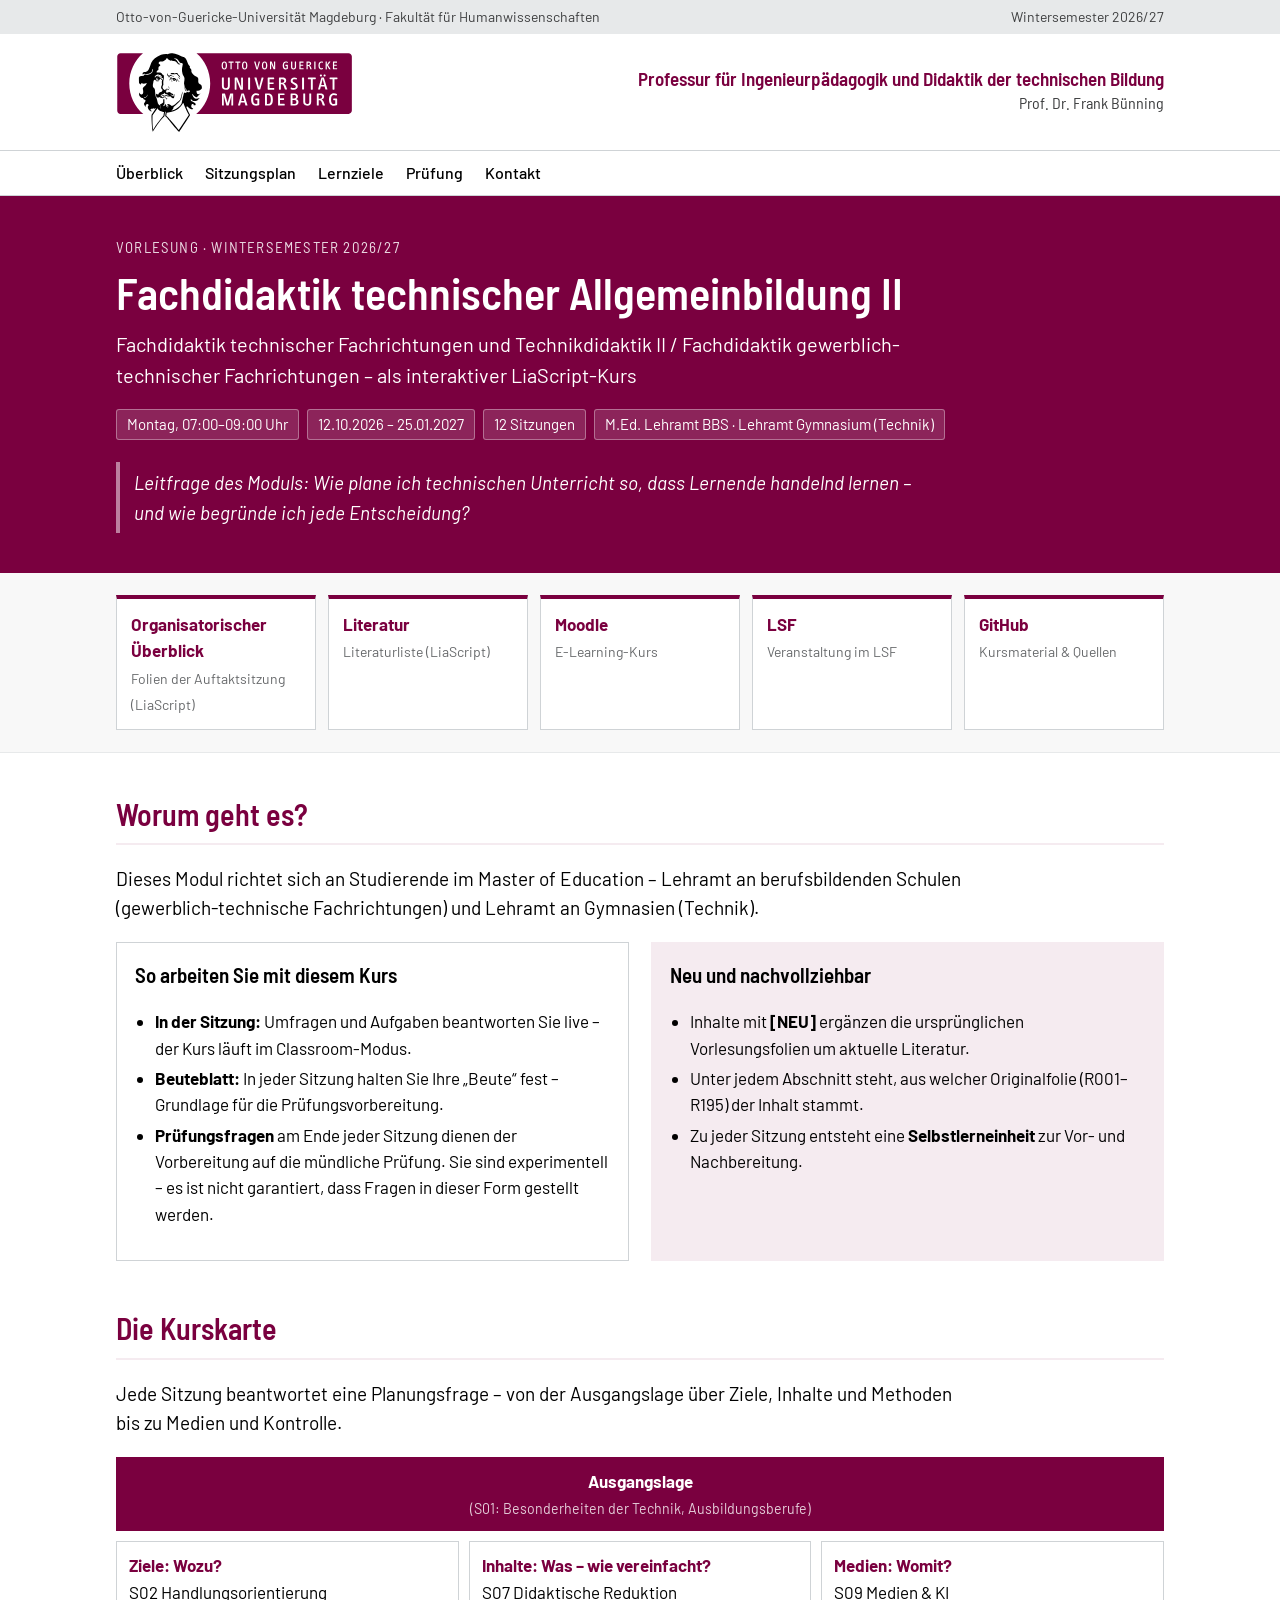
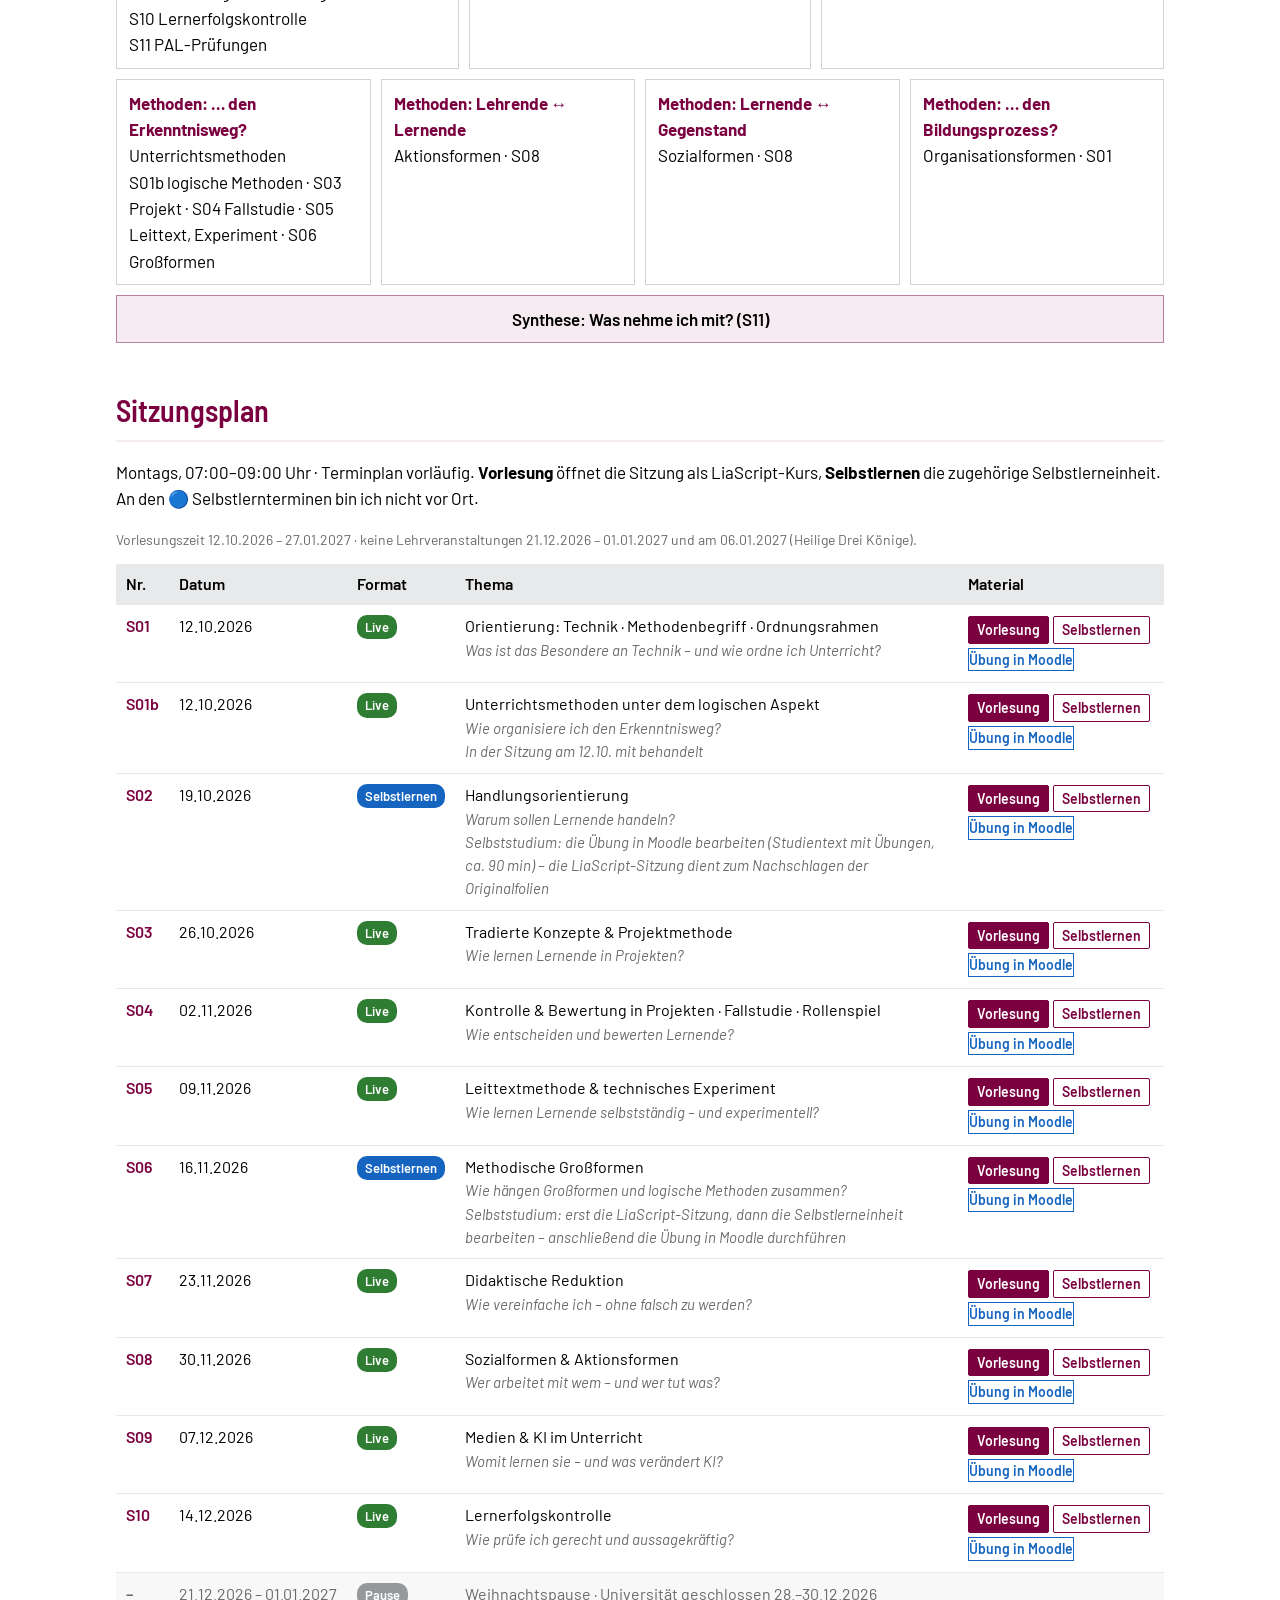
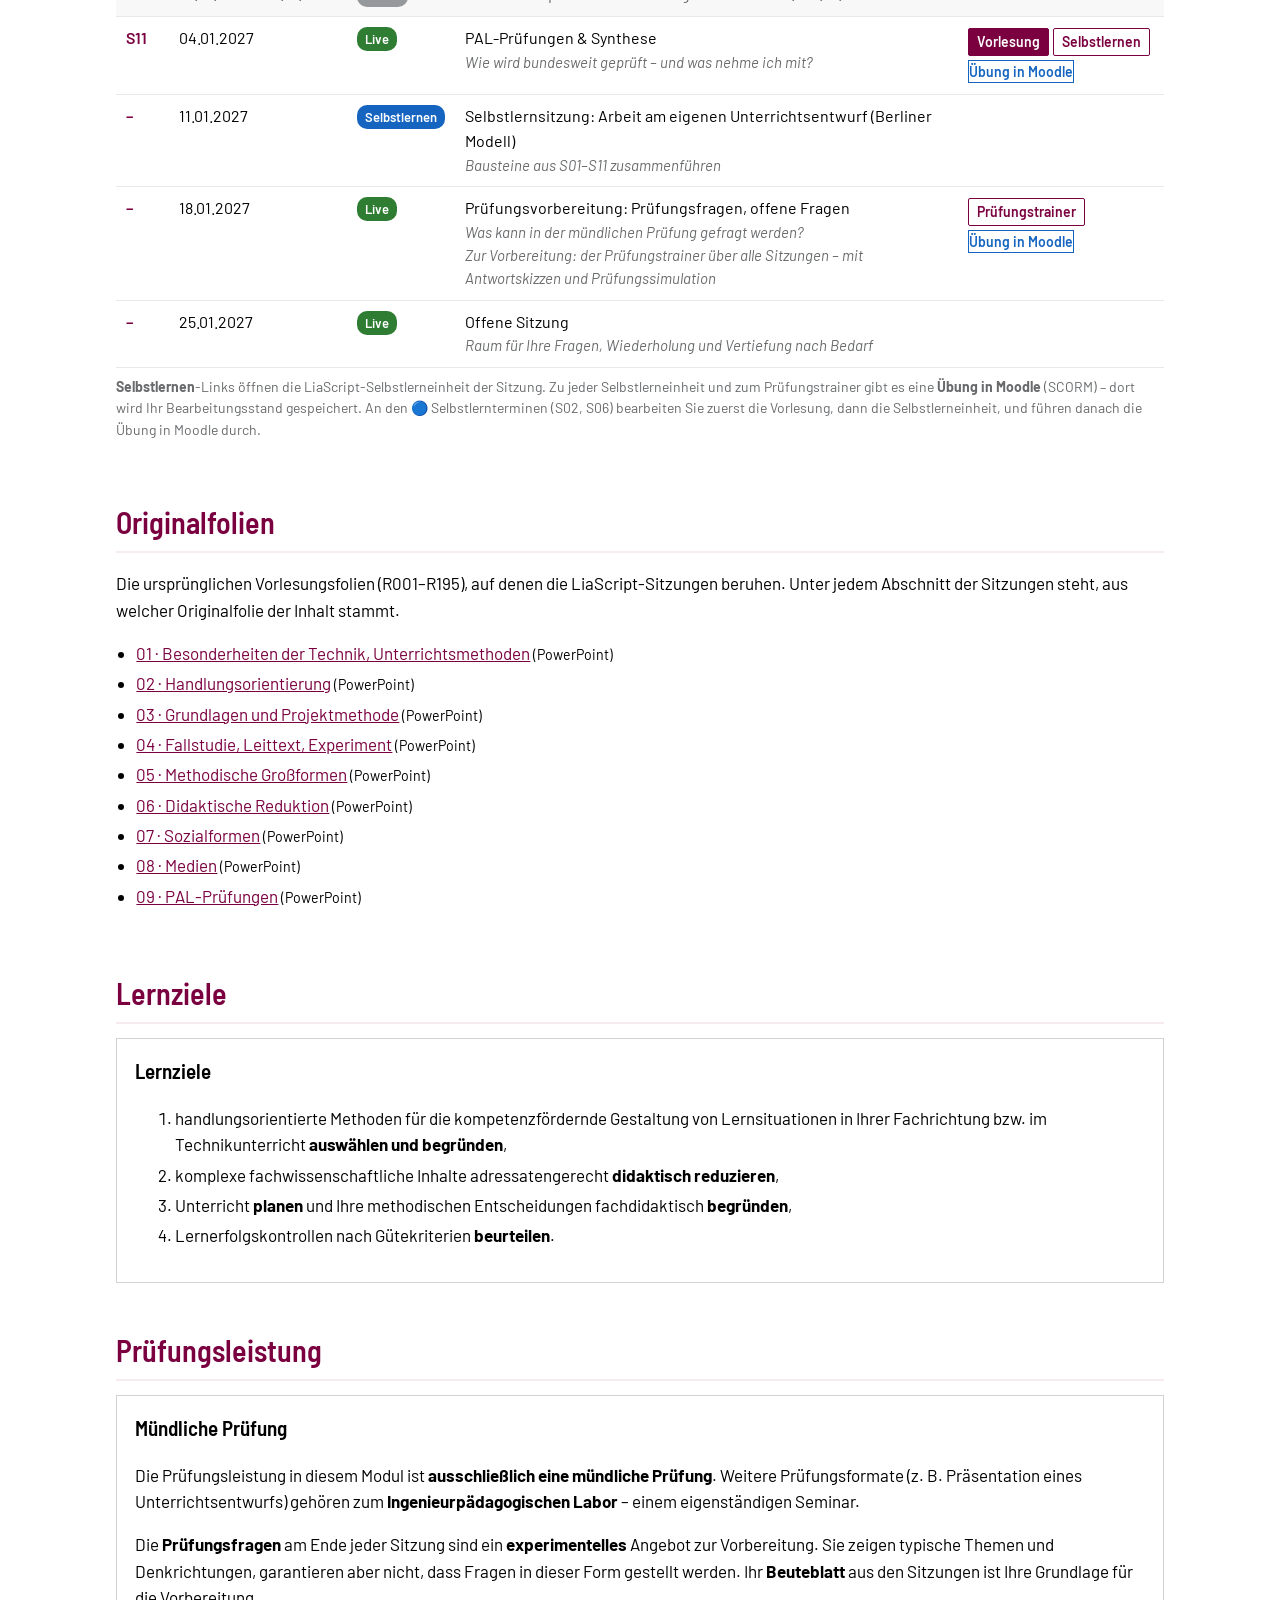
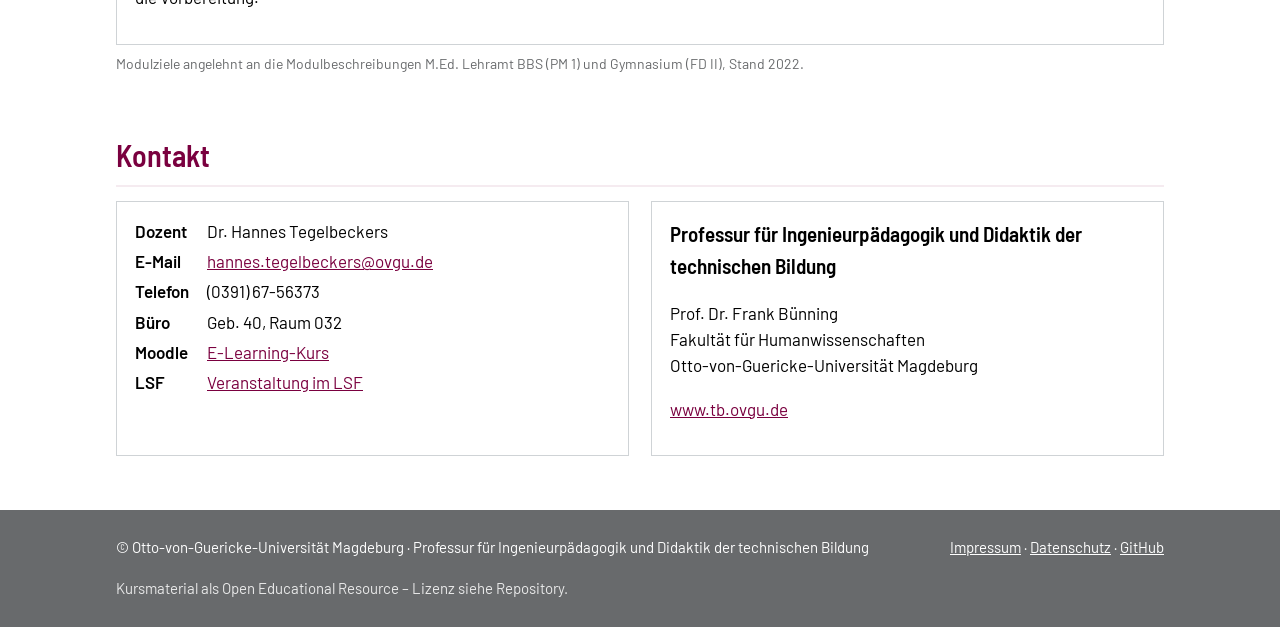
==== commit bf360a38: "Selbstlerneinheiten: Prüfungsfragen mit Antwortskizzen, Mermaid-Abbildungen, Prüfungstrainer, Moodle" ====
--- a/index.html
+++ b/index.html
@@ -77,25 +77,25 @@
   <p>Montags, 07:00–09:00 Uhr · Terminplan vorläufig. <b>Vorlesung</b> öffnet die Sitzung als LiaScript-Kurs, <b>Selbstlernen</b> die zugehörige Selbstlerneinheit. An den 🔵 Selbstlernterminen bin ich nicht vor Ort.</p><p class="legend">Vorlesungszeit 12.10.2026 – 27.01.2027 · keine Lehrveranstaltungen 21.12.2026 – 01.01.2027 und am 06.01.2027 (Heilige Drei Könige).</p>
   <div class="table-scroll"><table>
     <thead><tr><th>Nr.</th><th>Datum</th><th>Format</th><th>Thema</th><th>Material</th></tr></thead>
-    <tbody><tr><td class="no">S01</td><td class="date">12.10.2026</td><td><span class="badge live">Live</span></td><td>Orientierung: Technik · Methodenbegriff · Ordnungsrahmen<span class="q">Was ist das Besondere an Technik – und wie ordne ich Unterricht?</span></td><td class="links"><a class="lia solid" href="https://liascript.github.io/course/?https://raw.githubusercontent.com/OVGU-VET-TechEd/Fachdidaktik_technischer_Allgemeinbildung_II/main/S01_Orientierung.md" target="_blank" rel="noopener">Vorlesung</a><a class="lia" href="https://liascript.github.io/course/?https://raw.githubusercontent.com/OVGU-VET-TechEd/Fachdidaktik_technischer_Allgemeinbildung_II/main/Selflearn/S01_Orientierung.md" target="_blank" rel="noopener">Selbstlernen</a></td></tr>
-<tr><td class="no">S01b</td><td class="date">12.10.2026</td><td><span class="badge live">Live</span></td><td>Unterrichtsmethoden unter dem logischen Aspekt<span class="q">Wie organisiere ich den Erkenntnisweg?</span><span class="q">In der Sitzung am 12.10. mit behandelt</span></td><td class="links"><a class="lia solid" href="https://liascript.github.io/course/?https://raw.githubusercontent.com/OVGU-VET-TechEd/Fachdidaktik_technischer_Allgemeinbildung_II/main/S01b_Logische_Methoden.md" target="_blank" rel="noopener">Vorlesung</a><a class="lia" href="https://liascript.github.io/course/?https://raw.githubusercontent.com/OVGU-VET-TechEd/Fachdidaktik_technischer_Allgemeinbildung_II/main/Selflearn/S01b_Logische_Methoden.md" target="_blank" rel="noopener">Selbstlernen</a></td></tr>
-<tr><td class="no">S02</td><td class="date">19.10.2026</td><td><span class="badge self">Selbstlernen</span></td><td>Handlungsorientierung<span class="q">Warum sollen Lernende handeln?</span><span class="q">Selbststudium: die Übung in Moodle bearbeiten (Studientext mit Übungen, ca. 90 min) – die LiaScript-Sitzung dient zum Nachschlagen der Originalfolien</span></td><td class="links"><a class="lia solid" href="https://liascript.github.io/course/?https://raw.githubusercontent.com/OVGU-VET-TechEd/Fachdidaktik_technischer_Allgemeinbildung_II/main/S02_Handlungsorientierung.md" target="_blank" rel="noopener">Vorlesung</a><a class="lia" href="https://liascript.github.io/course/?https://raw.githubusercontent.com/OVGU-VET-TechEd/Fachdidaktik_technischer_Allgemeinbildung_II/main/Selflearn/S02_Handlungsorientierung.md" target="_blank" rel="noopener">Selbstlernen</a><a class="lia moodle" href="https://elearning.ovgu.de/mod/scorm/view.php?id=702165" target="_blank" rel="noopener">Übung in Moodle</a></td></tr>
-<tr><td class="no">S03</td><td class="date">26.10.2026</td><td><span class="badge live">Live</span></td><td>Tradierte Konzepte &amp; Projektmethode<span class="q">Wie lernen Lernende in Projekten?</span></td><td class="links"><a class="lia solid" href="https://liascript.github.io/course/?https://raw.githubusercontent.com/OVGU-VET-TechEd/Fachdidaktik_technischer_Allgemeinbildung_II/main/S03_Projektmethode.md" target="_blank" rel="noopener">Vorlesung</a><a class="lia" href="https://liascript.github.io/course/?https://raw.githubusercontent.com/OVGU-VET-TechEd/Fachdidaktik_technischer_Allgemeinbildung_II/main/Selflearn/S03_Projektmethode.md" target="_blank" rel="noopener">Selbstlernen</a></td></tr>
-<tr><td class="no">S04</td><td class="date">02.11.2026</td><td><span class="badge live">Live</span></td><td>Kontrolle &amp; Bewertung in Projekten · Fallstudie · Rollenspiel<span class="q">Wie entscheiden und bewerten Lernende?</span></td><td class="links"><a class="lia solid" href="https://liascript.github.io/course/?https://raw.githubusercontent.com/OVGU-VET-TechEd/Fachdidaktik_technischer_Allgemeinbildung_II/main/S04_Bewertung_Fallstudie_Rollenspiel.md" target="_blank" rel="noopener">Vorlesung</a><a class="lia" href="https://liascript.github.io/course/?https://raw.githubusercontent.com/OVGU-VET-TechEd/Fachdidaktik_technischer_Allgemeinbildung_II/main/Selflearn/S04_Bewertung_Fallstudie_Rollenspiel.md" target="_blank" rel="noopener">Selbstlernen</a></td></tr>
-<tr><td class="no">S05</td><td class="date">09.11.2026</td><td><span class="badge live">Live</span></td><td>Leittextmethode &amp; technisches Experiment<span class="q">Wie lernen Lernende selbstständig – und experimentell?</span></td><td class="links"><a class="lia solid" href="https://liascript.github.io/course/?https://raw.githubusercontent.com/OVGU-VET-TechEd/Fachdidaktik_technischer_Allgemeinbildung_II/main/S05_Leittext_Experiment.md" target="_blank" rel="noopener">Vorlesung</a><a class="lia" href="https://liascript.github.io/course/?https://raw.githubusercontent.com/OVGU-VET-TechEd/Fachdidaktik_technischer_Allgemeinbildung_II/main/Selflearn/S05_Leittext_Experiment.md" target="_blank" rel="noopener">Selbstlernen</a></td></tr>
-<tr><td class="no">S06</td><td class="date">16.11.2026</td><td><span class="badge self">Selbstlernen</span></td><td>Methodische Großformen<span class="q">Wie hängen Großformen und logische Methoden zusammen?</span><span class="q">Selbststudium: erst die LiaScript-Sitzung, dann die Selbstlerneinheit bearbeiten – anschließend die Übung in Moodle durchführen</span></td><td class="links"><a class="lia solid" href="https://liascript.github.io/course/?https://raw.githubusercontent.com/OVGU-VET-TechEd/Fachdidaktik_technischer_Allgemeinbildung_II/main/S06_Grossformen.md" target="_blank" rel="noopener">Vorlesung</a><a class="lia" href="https://liascript.github.io/course/?https://raw.githubusercontent.com/OVGU-VET-TechEd/Fachdidaktik_technischer_Allgemeinbildung_II/main/Selflearn/S06_Grossformen.md" target="_blank" rel="noopener">Selbstlernen</a><a class="lia moodle" href="https://elearning.ovgu.de/course/view.php?id=22041" target="_blank" rel="noopener">Übung in Moodle</a></td></tr>
-<tr><td class="no">S07</td><td class="date">23.11.2026</td><td><span class="badge live">Live</span></td><td>Didaktische Reduktion<span class="q">Wie vereinfache ich – ohne falsch zu werden?</span></td><td class="links"><a class="lia solid" href="https://liascript.github.io/course/?https://raw.githubusercontent.com/OVGU-VET-TechEd/Fachdidaktik_technischer_Allgemeinbildung_II/main/S07_Didaktische_Reduktion.md" target="_blank" rel="noopener">Vorlesung</a><a class="lia" href="https://liascript.github.io/course/?https://raw.githubusercontent.com/OVGU-VET-TechEd/Fachdidaktik_technischer_Allgemeinbildung_II/main/Selflearn/S07_Didaktische_Reduktion.md" target="_blank" rel="noopener">Selbstlernen</a></td></tr>
-<tr><td class="no">S08</td><td class="date">30.11.2026</td><td><span class="badge live">Live</span></td><td>Sozialformen &amp; Aktionsformen<span class="q">Wer arbeitet mit wem – und wer tut was?</span></td><td class="links"><a class="lia solid" href="https://liascript.github.io/course/?https://raw.githubusercontent.com/OVGU-VET-TechEd/Fachdidaktik_technischer_Allgemeinbildung_II/main/S08_Sozialformen_Aktionsformen.md" target="_blank" rel="noopener">Vorlesung</a><a class="lia" href="https://liascript.github.io/course/?https://raw.githubusercontent.com/OVGU-VET-TechEd/Fachdidaktik_technischer_Allgemeinbildung_II/main/Selflearn/S08_Sozialformen_Aktionsformen.md" target="_blank" rel="noopener">Selbstlernen</a></td></tr>
-<tr><td class="no">S09</td><td class="date">07.12.2026</td><td><span class="badge live">Live</span></td><td>Medien &amp; KI im Unterricht<span class="q">Womit lernen sie – und was verändert KI?</span></td><td class="links"><a class="lia solid" href="https://liascript.github.io/course/?https://raw.githubusercontent.com/OVGU-VET-TechEd/Fachdidaktik_technischer_Allgemeinbildung_II/main/S09_Medien_KI.md" target="_blank" rel="noopener">Vorlesung</a><a class="lia" href="https://liascript.github.io/course/?https://raw.githubusercontent.com/OVGU-VET-TechEd/Fachdidaktik_technischer_Allgemeinbildung_II/main/Selflearn/S09_Medien_KI.md" target="_blank" rel="noopener">Selbstlernen</a></td></tr>
-<tr><td class="no">S10</td><td class="date">14.12.2026</td><td><span class="badge live">Live</span></td><td>Lernerfolgskontrolle<span class="q">Wie prüfe ich gerecht und aussagekräftig?</span></td><td class="links"><a class="lia solid" href="https://liascript.github.io/course/?https://raw.githubusercontent.com/OVGU-VET-TechEd/Fachdidaktik_technischer_Allgemeinbildung_II/main/S10_Lernerfolgskontrolle.md" target="_blank" rel="noopener">Vorlesung</a><a class="lia" href="https://liascript.github.io/course/?https://raw.githubusercontent.com/OVGU-VET-TechEd/Fachdidaktik_technischer_Allgemeinbildung_II/main/Selflearn/S10_Lernerfolgskontrolle.md" target="_blank" rel="noopener">Selbstlernen</a></td></tr>
+    <tbody><tr><td class="no">S01</td><td class="date">12.10.2026</td><td><span class="badge live">Live</span></td><td>Orientierung: Technik · Methodenbegriff · Ordnungsrahmen<span class="q">Was ist das Besondere an Technik – und wie ordne ich Unterricht?</span></td><td class="links"><a class="lia solid" href="https://liascript.github.io/course/?https://raw.githubusercontent.com/OVGU-VET-TechEd/Fachdidaktik_technischer_Allgemeinbildung_II/main/S01_Orientierung.md" target="_blank" rel="noopener">Vorlesung</a><a class="lia" href="https://liascript.github.io/course/?https://raw.githubusercontent.com/OVGU-VET-TechEd/Fachdidaktik_technischer_Allgemeinbildung_II/main/Selflearn/S01_Orientierung.md" target="_blank" rel="noopener">Selbstlernen</a><a class="lia moodle" href="https://elearning.ovgu.de/mod/scorm/view.php?id=707261" target="_blank" rel="noopener">Übung in Moodle</a></td></tr>
+<tr><td class="no">S01b</td><td class="date">12.10.2026</td><td><span class="badge live">Live</span></td><td>Unterrichtsmethoden unter dem logischen Aspekt<span class="q">Wie organisiere ich den Erkenntnisweg?</span><span class="q">In der Sitzung am 12.10. mit behandelt</span></td><td class="links"><a class="lia solid" href="https://liascript.github.io/course/?https://raw.githubusercontent.com/OVGU-VET-TechEd/Fachdidaktik_technischer_Allgemeinbildung_II/main/S01b_Logische_Methoden.md" target="_blank" rel="noopener">Vorlesung</a><a class="lia" href="https://liascript.github.io/course/?https://raw.githubusercontent.com/OVGU-VET-TechEd/Fachdidaktik_technischer_Allgemeinbildung_II/main/Selflearn/S01b_Logische_Methoden.md" target="_blank" rel="noopener">Selbstlernen</a><a class="lia moodle" href="https://elearning.ovgu.de/mod/scorm/view.php?id=707262" target="_blank" rel="noopener">Übung in Moodle</a></td></tr>
+<tr><td class="no">S02</td><td class="date">19.10.2026</td><td><span class="badge self">Selbstlernen</span></td><td>Handlungsorientierung<span class="q">Warum sollen Lernende handeln?</span><span class="q">Selbststudium: die Übung in Moodle bearbeiten (Studientext mit Übungen, ca. 90 min) – die LiaScript-Sitzung dient zum Nachschlagen der Originalfolien</span></td><td class="links"><a class="lia solid" href="https://liascript.github.io/course/?https://raw.githubusercontent.com/OVGU-VET-TechEd/Fachdidaktik_technischer_Allgemeinbildung_II/main/S02_Handlungsorientierung.md" target="_blank" rel="noopener">Vorlesung</a><a class="lia" href="https://liascript.github.io/course/?https://raw.githubusercontent.com/OVGU-VET-TechEd/Fachdidaktik_technischer_Allgemeinbildung_II/main/Selflearn/S02_Handlungsorientierung.md" target="_blank" rel="noopener">Selbstlernen</a><a class="lia moodle" href="https://elearning.ovgu.de/mod/scorm/view.php?id=707263" target="_blank" rel="noopener">Übung in Moodle</a></td></tr>
+<tr><td class="no">S03</td><td class="date">26.10.2026</td><td><span class="badge live">Live</span></td><td>Tradierte Konzepte &amp; Projektmethode<span class="q">Wie lernen Lernende in Projekten?</span></td><td class="links"><a class="lia solid" href="https://liascript.github.io/course/?https://raw.githubusercontent.com/OVGU-VET-TechEd/Fachdidaktik_technischer_Allgemeinbildung_II/main/S03_Projektmethode.md" target="_blank" rel="noopener">Vorlesung</a><a class="lia" href="https://liascript.github.io/course/?https://raw.githubusercontent.com/OVGU-VET-TechEd/Fachdidaktik_technischer_Allgemeinbildung_II/main/Selflearn/S03_Projektmethode.md" target="_blank" rel="noopener">Selbstlernen</a><a class="lia moodle" href="https://elearning.ovgu.de/mod/scorm/view.php?id=707264" target="_blank" rel="noopener">Übung in Moodle</a></td></tr>
+<tr><td class="no">S04</td><td class="date">02.11.2026</td><td><span class="badge live">Live</span></td><td>Kontrolle &amp; Bewertung in Projekten · Fallstudie · Rollenspiel<span class="q">Wie entscheiden und bewerten Lernende?</span></td><td class="links"><a class="lia solid" href="https://liascript.github.io/course/?https://raw.githubusercontent.com/OVGU-VET-TechEd/Fachdidaktik_technischer_Allgemeinbildung_II/main/S04_Bewertung_Fallstudie_Rollenspiel.md" target="_blank" rel="noopener">Vorlesung</a><a class="lia" href="https://liascript.github.io/course/?https://raw.githubusercontent.com/OVGU-VET-TechEd/Fachdidaktik_technischer_Allgemeinbildung_II/main/Selflearn/S04_Bewertung_Fallstudie_Rollenspiel.md" target="_blank" rel="noopener">Selbstlernen</a><a class="lia moodle" href="https://elearning.ovgu.de/mod/scorm/view.php?id=707265" target="_blank" rel="noopener">Übung in Moodle</a></td></tr>
+<tr><td class="no">S05</td><td class="date">09.11.2026</td><td><span class="badge live">Live</span></td><td>Leittextmethode &amp; technisches Experiment<span class="q">Wie lernen Lernende selbstständig – und experimentell?</span></td><td class="links"><a class="lia solid" href="https://liascript.github.io/course/?https://raw.githubusercontent.com/OVGU-VET-TechEd/Fachdidaktik_technischer_Allgemeinbildung_II/main/S05_Leittext_Experiment.md" target="_blank" rel="noopener">Vorlesung</a><a class="lia" href="https://liascript.github.io/course/?https://raw.githubusercontent.com/OVGU-VET-TechEd/Fachdidaktik_technischer_Allgemeinbildung_II/main/Selflearn/S05_Leittext_Experiment.md" target="_blank" rel="noopener">Selbstlernen</a><a class="lia moodle" href="https://elearning.ovgu.de/mod/scorm/view.php?id=707266" target="_blank" rel="noopener">Übung in Moodle</a></td></tr>
+<tr><td class="no">S06</td><td class="date">16.11.2026</td><td><span class="badge self">Selbstlernen</span></td><td>Methodische Großformen<span class="q">Wie hängen Großformen und logische Methoden zusammen?</span><span class="q">Selbststudium: erst die LiaScript-Sitzung, dann die Selbstlerneinheit bearbeiten – anschließend die Übung in Moodle durchführen</span></td><td class="links"><a class="lia solid" href="https://liascript.github.io/course/?https://raw.githubusercontent.com/OVGU-VET-TechEd/Fachdidaktik_technischer_Allgemeinbildung_II/main/S06_Grossformen.md" target="_blank" rel="noopener">Vorlesung</a><a class="lia" href="https://liascript.github.io/course/?https://raw.githubusercontent.com/OVGU-VET-TechEd/Fachdidaktik_technischer_Allgemeinbildung_II/main/Selflearn/S06_Grossformen.md" target="_blank" rel="noopener">Selbstlernen</a><a class="lia moodle" href="https://elearning.ovgu.de/mod/scorm/view.php?id=707267" target="_blank" rel="noopener">Übung in Moodle</a></td></tr>
+<tr><td class="no">S07</td><td class="date">23.11.2026</td><td><span class="badge live">Live</span></td><td>Didaktische Reduktion<span class="q">Wie vereinfache ich – ohne falsch zu werden?</span></td><td class="links"><a class="lia solid" href="https://liascript.github.io/course/?https://raw.githubusercontent.com/OVGU-VET-TechEd/Fachdidaktik_technischer_Allgemeinbildung_II/main/S07_Didaktische_Reduktion.md" target="_blank" rel="noopener">Vorlesung</a><a class="lia" href="https://liascript.github.io/course/?https://raw.githubusercontent.com/OVGU-VET-TechEd/Fachdidaktik_technischer_Allgemeinbildung_II/main/Selflearn/S07_Didaktische_Reduktion.md" target="_blank" rel="noopener">Selbstlernen</a><a class="lia moodle" href="https://elearning.ovgu.de/mod/scorm/view.php?id=707268" target="_blank" rel="noopener">Übung in Moodle</a></td></tr>
+<tr><td class="no">S08</td><td class="date">30.11.2026</td><td><span class="badge live">Live</span></td><td>Sozialformen &amp; Aktionsformen<span class="q">Wer arbeitet mit wem – und wer tut was?</span></td><td class="links"><a class="lia solid" href="https://liascript.github.io/course/?https://raw.githubusercontent.com/OVGU-VET-TechEd/Fachdidaktik_technischer_Allgemeinbildung_II/main/S08_Sozialformen_Aktionsformen.md" target="_blank" rel="noopener">Vorlesung</a><a class="lia" href="https://liascript.github.io/course/?https://raw.githubusercontent.com/OVGU-VET-TechEd/Fachdidaktik_technischer_Allgemeinbildung_II/main/Selflearn/S08_Sozialformen_Aktionsformen.md" target="_blank" rel="noopener">Selbstlernen</a><a class="lia moodle" href="https://elearning.ovgu.de/mod/scorm/view.php?id=707269" target="_blank" rel="noopener">Übung in Moodle</a></td></tr>
+<tr><td class="no">S09</td><td class="date">07.12.2026</td><td><span class="badge live">Live</span></td><td>Medien &amp; KI im Unterricht<span class="q">Womit lernen sie – und was verändert KI?</span></td><td class="links"><a class="lia solid" href="https://liascript.github.io/course/?https://raw.githubusercontent.com/OVGU-VET-TechEd/Fachdidaktik_technischer_Allgemeinbildung_II/main/S09_Medien_KI.md" target="_blank" rel="noopener">Vorlesung</a><a class="lia" href="https://liascript.github.io/course/?https://raw.githubusercontent.com/OVGU-VET-TechEd/Fachdidaktik_technischer_Allgemeinbildung_II/main/Selflearn/S09_Medien_KI.md" target="_blank" rel="noopener">Selbstlernen</a><a class="lia moodle" href="https://elearning.ovgu.de/mod/scorm/view.php?id=707270" target="_blank" rel="noopener">Übung in Moodle</a></td></tr>
+<tr><td class="no">S10</td><td class="date">14.12.2026</td><td><span class="badge live">Live</span></td><td>Lernerfolgskontrolle<span class="q">Wie prüfe ich gerecht und aussagekräftig?</span></td><td class="links"><a class="lia solid" href="https://liascript.github.io/course/?https://raw.githubusercontent.com/OVGU-VET-TechEd/Fachdidaktik_technischer_Allgemeinbildung_II/main/S10_Lernerfolgskontrolle.md" target="_blank" rel="noopener">Vorlesung</a><a class="lia" href="https://liascript.github.io/course/?https://raw.githubusercontent.com/OVGU-VET-TechEd/Fachdidaktik_technischer_Allgemeinbildung_II/main/Selflearn/S10_Lernerfolgskontrolle.md" target="_blank" rel="noopener">Selbstlernen</a><a class="lia moodle" href="https://elearning.ovgu.de/mod/scorm/view.php?id=707272" target="_blank" rel="noopener">Übung in Moodle</a></td></tr>
 <tr class="pause"><td class="no">–</td><td class="date">21.12.2026 – 01.01.2027</td><td><span class="badge pause">Pause</span></td><td colspan="2">Weihnachtspause · Universität geschlossen 28.–30.12.2026</td></tr>
-<tr><td class="no">S11</td><td class="date">04.01.2027</td><td><span class="badge live">Live</span></td><td>PAL-Prüfungen &amp; Synthese<span class="q">Wie wird bundesweit geprüft – und was nehme ich mit?</span></td><td class="links"><a class="lia solid" href="https://liascript.github.io/course/?https://raw.githubusercontent.com/OVGU-VET-TechEd/Fachdidaktik_technischer_Allgemeinbildung_II/main/S11_PAL_Synthese.md" target="_blank" rel="noopener">Vorlesung</a><a class="lia" href="https://liascript.github.io/course/?https://raw.githubusercontent.com/OVGU-VET-TechEd/Fachdidaktik_technischer_Allgemeinbildung_II/main/Selflearn/S11_PAL_Synthese.md" target="_blank" rel="noopener">Selbstlernen</a></td></tr>
+<tr><td class="no">S11</td><td class="date">04.01.2027</td><td><span class="badge live">Live</span></td><td>PAL-Prüfungen &amp; Synthese<span class="q">Wie wird bundesweit geprüft – und was nehme ich mit?</span></td><td class="links"><a class="lia solid" href="https://liascript.github.io/course/?https://raw.githubusercontent.com/OVGU-VET-TechEd/Fachdidaktik_technischer_Allgemeinbildung_II/main/S11_PAL_Synthese.md" target="_blank" rel="noopener">Vorlesung</a><a class="lia" href="https://liascript.github.io/course/?https://raw.githubusercontent.com/OVGU-VET-TechEd/Fachdidaktik_technischer_Allgemeinbildung_II/main/Selflearn/S11_PAL_Synthese.md" target="_blank" rel="noopener">Selbstlernen</a><a class="lia moodle" href="https://elearning.ovgu.de/mod/scorm/view.php?id=707273" target="_blank" rel="noopener">Übung in Moodle</a></td></tr>
 <tr><td class="no">–</td><td class="date">11.01.2027</td><td><span class="badge self">Selbstlernen</span></td><td>Selbstlernsitzung: Arbeit am eigenen Unterrichtsentwurf (Berliner Modell)<span class="q">Bausteine aus S01–S11 zusammenführen</span></td><td class="links"></td></tr>
-<tr><td class="no">–</td><td class="date">18.01.2027</td><td><span class="badge live">Live</span></td><td>Prüfungsvorbereitung: Prüfungsfragen, offene Fragen<span class="q">Was kann in der mündlichen Prüfung gefragt werden?</span></td><td class="links"></td></tr>
+<tr><td class="no">–</td><td class="date">18.01.2027</td><td><span class="badge live">Live</span></td><td>Prüfungsvorbereitung: Prüfungsfragen, offene Fragen<span class="q">Was kann in der mündlichen Prüfung gefragt werden?</span><span class="q">Zur Vorbereitung: der Prüfungstrainer über alle Sitzungen – mit Antwortskizzen und Prüfungssimulation</span></td><td class="links"><a class="lia" href="https://liascript.github.io/course/?https://raw.githubusercontent.com/OVGU-VET-TechEd/Fachdidaktik_technischer_Allgemeinbildung_II/main/Selflearn/Pruefungstrainer.md" target="_blank" rel="noopener">Prüfungstrainer</a><a class="lia moodle" href="https://elearning.ovgu.de/mod/scorm/view.php?id=707260" target="_blank" rel="noopener">Übung in Moodle</a></td></tr>
 <tr><td class="no">–</td><td class="date">25.01.2027</td><td><span class="badge live">Live</span></td><td>Offene Sitzung<span class="q">Raum für Ihre Fragen, Wiederholung und Vertiefung nach Bedarf</span></td><td class="links"></td></tr>
 </tbody>
   </table></div>
-  <p class="legend"><b>Selbstlernen</b>-Links öffnen die LiaScript-Selbstlerneinheit der Sitzung. An den 🔵 Selbstlernterminen (S02, S06) bearbeiten Sie zuerst die Vorlesung, dann die Selbstlerneinheit, und führen danach die Übung in Moodle durch (Link <b>Übung in Moodle</b> direkt unter der Selbstlerneinheit).</p>
+  <p class="legend"><b>Selbstlernen</b>-Links öffnen die LiaScript-Selbstlerneinheit der Sitzung. Zu jeder Selbstlerneinheit und zum Prüfungstrainer gibt es eine <b>Übung in Moodle</b> (SCORM) – dort wird Ihr Bearbeitungsstand gespeichert. An den 🔵 Selbstlernterminen (S02, S06) bearbeiten Sie zuerst die Vorlesung, dann die Selbstlerneinheit, und führen danach die Übung in Moodle durch.</p>
   
 </section>
 
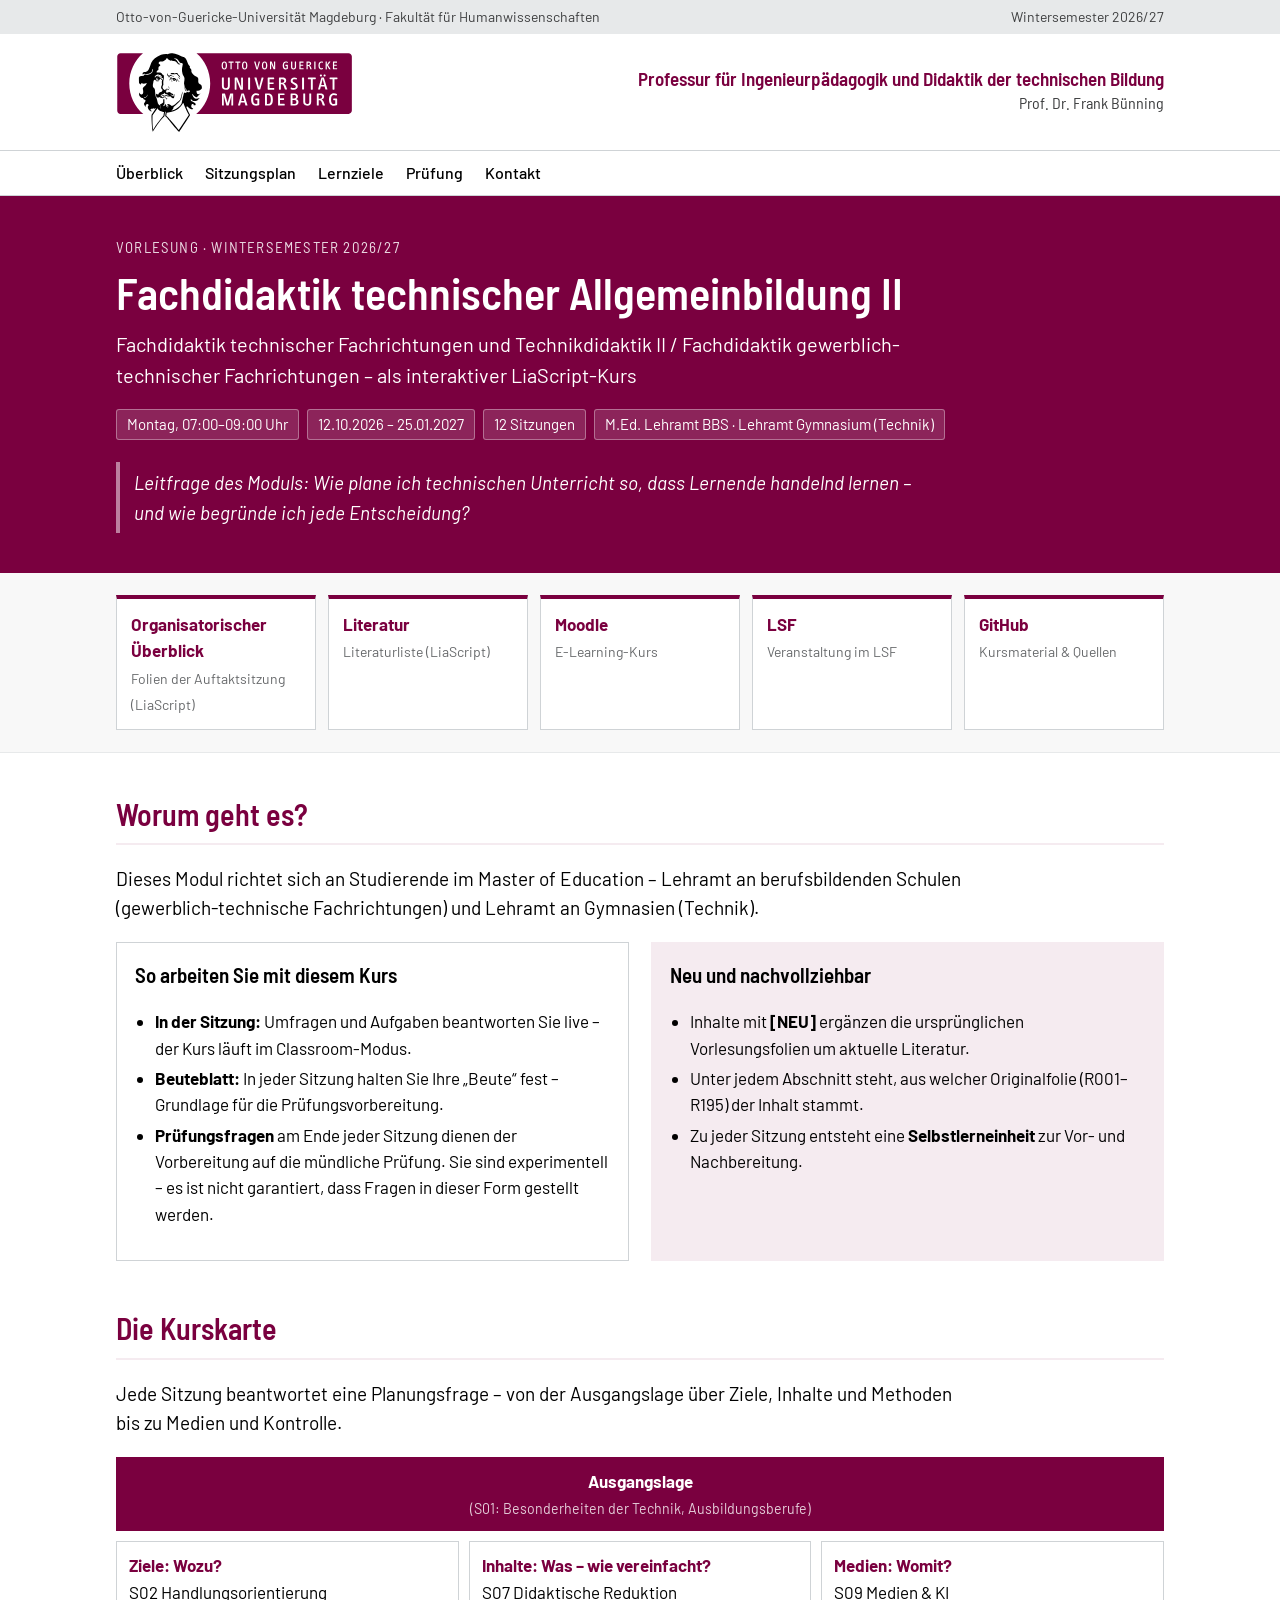
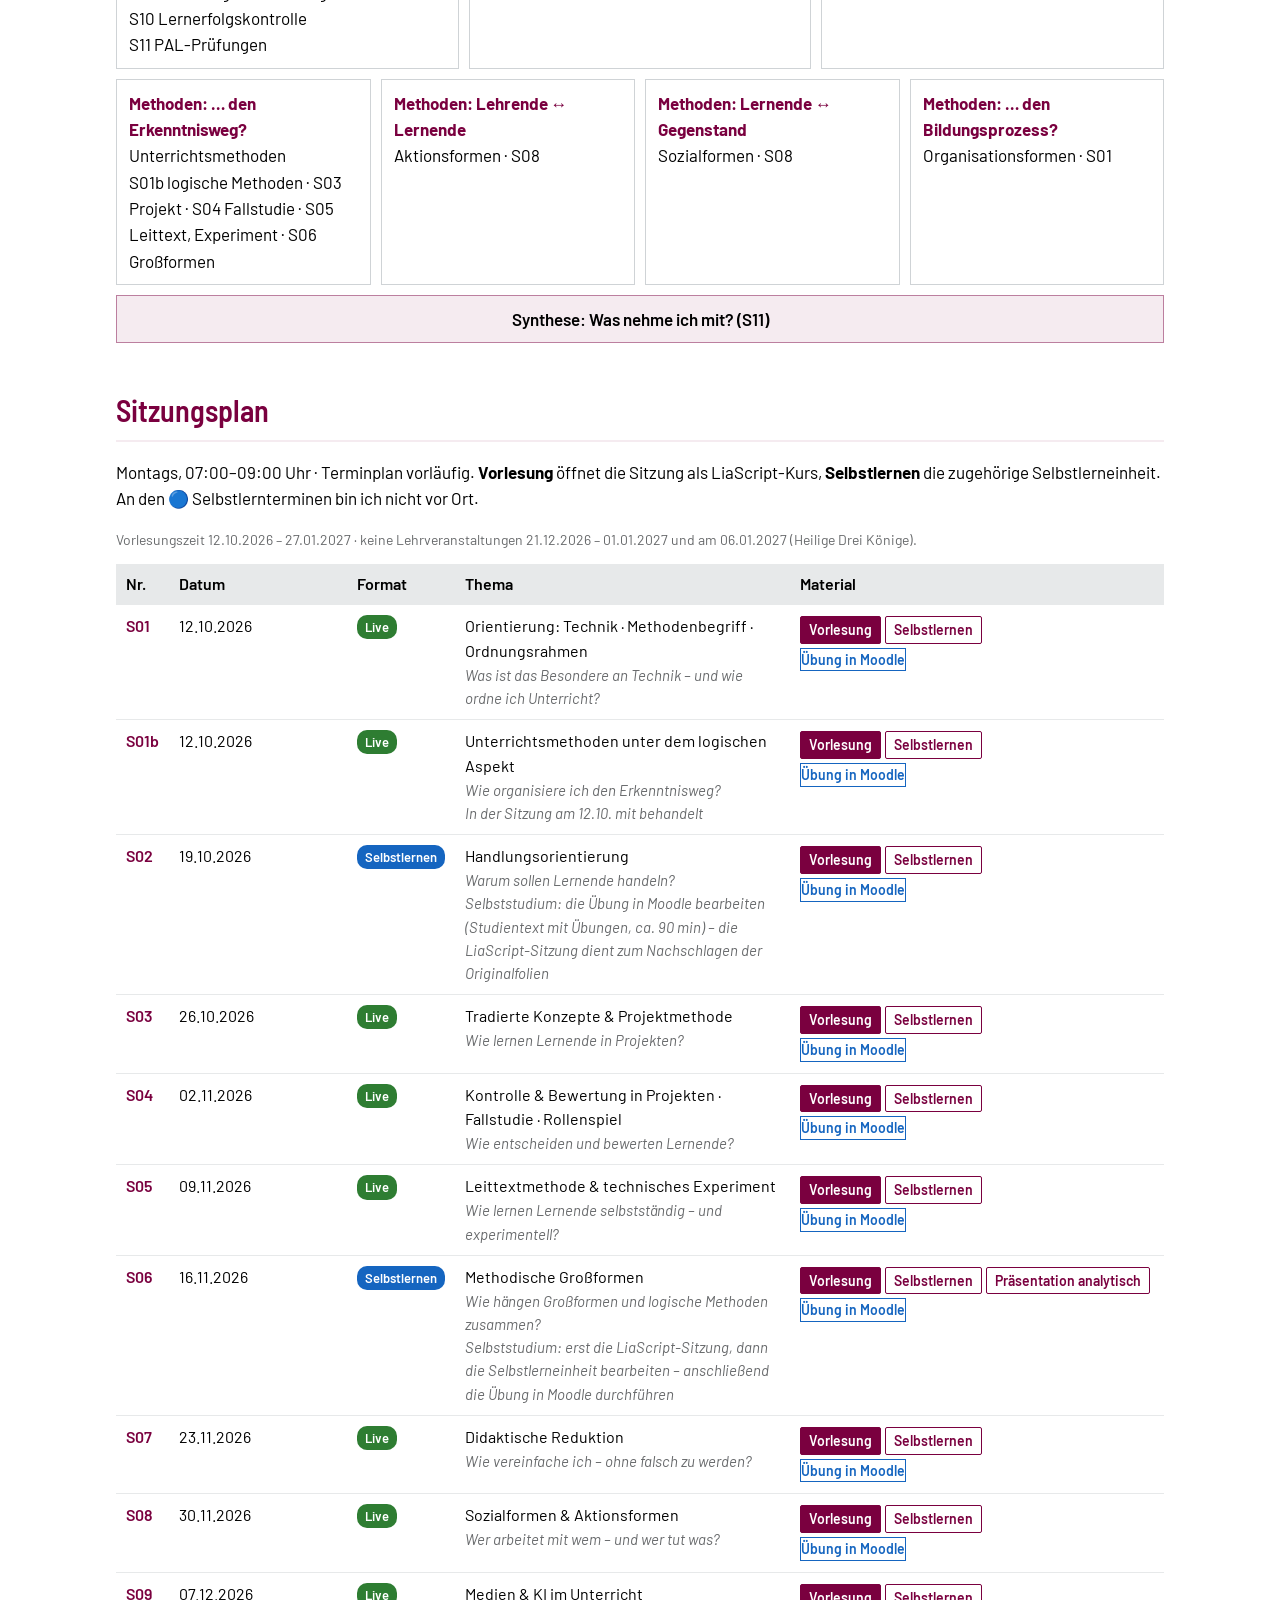
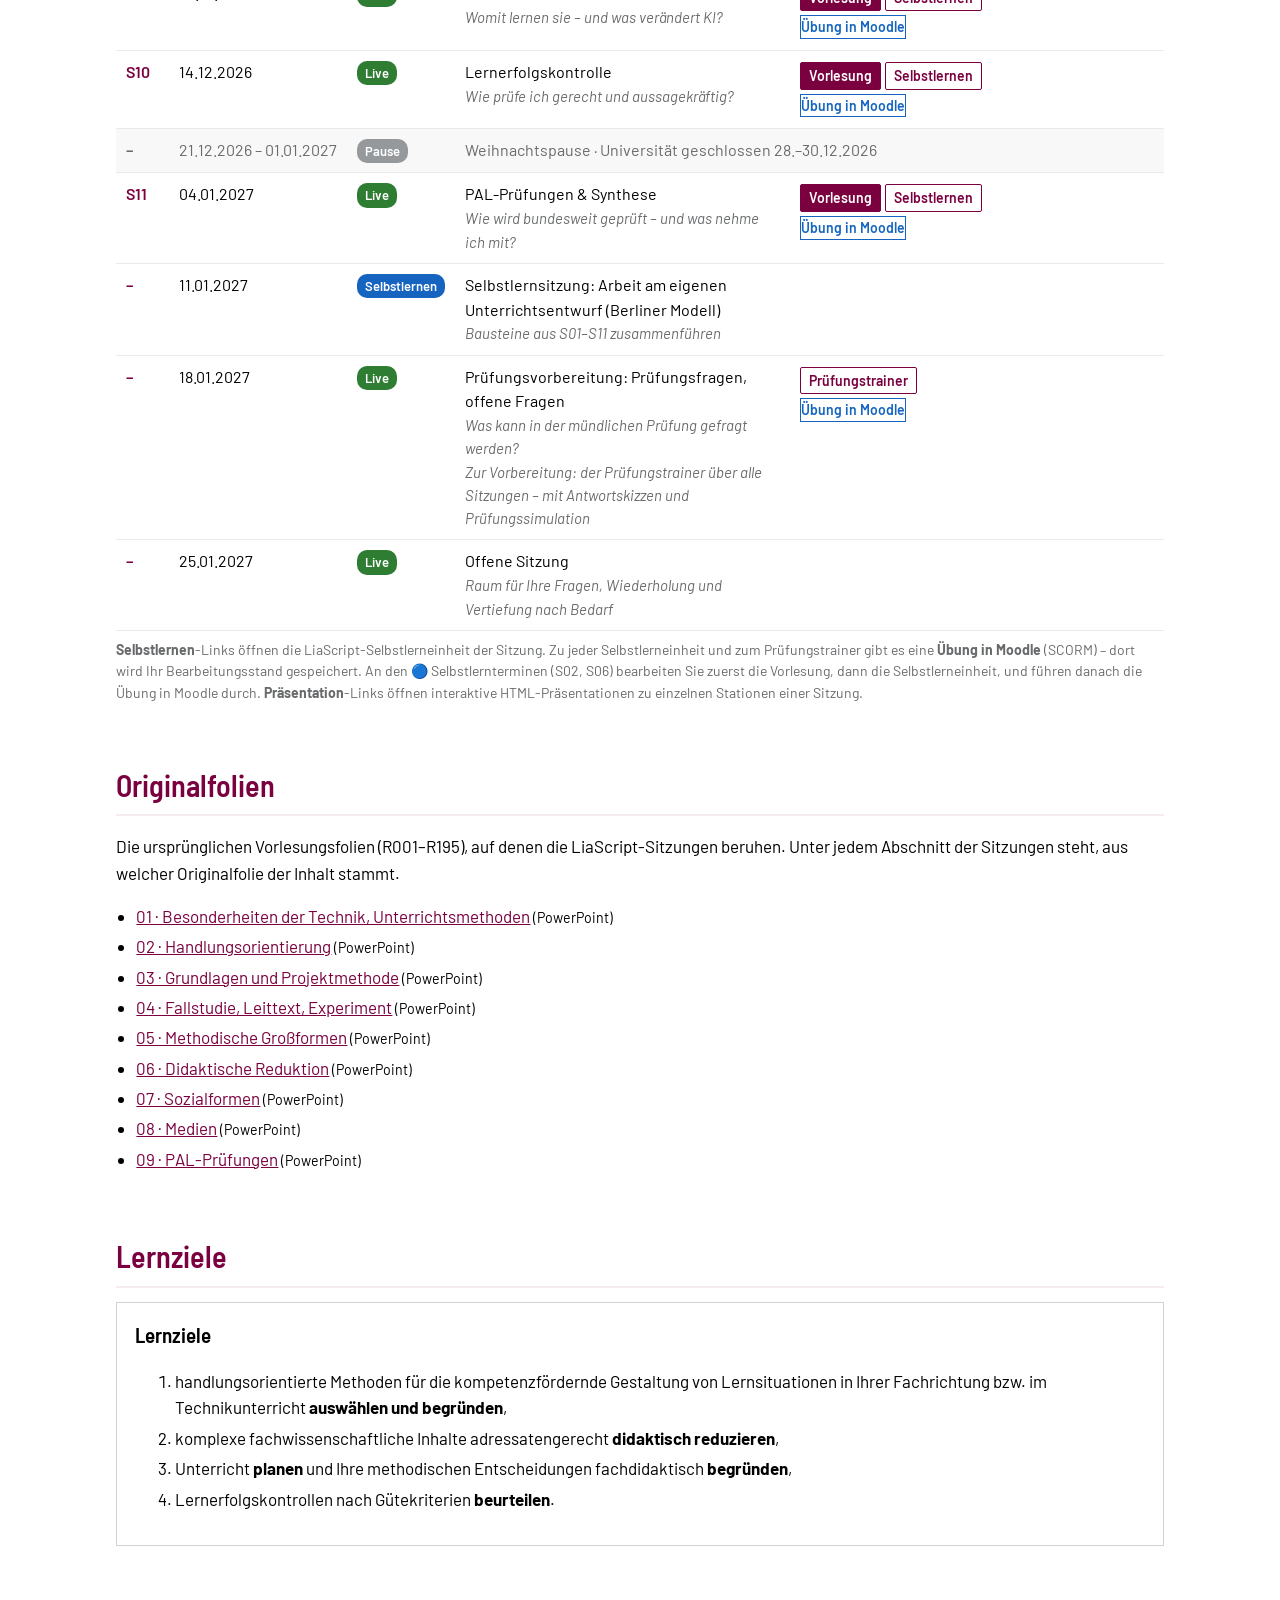
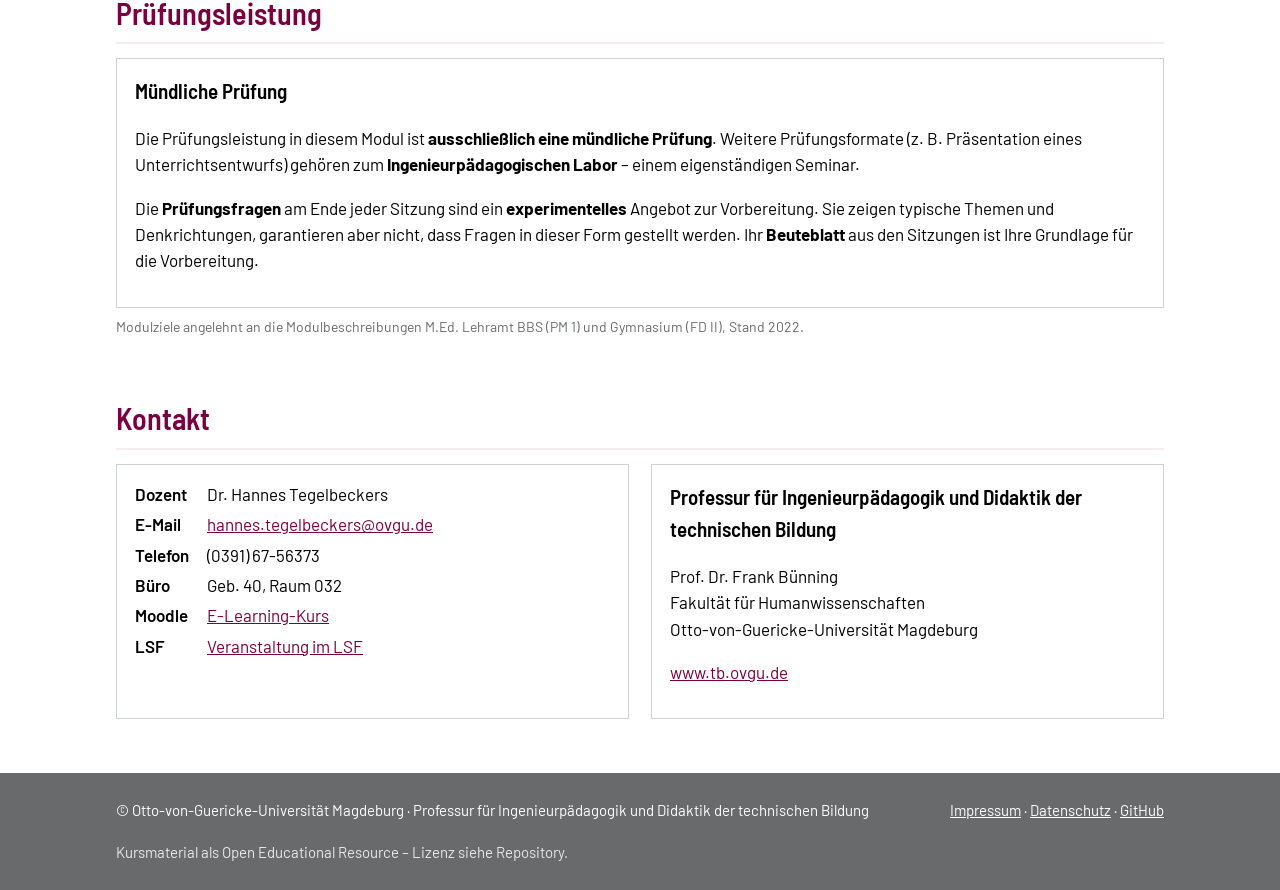
==== commit ac795166: "S06: Interaktive Präsentation zu analytisch akzentuierten Großformen; Links in README und Kursseite " ====
--- a/index.html
+++ b/index.html
@@ -83,7 +83,7 @@
 <tr><td class="no">S03</td><td class="date">26.10.2026</td><td><span class="badge live">Live</span></td><td>Tradierte Konzepte &amp; Projektmethode<span class="q">Wie lernen Lernende in Projekten?</span></td><td class="links"><a class="lia solid" href="https://liascript.github.io/course/?https://raw.githubusercontent.com/OVGU-VET-TechEd/Fachdidaktik_technischer_Allgemeinbildung_II/main/S03_Projektmethode.md" target="_blank" rel="noopener">Vorlesung</a><a class="lia" href="https://liascript.github.io/course/?https://raw.githubusercontent.com/OVGU-VET-TechEd/Fachdidaktik_technischer_Allgemeinbildung_II/main/Selflearn/S03_Projektmethode.md" target="_blank" rel="noopener">Selbstlernen</a><a class="lia moodle" href="https://elearning.ovgu.de/mod/scorm/view.php?id=707264" target="_blank" rel="noopener">Übung in Moodle</a></td></tr>
 <tr><td class="no">S04</td><td class="date">02.11.2026</td><td><span class="badge live">Live</span></td><td>Kontrolle &amp; Bewertung in Projekten · Fallstudie · Rollenspiel<span class="q">Wie entscheiden und bewerten Lernende?</span></td><td class="links"><a class="lia solid" href="https://liascript.github.io/course/?https://raw.githubusercontent.com/OVGU-VET-TechEd/Fachdidaktik_technischer_Allgemeinbildung_II/main/S04_Bewertung_Fallstudie_Rollenspiel.md" target="_blank" rel="noopener">Vorlesung</a><a class="lia" href="https://liascript.github.io/course/?https://raw.githubusercontent.com/OVGU-VET-TechEd/Fachdidaktik_technischer_Allgemeinbildung_II/main/Selflearn/S04_Bewertung_Fallstudie_Rollenspiel.md" target="_blank" rel="noopener">Selbstlernen</a><a class="lia moodle" href="https://elearning.ovgu.de/mod/scorm/view.php?id=707265" target="_blank" rel="noopener">Übung in Moodle</a></td></tr>
 <tr><td class="no">S05</td><td class="date">09.11.2026</td><td><span class="badge live">Live</span></td><td>Leittextmethode &amp; technisches Experiment<span class="q">Wie lernen Lernende selbstständig – und experimentell?</span></td><td class="links"><a class="lia solid" href="https://liascript.github.io/course/?https://raw.githubusercontent.com/OVGU-VET-TechEd/Fachdidaktik_technischer_Allgemeinbildung_II/main/S05_Leittext_Experiment.md" target="_blank" rel="noopener">Vorlesung</a><a class="lia" href="https://liascript.github.io/course/?https://raw.githubusercontent.com/OVGU-VET-TechEd/Fachdidaktik_technischer_Allgemeinbildung_II/main/Selflearn/S05_Leittext_Experiment.md" target="_blank" rel="noopener">Selbstlernen</a><a class="lia moodle" href="https://elearning.ovgu.de/mod/scorm/view.php?id=707266" target="_blank" rel="noopener">Übung in Moodle</a></td></tr>
-<tr><td class="no">S06</td><td class="date">16.11.2026</td><td><span class="badge self">Selbstlernen</span></td><td>Methodische Großformen<span class="q">Wie hängen Großformen und logische Methoden zusammen?</span><span class="q">Selbststudium: erst die LiaScript-Sitzung, dann die Selbstlerneinheit bearbeiten – anschließend die Übung in Moodle durchführen</span></td><td class="links"><a class="lia solid" href="https://liascript.github.io/course/?https://raw.githubusercontent.com/OVGU-VET-TechEd/Fachdidaktik_technischer_Allgemeinbildung_II/main/S06_Grossformen.md" target="_blank" rel="noopener">Vorlesung</a><a class="lia" href="https://liascript.github.io/course/?https://raw.githubusercontent.com/OVGU-VET-TechEd/Fachdidaktik_technischer_Allgemeinbildung_II/main/Selflearn/S06_Grossformen.md" target="_blank" rel="noopener">Selbstlernen</a><a class="lia moodle" href="https://elearning.ovgu.de/mod/scorm/view.php?id=707267" target="_blank" rel="noopener">Übung in Moodle</a></td></tr>
+<tr><td class="no">S06</td><td class="date">16.11.2026</td><td><span class="badge self">Selbstlernen</span></td><td>Methodische Großformen<span class="q">Wie hängen Großformen und logische Methoden zusammen?</span><span class="q">Selbststudium: erst die LiaScript-Sitzung, dann die Selbstlerneinheit bearbeiten – anschließend die Übung in Moodle durchführen</span></td><td class="links"><a class="lia solid" href="https://liascript.github.io/course/?https://raw.githubusercontent.com/OVGU-VET-TechEd/Fachdidaktik_technischer_Allgemeinbildung_II/main/S06_Grossformen.md" target="_blank" rel="noopener">Vorlesung</a><a class="lia" href="https://liascript.github.io/course/?https://raw.githubusercontent.com/OVGU-VET-TechEd/Fachdidaktik_technischer_Allgemeinbildung_II/main/Selflearn/S06_Grossformen.md" target="_blank" rel="noopener">Selbstlernen</a><a class="lia" href="Praesentationen/S06_Grossformen_analytisch.html" target="_blank" rel="noopener" title="Interaktive Präsentation: analytisch akzentuierte Großformen">Präsentation analytisch</a><a class="lia moodle" href="https://elearning.ovgu.de/mod/scorm/view.php?id=707267" target="_blank" rel="noopener">Übung in Moodle</a></td></tr>
 <tr><td class="no">S07</td><td class="date">23.11.2026</td><td><span class="badge live">Live</span></td><td>Didaktische Reduktion<span class="q">Wie vereinfache ich – ohne falsch zu werden?</span></td><td class="links"><a class="lia solid" href="https://liascript.github.io/course/?https://raw.githubusercontent.com/OVGU-VET-TechEd/Fachdidaktik_technischer_Allgemeinbildung_II/main/S07_Didaktische_Reduktion.md" target="_blank" rel="noopener">Vorlesung</a><a class="lia" href="https://liascript.github.io/course/?https://raw.githubusercontent.com/OVGU-VET-TechEd/Fachdidaktik_technischer_Allgemeinbildung_II/main/Selflearn/S07_Didaktische_Reduktion.md" target="_blank" rel="noopener">Selbstlernen</a><a class="lia moodle" href="https://elearning.ovgu.de/mod/scorm/view.php?id=707268" target="_blank" rel="noopener">Übung in Moodle</a></td></tr>
 <tr><td class="no">S08</td><td class="date">30.11.2026</td><td><span class="badge live">Live</span></td><td>Sozialformen &amp; Aktionsformen<span class="q">Wer arbeitet mit wem – und wer tut was?</span></td><td class="links"><a class="lia solid" href="https://liascript.github.io/course/?https://raw.githubusercontent.com/OVGU-VET-TechEd/Fachdidaktik_technischer_Allgemeinbildung_II/main/S08_Sozialformen_Aktionsformen.md" target="_blank" rel="noopener">Vorlesung</a><a class="lia" href="https://liascript.github.io/course/?https://raw.githubusercontent.com/OVGU-VET-TechEd/Fachdidaktik_technischer_Allgemeinbildung_II/main/Selflearn/S08_Sozialformen_Aktionsformen.md" target="_blank" rel="noopener">Selbstlernen</a><a class="lia moodle" href="https://elearning.ovgu.de/mod/scorm/view.php?id=707269" target="_blank" rel="noopener">Übung in Moodle</a></td></tr>
 <tr><td class="no">S09</td><td class="date">07.12.2026</td><td><span class="badge live">Live</span></td><td>Medien &amp; KI im Unterricht<span class="q">Womit lernen sie – und was verändert KI?</span></td><td class="links"><a class="lia solid" href="https://liascript.github.io/course/?https://raw.githubusercontent.com/OVGU-VET-TechEd/Fachdidaktik_technischer_Allgemeinbildung_II/main/S09_Medien_KI.md" target="_blank" rel="noopener">Vorlesung</a><a class="lia" href="https://liascript.github.io/course/?https://raw.githubusercontent.com/OVGU-VET-TechEd/Fachdidaktik_technischer_Allgemeinbildung_II/main/Selflearn/S09_Medien_KI.md" target="_blank" rel="noopener">Selbstlernen</a><a class="lia moodle" href="https://elearning.ovgu.de/mod/scorm/view.php?id=707270" target="_blank" rel="noopener">Übung in Moodle</a></td></tr>
@@ -95,7 +95,7 @@
 <tr><td class="no">–</td><td class="date">25.01.2027</td><td><span class="badge live">Live</span></td><td>Offene Sitzung<span class="q">Raum für Ihre Fragen, Wiederholung und Vertiefung nach Bedarf</span></td><td class="links"></td></tr>
 </tbody>
   </table></div>
-  <p class="legend"><b>Selbstlernen</b>-Links öffnen die LiaScript-Selbstlerneinheit der Sitzung. Zu jeder Selbstlerneinheit und zum Prüfungstrainer gibt es eine <b>Übung in Moodle</b> (SCORM) – dort wird Ihr Bearbeitungsstand gespeichert. An den 🔵 Selbstlernterminen (S02, S06) bearbeiten Sie zuerst die Vorlesung, dann die Selbstlerneinheit, und führen danach die Übung in Moodle durch.</p>
+  <p class="legend"><b>Selbstlernen</b>-Links öffnen die LiaScript-Selbstlerneinheit der Sitzung. Zu jeder Selbstlerneinheit und zum Prüfungstrainer gibt es eine <b>Übung in Moodle</b> (SCORM) – dort wird Ihr Bearbeitungsstand gespeichert. An den 🔵 Selbstlernterminen (S02, S06) bearbeiten Sie zuerst die Vorlesung, dann die Selbstlerneinheit, und führen danach die Übung in Moodle durch. <b>Präsentation</b>-Links öffnen interaktive HTML-Präsentationen zu einzelnen Stationen einer Sitzung.</p>
   
 </section>
 
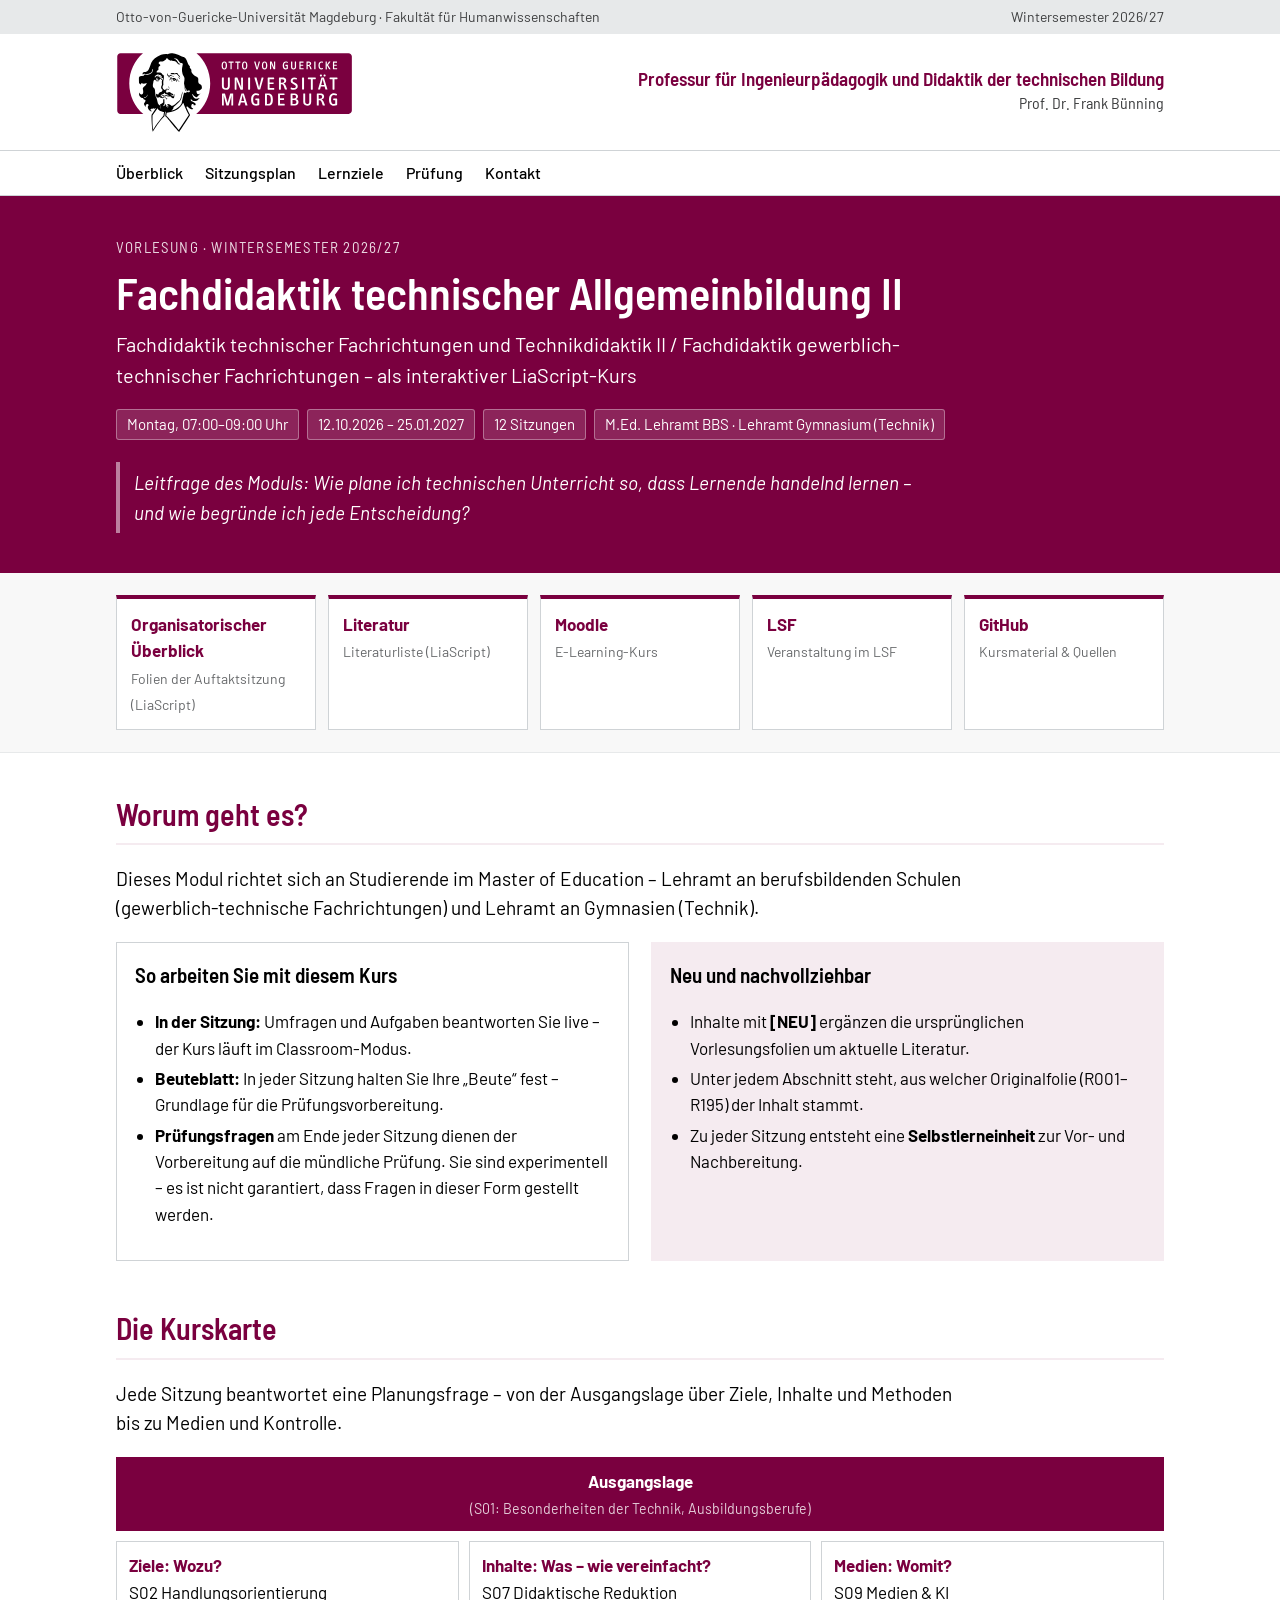
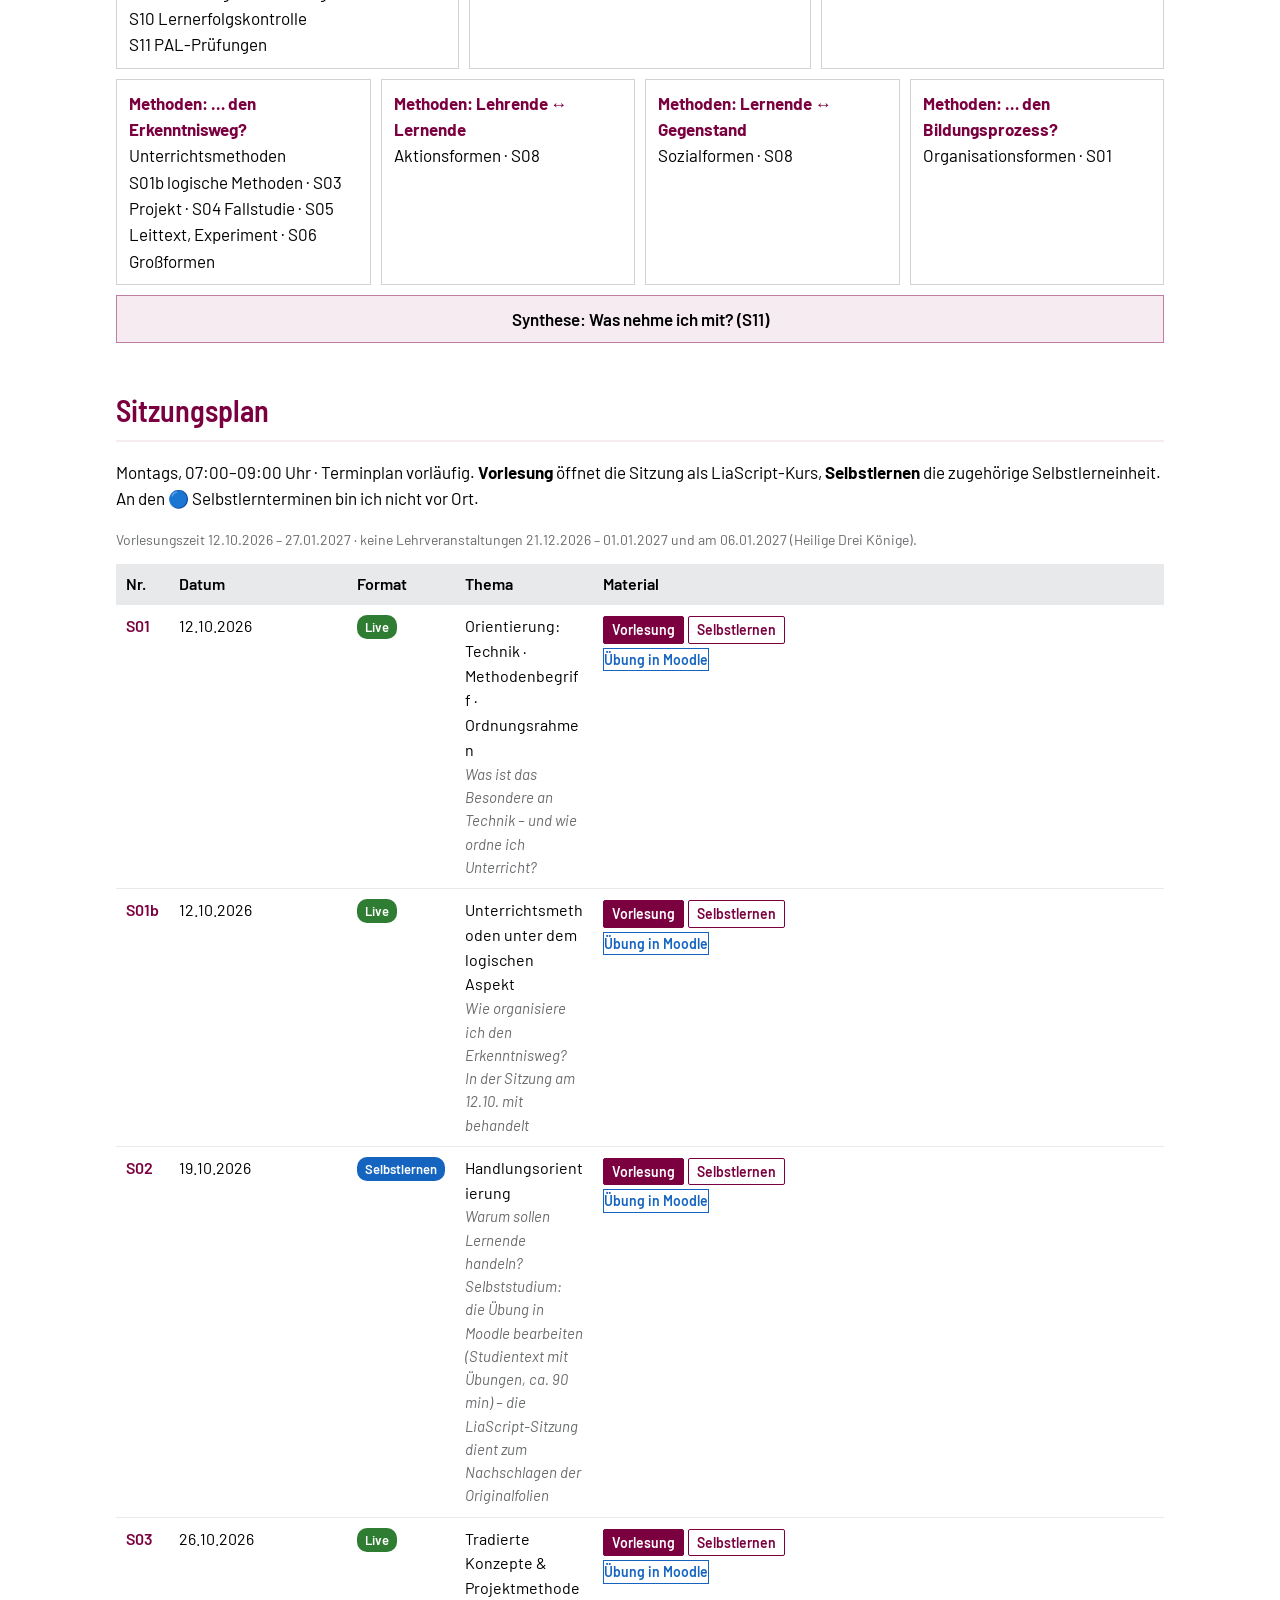
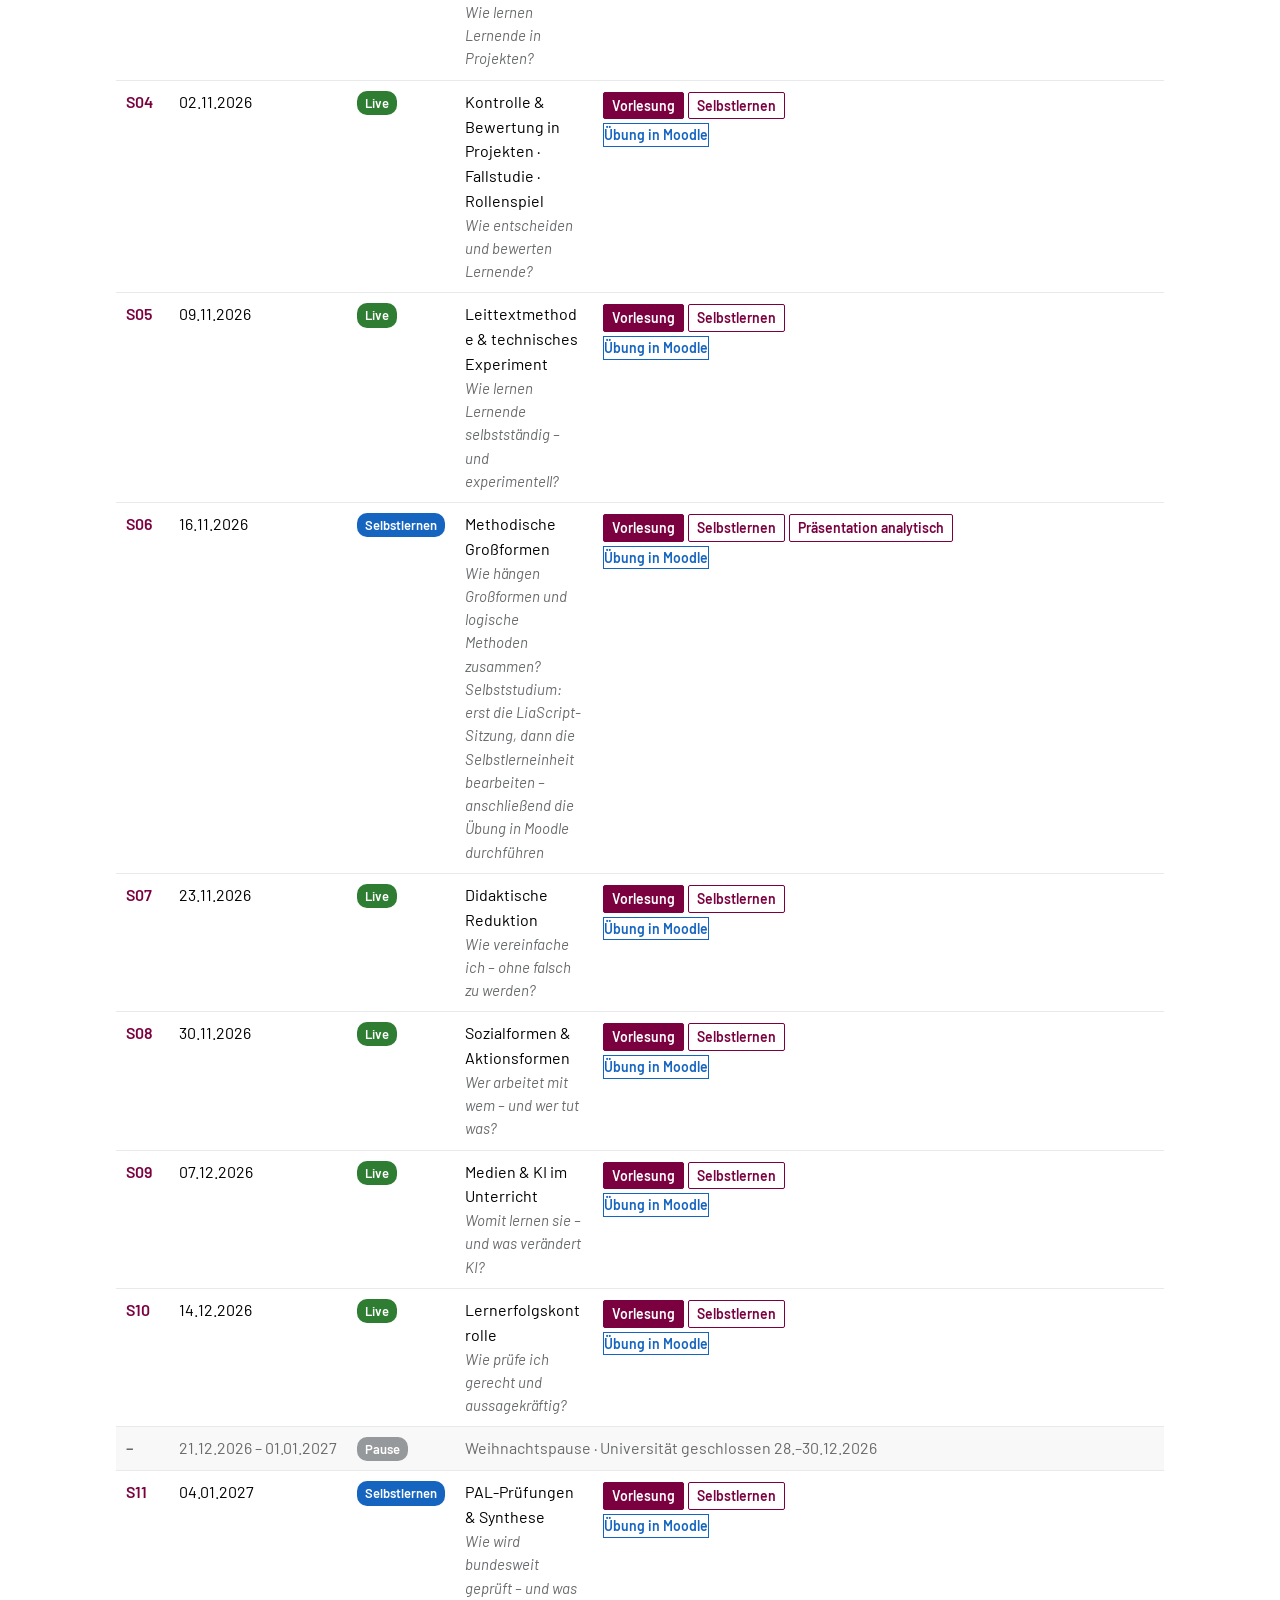
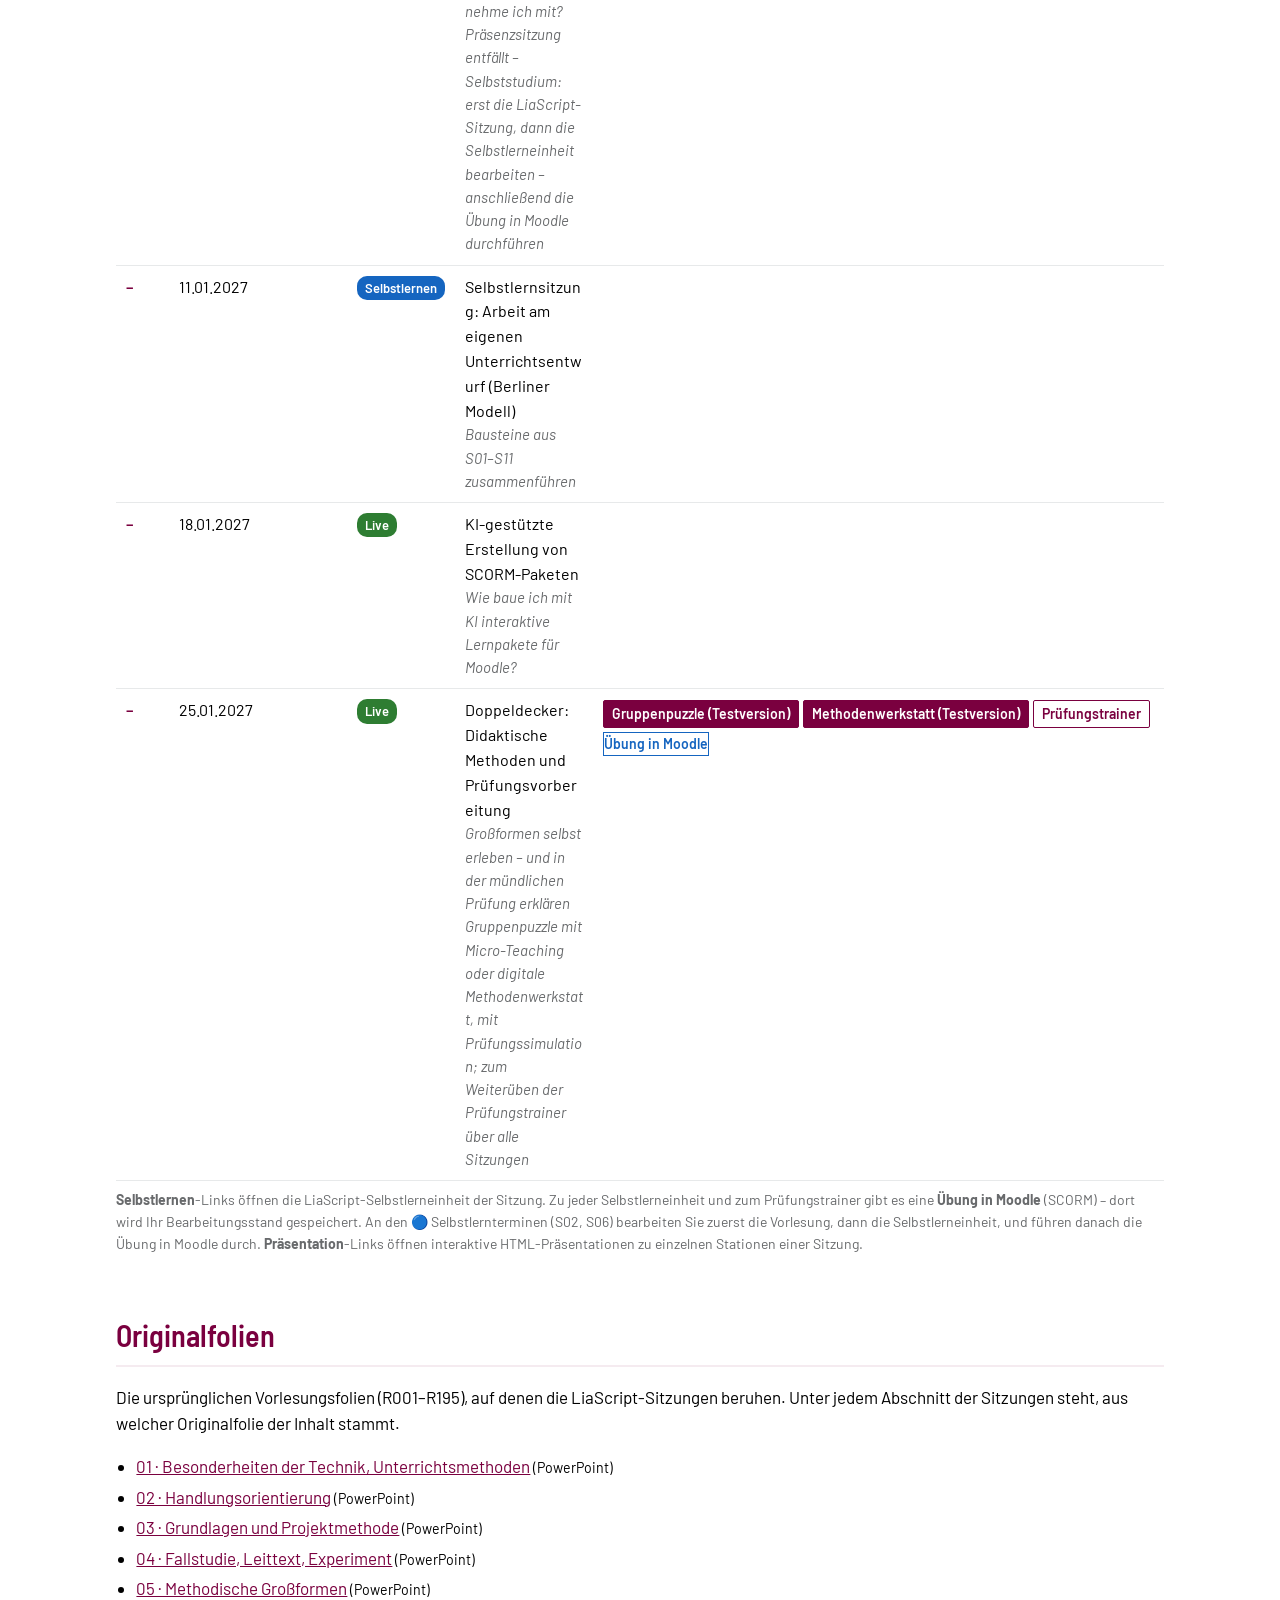
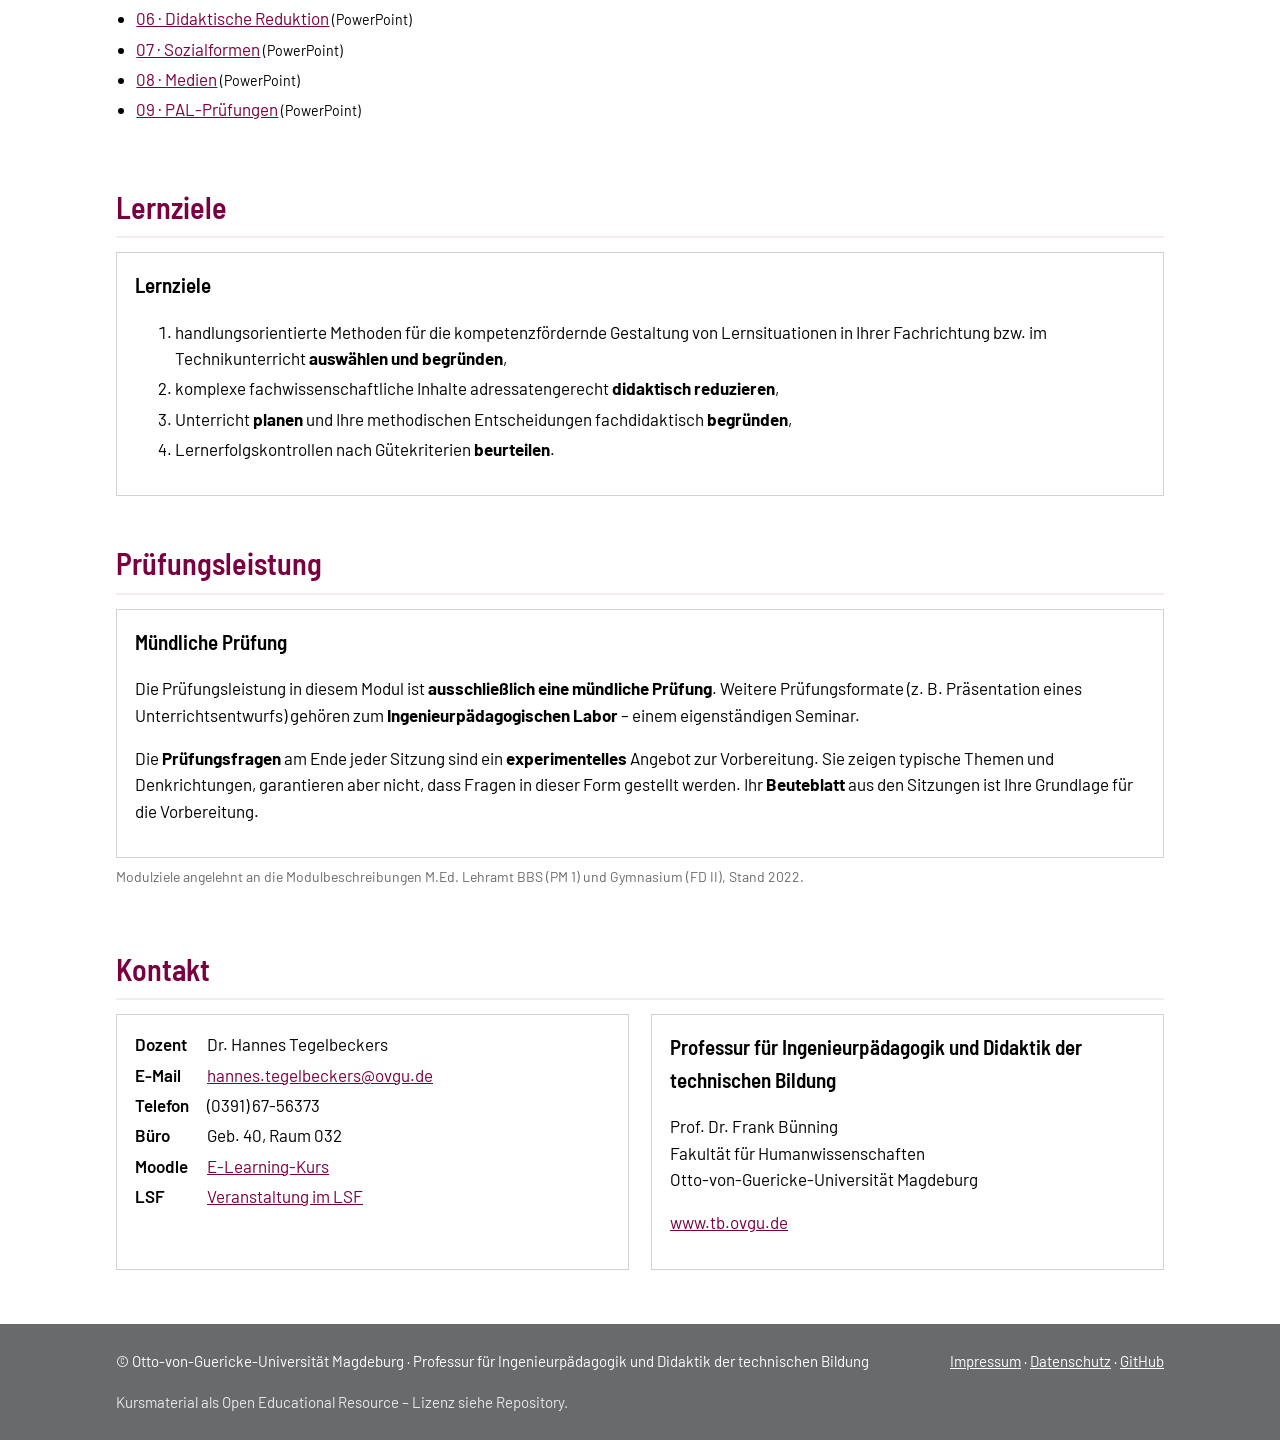
==== commit e8aef307: "Methodenszenarien S06 (Testversion): Gruppenpuzzle mit Micro-Teaching und digitale Methodenwerkstatt" ====
--- a/index.html
+++ b/index.html
@@ -89,10 +89,10 @@
 <tr><td class="no">S09</td><td class="date">07.12.2026</td><td><span class="badge live">Live</span></td><td>Medien &amp; KI im Unterricht<span class="q">Womit lernen sie – und was verändert KI?</span></td><td class="links"><a class="lia solid" href="https://liascript.github.io/course/?https://raw.githubusercontent.com/OVGU-VET-TechEd/Fachdidaktik_technischer_Allgemeinbildung_II/main/S09_Medien_KI.md" target="_blank" rel="noopener">Vorlesung</a><a class="lia" href="https://liascript.github.io/course/?https://raw.githubusercontent.com/OVGU-VET-TechEd/Fachdidaktik_technischer_Allgemeinbildung_II/main/Selflearn/S09_Medien_KI.md" target="_blank" rel="noopener">Selbstlernen</a><a class="lia moodle" href="https://elearning.ovgu.de/mod/scorm/view.php?id=707270" target="_blank" rel="noopener">Übung in Moodle</a></td></tr>
 <tr><td class="no">S10</td><td class="date">14.12.2026</td><td><span class="badge live">Live</span></td><td>Lernerfolgskontrolle<span class="q">Wie prüfe ich gerecht und aussagekräftig?</span></td><td class="links"><a class="lia solid" href="https://liascript.github.io/course/?https://raw.githubusercontent.com/OVGU-VET-TechEd/Fachdidaktik_technischer_Allgemeinbildung_II/main/S10_Lernerfolgskontrolle.md" target="_blank" rel="noopener">Vorlesung</a><a class="lia" href="https://liascript.github.io/course/?https://raw.githubusercontent.com/OVGU-VET-TechEd/Fachdidaktik_technischer_Allgemeinbildung_II/main/Selflearn/S10_Lernerfolgskontrolle.md" target="_blank" rel="noopener">Selbstlernen</a><a class="lia moodle" href="https://elearning.ovgu.de/mod/scorm/view.php?id=707272" target="_blank" rel="noopener">Übung in Moodle</a></td></tr>
 <tr class="pause"><td class="no">–</td><td class="date">21.12.2026 – 01.01.2027</td><td><span class="badge pause">Pause</span></td><td colspan="2">Weihnachtspause · Universität geschlossen 28.–30.12.2026</td></tr>
-<tr><td class="no">S11</td><td class="date">04.01.2027</td><td><span class="badge live">Live</span></td><td>PAL-Prüfungen &amp; Synthese<span class="q">Wie wird bundesweit geprüft – und was nehme ich mit?</span></td><td class="links"><a class="lia solid" href="https://liascript.github.io/course/?https://raw.githubusercontent.com/OVGU-VET-TechEd/Fachdidaktik_technischer_Allgemeinbildung_II/main/S11_PAL_Synthese.md" target="_blank" rel="noopener">Vorlesung</a><a class="lia" href="https://liascript.github.io/course/?https://raw.githubusercontent.com/OVGU-VET-TechEd/Fachdidaktik_technischer_Allgemeinbildung_II/main/Selflearn/S11_PAL_Synthese.md" target="_blank" rel="noopener">Selbstlernen</a><a class="lia moodle" href="https://elearning.ovgu.de/mod/scorm/view.php?id=707273" target="_blank" rel="noopener">Übung in Moodle</a></td></tr>
+<tr><td class="no">S11</td><td class="date">04.01.2027</td><td><span class="badge self">Selbstlernen</span></td><td>PAL-Prüfungen &amp; Synthese<span class="q">Wie wird bundesweit geprüft – und was nehme ich mit?</span><span class="q">Präsenzsitzung entfällt – Selbststudium: erst die LiaScript-Sitzung, dann die Selbstlerneinheit bearbeiten – anschließend die Übung in Moodle durchführen</span></td><td class="links"><a class="lia solid" href="https://liascript.github.io/course/?https://raw.githubusercontent.com/OVGU-VET-TechEd/Fachdidaktik_technischer_Allgemeinbildung_II/main/S11_PAL_Synthese.md" target="_blank" rel="noopener">Vorlesung</a><a class="lia" href="https://liascript.github.io/course/?https://raw.githubusercontent.com/OVGU-VET-TechEd/Fachdidaktik_technischer_Allgemeinbildung_II/main/Selflearn/S11_PAL_Synthese.md" target="_blank" rel="noopener">Selbstlernen</a><a class="lia moodle" href="https://elearning.ovgu.de/mod/scorm/view.php?id=707273" target="_blank" rel="noopener">Übung in Moodle</a></td></tr>
 <tr><td class="no">–</td><td class="date">11.01.2027</td><td><span class="badge self">Selbstlernen</span></td><td>Selbstlernsitzung: Arbeit am eigenen Unterrichtsentwurf (Berliner Modell)<span class="q">Bausteine aus S01–S11 zusammenführen</span></td><td class="links"></td></tr>
-<tr><td class="no">–</td><td class="date">18.01.2027</td><td><span class="badge live">Live</span></td><td>Prüfungsvorbereitung: Prüfungsfragen, offene Fragen<span class="q">Was kann in der mündlichen Prüfung gefragt werden?</span><span class="q">Zur Vorbereitung: der Prüfungstrainer über alle Sitzungen – mit Antwortskizzen und Prüfungssimulation</span></td><td class="links"><a class="lia" href="https://liascript.github.io/course/?https://raw.githubusercontent.com/OVGU-VET-TechEd/Fachdidaktik_technischer_Allgemeinbildung_II/main/Selflearn/Pruefungstrainer.md" target="_blank" rel="noopener">Prüfungstrainer</a><a class="lia moodle" href="https://elearning.ovgu.de/mod/scorm/view.php?id=707260" target="_blank" rel="noopener">Übung in Moodle</a></td></tr>
-<tr><td class="no">–</td><td class="date">25.01.2027</td><td><span class="badge live">Live</span></td><td>Offene Sitzung<span class="q">Raum für Ihre Fragen, Wiederholung und Vertiefung nach Bedarf</span></td><td class="links"></td></tr>
+<tr><td class="no">–</td><td class="date">18.01.2027</td><td><span class="badge live">Live</span></td><td>KI-gestützte Erstellung von SCORM-Paketen<span class="q">Wie baue ich mit KI interaktive Lernpakete für Moodle?</span></td><td class="links"></td></tr>
+<tr><td class="no">–</td><td class="date">25.01.2027</td><td><span class="badge live">Live</span></td><td>Doppeldecker: Didaktische Methoden und Prüfungsvorbereitung<span class="q">Großformen selbst erleben – und in der mündlichen Prüfung erklären</span><span class="q">Gruppenpuzzle mit Micro-Teaching oder digitale Methodenwerkstatt, mit Prüfungssimulation; zum Weiterüben der Prüfungstrainer über alle Sitzungen</span></td><td class="links"><a class="lia solid" href="https://liascript.github.io/course/?https://raw.githubusercontent.com/OVGU-VET-TechEd/Fachdidaktik_technischer_Allgemeinbildung_II/main/Methodenszenarien_Grossformen/A_Gruppenpuzzle_MicroTeaching/A_Gruppenpuzzle_MicroTeaching.md" target="_blank" rel="noopener">Gruppenpuzzle (Testversion)</a><a class="lia solid" href="https://liascript.github.io/course/?https://raw.githubusercontent.com/OVGU-VET-TechEd/Fachdidaktik_technischer_Allgemeinbildung_II/main/Methodenszenarien_Grossformen/B_Methodenwerkstatt/B_Methodenwerkstatt.md" target="_blank" rel="noopener">Methodenwerkstatt (Testversion)</a><a class="lia" href="https://liascript.github.io/course/?https://raw.githubusercontent.com/OVGU-VET-TechEd/Fachdidaktik_technischer_Allgemeinbildung_II/main/Selflearn/Pruefungstrainer.md" target="_blank" rel="noopener">Prüfungstrainer</a><a class="lia moodle" href="https://elearning.ovgu.de/mod/scorm/view.php?id=707260" target="_blank" rel="noopener">Übung in Moodle</a></td></tr>
 </tbody>
   </table></div>
   <p class="legend"><b>Selbstlernen</b>-Links öffnen die LiaScript-Selbstlerneinheit der Sitzung. Zu jeder Selbstlerneinheit und zum Prüfungstrainer gibt es eine <b>Übung in Moodle</b> (SCORM) – dort wird Ihr Bearbeitungsstand gespeichert. An den 🔵 Selbstlernterminen (S02, S06) bearbeiten Sie zuerst die Vorlesung, dann die Selbstlerneinheit, und führen danach die Übung in Moodle durch. <b>Präsentation</b>-Links öffnen interaktive HTML-Präsentationen zu einzelnen Stationen einer Sitzung.</p>
